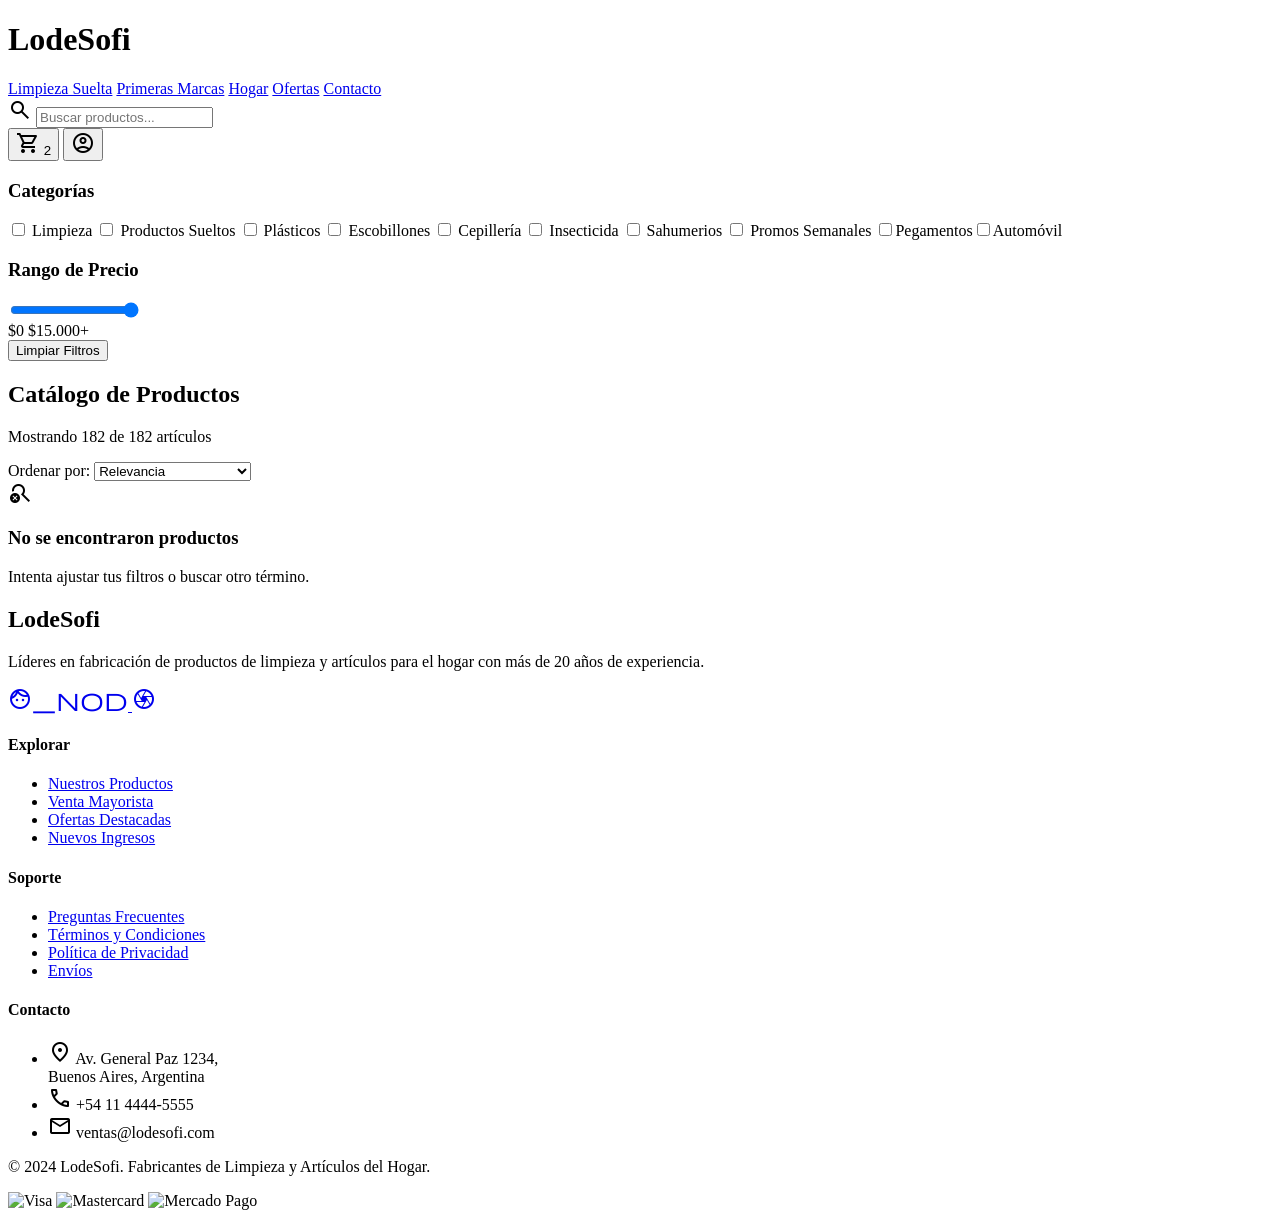
==== index.html @ 480d2e6f "Update index.html" ====
<!DOCTYPE html>

<html class="light" lang="es"><head>
<meta charset="utf-8"/>
<meta content="width=device-width, initial-scale=1.0" name="viewport"/>
<title>Catálogo LodeSofi - Tanda 3 (182 Productos)</title>
<script src="https://cdn.tailwindcss.com?plugins=forms,container-queries"></script>
<link href="https://fonts.googleapis.com/css2?family=Inter:wght@400;500;600;700;800;900&amp;display=swap" rel="stylesheet"/>
<link href="https://fonts.googleapis.com/css2?family=Material+Symbols+Outlined:wght,FILL@100..700,0..1&amp;display=swap" rel="stylesheet"/>
<script id="tailwind-config">
      tailwind.config = {
        darkMode: "class",
        theme: {
          extend: {
            "colors": {
                    "outline": "#727784",
                    "on-primary-container": "#bbd0ff",
                    "surface-container-low": "#f3f4f5",
                    "secondary": "#006e25",
                    "error": "#ba1a1a",
                    "surface-container": "#edeeef",
                    "on-secondary": "#ffffff",
                    "secondary-container": "#80f98b",
                    "on-primary": "#ffffff",
                    "on-tertiary-fixed-variant": "#544600",
                    "on-primary-fixed": "#001a40",
                    "secondary-fixed": "#83fc8e",
                    "primary-container": "#0056b3",
                    "on-primary-fixed-variant": "#004491",
                    "tertiary-container": "#c8a900",
                    "surface-dim": "#d9dadb",
                    "on-error": "#ffffff",
                    "on-surface": "#191c1d",
                    "primary": "#003f87",
                    "on-tertiary-fixed": "#221b00",
                    "inverse-primary": "#acc7ff",
                    "surface-container-high": "#e7e8e9",
                    "on-background": "#191c1d",
                    "surface": "#f8f9fa",
                    "inverse-surface": "#2e3132",
                    "tertiary-fixed-dim": "#e9c400",
                    "on-tertiary-container": "#4b3e00",
                    "primary-fixed-dim": "#acc7ff",
                    "inverse-on-surface": "#f0f1f2",
                    "background": "#f8f9fa",
                    "on-secondary-fixed": "#002106",
                    "primary-fixed": "#d7e2ff",
                    "surface-container-lowest": "#ffffff",
                    "secondary-fixed-dim": "#66df75",
                    "outline-variant": "#c2c6d4",
                    "on-surface-variant": "#424752",
                    "on-secondary-container": "#007327",
                    "on-tertiary": "#ffffff",
                    "surface-tint": "#115cb9",
                    "tertiary-fixed": "#ffe16d",
                    "tertiary": "#705d00"
            },
            "borderRadius": {
                    "DEFAULT": "0.25rem",
                    "lg": "0.5rem",
                    "xl": "0.75rem",
                    "full": "9999px"
            },
            "spacing": {
                    "container-max": "1280px",
                    "margin-mobile": "16px",
                    "margin-desktop": "40px",
                    "gutter": "24px",
                    "base": "8px"
            },
            "fontFamily": {
                    "headline-md": ["Inter"],
                    "display-lg": ["Inter"],
                    "display-lg-mobile": ["Inter"],
                    "body-lg": ["Inter"],
                    "label-md": ["Inter"],
                    "body-md": ["Inter"],
                    "headline-sm": ["Inter"],
                    "label-sm": ["Inter"]
            },
            "fontSize": {
                    "headline-md": ["24px", {"lineHeight": "32px", "fontWeight": "600"}],
                    "display-lg": ["48px", {"lineHeight": "56px", "letterSpacing": "-0.02em", "fontWeight": "700"}],
                    "display-lg-mobile": ["32px", {"lineHeight": "40px", "letterSpacing": "-0.01em", "fontWeight": "700"}],
                    "body-lg": ["18px", {"lineHeight": "28px", "fontWeight": "400"}],
                    "label-md": ["14px", {"lineHeight": "20px", "letterSpacing": "0.01em", "fontWeight": "500"}],
                    "body-md": ["16px", {"lineHeight": "24px", "fontWeight": "400"}],
                    "headline-sm": ["20px", {"lineHeight": "28px", "fontWeight": "600"}],
                    "label-sm": ["12px", {"lineHeight": "16px", "fontWeight": "600"}]
            }
          },
        },
      }
    </script>
<style>
        .material-symbols-outlined {
            font-variation-settings: 'FILL' 0, 'wght' 400, 'GRAD' 0, 'opsz' 24;
        }
        .product-card-shadow {
            box-shadow: 0px 4px 12px rgba(0, 0, 0, 0.05);
            transition: all 0.3s cubic-bezier(0.4, 0, 0.2, 1);
        }
        .product-card-shadow:hover {
            box-shadow: 0px 8px 24px rgba(0, 0, 0, 0.08);
            transform: translateY(-4px);
        }
        ::-webkit-scrollbar {
            width: 8px;
        }
        ::-webkit-scrollbar-track {
            background: #f1f1f1;
        }
        ::-webkit-scrollbar-thumb {
            background: #acc7ff;
            border-radius: 10px;
        }
        .loading-shimmer {
            background: linear-gradient(90deg, #f0f0f0 25%, #e0e0e0 50%, #f0f0f0 75%);
            background-size: 200% 100%;
            animation: shimmer 1.5s infinite;
        }
        @keyframes shimmer {
            0% { background-position: 200% 0; }
            100% { background-position: -200% 0; }
        }
        .category-section:not(:last-child) {
            margin-bottom: 4rem;
        }
    </style>
</head>
<body class="bg-background text-on-background font-body-md text-body-md selection:bg-primary-fixed selection:text-on-primary-fixed">
<!-- TopNavBar -->
<header class="fixed top-0 left-0 w-full z-50 flex items-center justify-between px-margin-desktop py-4 max-w-container-max mx-auto bg-surface shadow-sm transition-all duration-300" id="main-header">
<div class="flex items-center gap-12">
<h1 class="font-display-lg-mobile text-display-lg-mobile font-black text-primary">LodeSofi</h1>
<nav class="hidden md:flex items-center gap-8">
<a class="text-on-surface-variant font-label-md text-label-md hover:text-primary transition-colors duration-200" href="#">Limpieza Suelta</a>
<a class="text-primary font-bold border-b-2 border-primary pb-1 font-label-md text-label-md" href="#">Primeras Marcas</a>
<a class="text-on-surface-variant font-label-md text-label-md hover:text-primary transition-colors duration-200" href="#">Hogar</a>
<a class="text-on-surface-variant font-label-md text-label-md hover:text-primary transition-colors duration-200" href="#">Ofertas</a>
<a class="text-on-surface-variant font-label-md text-label-md hover:text-primary transition-colors duration-200" href="#">Contacto</a>
</nav>
</div>
<div class="flex items-center gap-6">
<div class="hidden lg:flex items-center bg-surface-container-low px-4 py-2 rounded-full border border-outline-variant focus-within:border-primary focus-within:ring-1 focus-within:ring-primary transition-all">
<span class="material-symbols-outlined text-outline">search</span>
<input class="bg-transparent border-none focus:ring-0 text-label-md placeholder:text-outline-variant w-48 lg:w-64" id="global-search" placeholder="Buscar productos..." type="text"/>
</div>
<div class="flex items-center gap-4">
<button class="relative active:scale-95 transition-transform duration-150">
<span class="material-symbols-outlined text-primary text-[28px]">shopping_cart</span>
<span class="absolute -top-1 -right-1 bg-secondary text-on-secondary text-[10px] w-4 h-4 flex items-center justify-center rounded-full font-bold">2</span>
</button>
<button class="active:scale-95 transition-transform duration-150">
<span class="material-symbols-outlined text-primary text-[28px]">account_circle</span>
</button>
</div>
</div>
</header>
<main class="pt-32 pb-16 px-margin-mobile md:px-margin-desktop max-w-container-max mx-auto">
<div class="flex flex-col xl:flex-row gap-gutter">
<!-- Sidebar Filters -->
<aside class="w-full xl:w-64 flex-shrink-0">
<div class="sticky top-28 space-y-8">
<div>
<h3 class="font-headline-sm text-headline-sm text-on-surface mb-4">Categorías</h3>
<div class="space-y-2" id="category-filters">
<label class="flex items-center gap-3 cursor-pointer group">
<input class="filter-checkbox w-5 h-5 rounded border-outline-variant text-primary focus:ring-primary" data-type="category" type="checkbox" value="Limpieza"/>
<span class="text-label-md font-label-md text-on-surface-variant group-hover:text-primary">Limpieza</span>
</label>
<label class="flex items-center gap-3 cursor-pointer group">
<input class="filter-checkbox w-5 h-5 rounded border-outline-variant text-primary focus:ring-primary" data-type="category" type="checkbox" value="Productos Sueltos"/>
<span class="text-label-md font-label-md text-on-surface-variant group-hover:text-primary">Productos Sueltos</span>
</label>
<label class="flex items-center gap-3 cursor-pointer group">
<input class="filter-checkbox w-5 h-5 rounded border-outline-variant text-primary focus:ring-primary" data-type="category" type="checkbox" value="Plasticos"/>
<span class="text-label-md font-label-md text-on-surface-variant group-hover:text-primary">Plásticos</span>
</label>
<label class="flex items-center gap-3 cursor-pointer group">
<input class="filter-checkbox w-5 h-5 rounded border-outline-variant text-primary focus:ring-primary" data-type="category" type="checkbox" value="Escobillones"/>
<span class="text-label-md font-label-md text-on-surface-variant group-hover:text-primary">Escobillones</span>
</label>
<label class="flex items-center gap-3 cursor-pointer group">
<input class="filter-checkbox w-5 h-5 rounded border-outline-variant text-primary focus:ring-primary" data-type="category" type="checkbox" value="Cepilleria"/>
<span class="text-label-md font-label-md text-on-surface-variant group-hover:text-primary">Cepillería</span>
</label>
<label class="flex items-center gap-3 cursor-pointer group">
<input class="filter-checkbox w-5 h-5 rounded border-outline-variant text-primary focus:ring-primary" data-type="category" type="checkbox" value="Insecticida"/>
<span class="text-label-md font-label-md text-on-surface-variant group-hover:text-primary">Insecticida</span>
</label>
<label class="flex items-center gap-3 cursor-pointer group">
<input class="filter-checkbox w-5 h-5 rounded border-outline-variant text-primary focus:ring-primary" data-type="category" type="checkbox" value="Sahumerios"/>
<span class="text-label-md font-label-md text-on-surface-variant group-hover:text-primary">Sahumerios</span>
</label>
<label class="flex items-center gap-3 cursor-pointer group">
<input class="filter-checkbox w-5 h-5 rounded border-outline-variant text-primary focus:ring-primary" data-type="category" type="checkbox" value="Promos Semanales"/>
<span class="text-label-md font-label-md text-on-surface-variant group-hover:text-primary">Promos Semanales</span>
</label>
<label class="flex items-center gap-3 cursor-pointer group"><input class="filter-checkbox w-5 h-5 rounded border-outline-variant text-primary focus:ring-primary" data-type="category" type="checkbox" value="Pegamentos"/><span class="text-label-md font-label-md text-on-surface-variant group-hover:text-primary">Pegamentos</span></label><label class="flex items-center gap-3 cursor-pointer group"><input class="filter-checkbox w-5 h-5 rounded border-outline-variant text-primary focus:ring-primary" data-type="category" type="checkbox" value="Automovil"/><span class="text-label-md font-label-md text-on-surface-variant group-hover:text-primary">Automóvil</span></label></div>
</div>
<div class="pt-6 border-t border-outline-variant">
<h3 class="font-headline-sm text-headline-sm text-on-surface mb-4">Rango de Precio</h3>
<input class="w-full accent-primary" id="price-range" max="15000" min="0" step="500" type="range" value="15000"/>
<div class="flex justify-between mt-2 text-label-sm font-label-sm text-outline">
<span>$0</span>
<span id="price-display">$15.000+</span>
</div>
</div>
<button class="w-full py-3 bg-surface-container-high hover:bg-surface-dim text-on-surface rounded-lg font-label-md text-label-md transition-colors" id="clear-filters">
                        Limpiar Filtros
                    </button>
</div>
</aside>
<!-- Product Section -->
<section class="flex-1">
<div class="flex flex-col sm:flex-row justify-between items-start sm:items-center mb-8 gap-4">
<div>
<h2 class="font-headline-md text-headline-md text-on-surface">Catálogo de Productos</h2>
<p class="text-label-md text-outline" id="product-count">Mostrando 182 de 182 artículos</p>
</div>
<div class="flex items-center gap-2">
<span class="text-label-md text-outline">Ordenar por:</span>
<select class="bg-white border-outline-variant rounded-lg text-label-md focus:ring-primary focus:border-primary px-3 py-2" id="sort-order">
<option value="relevance">Relevancia</option>
<option value="price-asc">Precio: Menor a Mayor</option>
<option value="price-desc">Precio: Mayor a Menor</option>
</select>
</div>
</div>
<!-- Category Containers -->
<div class="space-y-12" id="catalog-container">
<!-- Categories will be injected here by JS -->
</div>
<div class="hidden flex-col items-center justify-center py-20 text-center" id="no-results">
<span class="material-symbols-outlined text-outline-variant text-6xl mb-4">search_off</span>
<h3 class="font-headline-sm text-on-surface mb-2">No se encontraron productos</h3>
<p class="text-on-surface-variant">Intenta ajustar tus filtros o buscar otro término.</p>
</div>
</section>
</div>
</main>
<!-- Footer -->
<footer class="w-full py-16 px-margin-desktop grid grid-cols-1 md:grid-cols-4 gap-gutter max-w-container-max mx-auto bg-surface-container-highest mt-16">
<div class="space-y-6">
<h2 class="font-headline-sm text-headline-sm font-bold text-primary">LodeSofi</h2>
<p class="text-on-surface-variant font-body-md text-body-md">Líderes en fabricación de productos de limpieza y artículos para el hogar con más de 20 años de experiencia.</p>
<div class="flex gap-4">
<a class="w-10 h-10 rounded-full bg-surface-container-high flex items-center justify-center hover:text-primary transition-colors" href="#">
<span class="material-symbols-outlined">face_nod</span>
</a>
<a class="w-10 h-10 rounded-full bg-surface-container-high flex items-center justify-center hover:text-primary transition-colors" href="#">
<span class="material-symbols-outlined">camera</span>
</a>
</div>
</div>
<div>
<h4 class="font-label-md text-label-md text-on-surface font-bold mb-6">Explorar</h4>
<ul class="space-y-4">
<li><a class="text-on-surface-variant font-label-sm text-label-sm hover:text-primary transition-colors" href="#">Nuestros Productos</a></li>
<li><a class="text-on-surface-variant font-label-sm text-label-sm hover:text-primary transition-colors" href="#">Venta Mayorista</a></li>
<li><a class="text-on-surface-variant font-label-sm text-label-sm hover:text-primary transition-colors" href="#">Ofertas Destacadas</a></li>
<li><a class="text-on-surface-variant font-label-sm text-label-sm hover:text-primary transition-colors" href="#">Nuevos Ingresos</a></li>
</ul>
</div>
<div>
<h4 class="font-label-md text-label-md text-on-surface font-bold mb-6">Soporte</h4>
<ul class="space-y-4">
<li><a class="text-on-surface-variant font-label-sm text-label-sm hover:text-primary transition-colors" href="#">Preguntas Frecuentes</a></li>
<li><a class="text-on-surface-variant font-label-sm text-label-sm hover:text-primary transition-colors" href="#">Términos y Condiciones</a></li>
<li><a class="text-on-surface-variant font-label-sm text-label-sm hover:text-primary transition-colors" href="#">Política de Privacidad</a></li>
<li><a class="text-on-surface-variant font-label-sm text-label-sm hover:text-primary transition-colors" href="#">Envíos</a></li>
</ul>
</div>
<div>
<h4 class="font-label-md text-label-md text-on-surface font-bold mb-6">Contacto</h4>
<ul class="space-y-4">
<li class="flex items-start gap-3">
<span class="material-symbols-outlined text-primary">location_on</span>
<span class="text-on-surface-variant font-label-sm text-label-sm">Av. General Paz 1234,<br/>Buenos Aires, Argentina</span>
</li>
<li class="flex items-center gap-3">
<span class="material-symbols-outlined text-primary">phone</span>
<span class="text-on-surface-variant font-label-sm text-label-sm">+54 11 4444-5555</span>
</li>
<li class="flex items-center gap-3">
<span class="material-symbols-outlined text-primary">mail</span>
<span class="text-on-surface-variant font-label-sm text-label-sm">ventas@lodesofi.com</span>
</li>
</ul>
</div>
<div class="col-span-1 md:col-span-4 pt-12 border-t border-outline-variant flex flex-col md:flex-row justify-between items-center gap-4">
<p class="text-on-surface-variant font-label-sm text-label-sm">© 2024 LodeSofi. Fabricantes de Limpieza y Artículos del Hogar.</p>
<div class="flex gap-6">
<img alt="Visa" class="h-4 opacity-50 grayscale hover:grayscale-0 transition-all cursor-pointer" src="https://lh3.googleusercontent.com/aida-public/[base64]"/>
<img alt="Mastercard" class="h-4 opacity-50 grayscale hover:grayscale-0 transition-all cursor-pointer" src="https://lh3.googleusercontent.com/aida-public/[base64]"/>
<img alt="Mercado Pago" class="h-4 opacity-50 grayscale hover:grayscale-0 transition-all cursor-pointer" src="https://lh3.googleusercontent.com/aida-public/[base64]"/>
</div>
</div>
</footer>
<script>
        const productsData = [
            {"id":1,"name":"Lavandina Ayudin Original 1LT","price":2200,"category":"Limpieza","img":"imagenes/lavandina-ayudin.jpeg"},
            {"id":2,"name":"Lavandina X5 Original 1LT","price":2200,"category":"Limpieza","img":"imagenes/comun1.png"},
            {"id":3,"name":"Desodorante para piso Poett 900ml","price":2500,"category":"Limpieza","img":"imagenes/poett1.jpg"},
            {"id":4,"name":"Desodorante para piso Poett 900ml","price":2500,"category":"Limpieza","img":"imagenes/poett2.jpg"},
            {"id":5,"name":"Desodorante para piso Poett 900ml","price":2500,"category":"Limpieza","img":"imagenes/poett.webp"},
            {"id":6,"name":"Lavandina en Gel Ayudin 700ml","price":3500,"category":"Limpieza","img":"imagenes/engel.jpg"},
            {"id":7,"name":"Cif Cremoso 750g","price":4600,"category":"Limpieza","img":"imagenes/cif750.jpg"},
            {"id":8,"name":"Cif Cremoso 375g","price":2700,"category":"Limpieza","img":"imagenes/cif375.jpg"},
            {"id":9,"name":"MR. Musculo Cremoso 450cm","price":4000,"category":"Limpieza","img":"imagenes/mr.jpeg"},
            {"id":10,"name":"Detergente Cif 300ml","price":3000,"category":"Limpieza","img":"imagenes/cif250.jpg"},
            {"id":11,"name":"Detergente Cif 300ml","price":3000,"category":"Limpieza","img":"imagenes/cif300.jpeg"},
            {"id":12,"name":"Detergente Cif 500ml","price":4500,"category":"Limpieza","img":"imagenes/cif500.jpg"},
            {"id":19,"name":"Detergente Cif Recarga Económica 400ml","price":3500,"category":"Limpieza","img":"imagenes/doypack.webp"},
            {"id":13,"name":"Detergente Magistral 250ml","price":3000,"category":"Limpieza","img":"imagenes/magis1.jpg"},
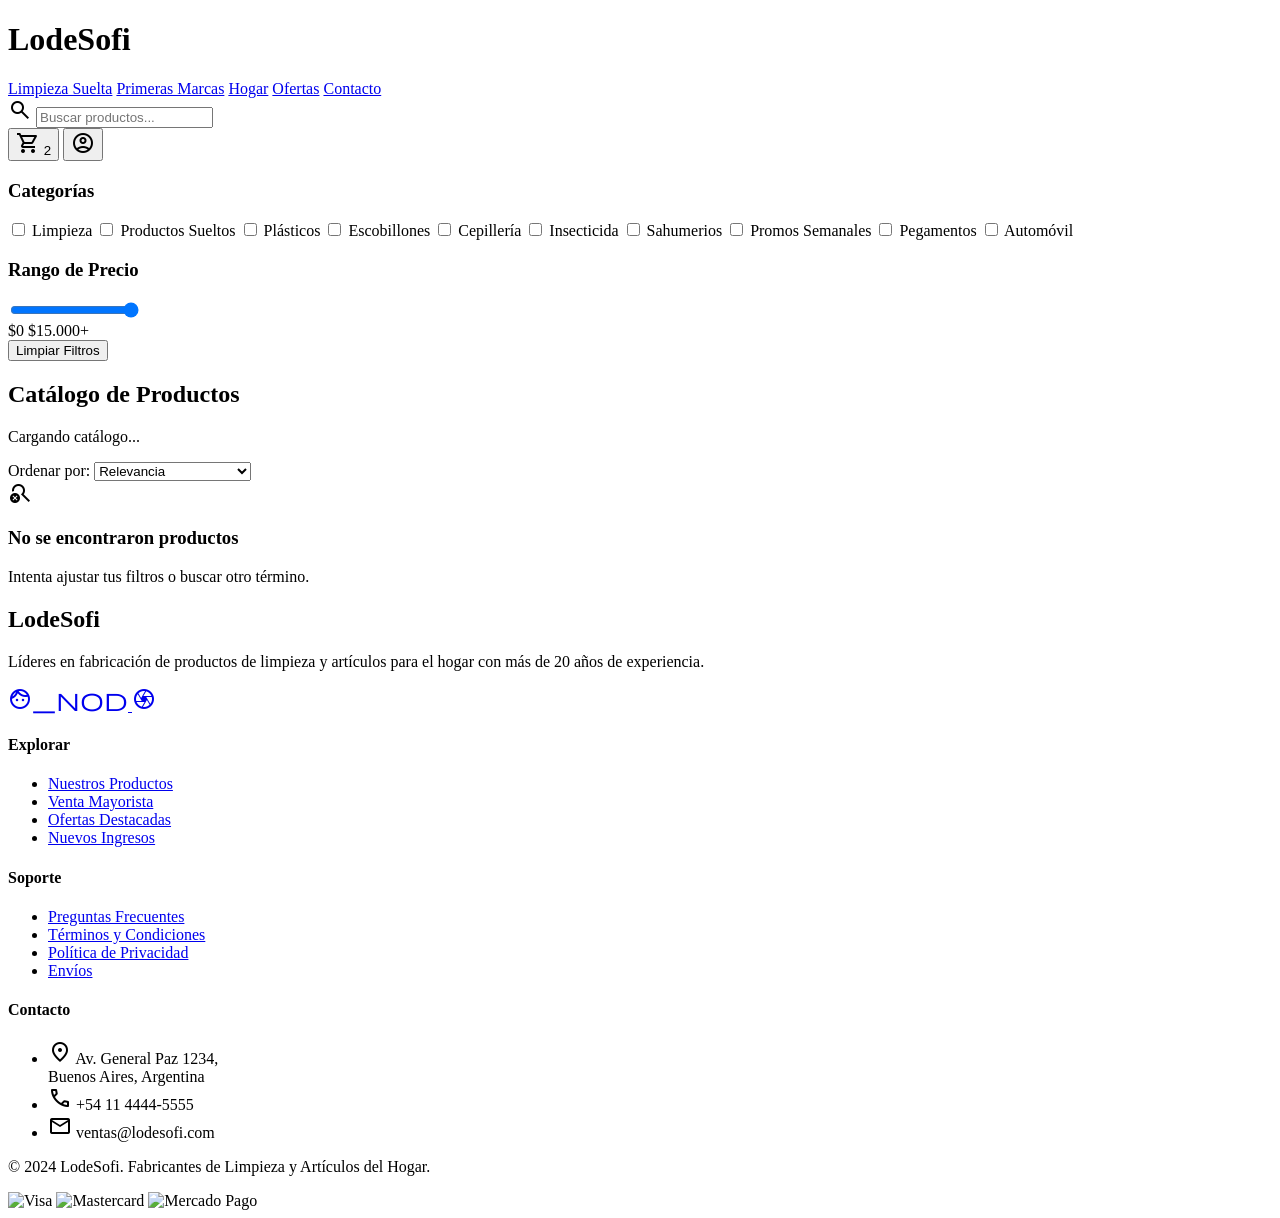
==== commit 62fc1030: "Update index.html" ====
--- a/index.html
+++ b/index.html
@@ -13,80 +13,86 @@
         theme: {
           extend: {
             "colors": {
+                    "surface-tint": "#115cb9",
+                    "on-background": "#191c1d",
+                    "on-tertiary-fixed": "#221b00",
                     "outline": "#727784",
-                    "on-primary-container": "#bbd0ff",
+                    "surface-variant": "#e1e3e4",
+                    "primary-container": "#0056b3",
+                    "tertiary-container": "#c8a900",
+                    "inverse-primary": "#acc7ff",
+                    "surface-container": "#edeeef",
+                    "secondary-fixed": "#83fc8e",
+                    "on-secondary-fixed": "#002106",
+                    "surface-container-highest": "#e1e3e4",
+                    "surface": "#f8f9fa",
+                    "on-error-container": "#93000a",
+                    "on-secondary": "#ffffff",
                     "surface-container-low": "#f3f4f5",
+                    "background": "#f8f9fa",
+                    "on-primary-fixed": "#001a40",
+                    "on-tertiary": "#ffffff",
+                    "on-surface": "#191c1d",
+                    "surface-container-lowest": "#ffffff",
+                    "on-tertiary-container": "#4b3e00",
+                    "surface-dim": "#d9dadb",
+                    "inverse-surface": "#2e3132",
+                    "inverse-on-surface": "#f0f1f2",
+                    "outline-variant": "#c2c6d4",
+                    "secondary-container": "#80f98b",
+                    "tertiary-fixed": "#ffe16d",
+                    "on-error": "#ffffff",
+                    "error-container": "#ffdad6",
+                    "surface-container-high": "#e7e8e9",
+                    "on-secondary-container": "#007327",
+                    "on-secondary-fixed-variant": "#00531a",
+                    "on-tertiary-fixed-variant": "#544600",
+                    "tertiary": "#705d00",
+                    "primary": "#003f87",
+                    "tertiary-fixed-dim": "#e9c400",
+                    "error": "#ba1a1a",
+                    "secondary-fixed-dim": "#66df75",
+                    "primary-fixed": "#d7e2ff",
                     "secondary": "#006e25",
-                    "error": "#ba1a1a",
-                    "surface-container": "#edeeef",
-                    "on-secondary": "#ffffff",
-                    "secondary-container": "#80f98b",
+                    "on-primary-fixed-variant": "#004491",
                     "on-primary": "#ffffff",
-                    "on-tertiary-fixed-variant": "#544600",
-                    "on-primary-fixed": "#001a40",
-                    "secondary-fixed": "#83fc8e",
-                    "primary-container": "#0056b3",
-                    "on-primary-fixed-variant": "#004491",
-                    "tertiary-container": "#c8a900",
-                    "surface-dim": "#d9dadb",
-                    "on-error": "#ffffff",
-                    "on-surface": "#191c1d",
-                    "primary": "#003f87",
-                    "on-tertiary-fixed": "#221b00",
-                    "inverse-primary": "#acc7ff",
-                    "surface-container-high": "#e7e8e9",
-                    "on-background": "#191c1d",
-                    "surface": "#f8f9fa",
-                    "inverse-surface": "#2e3132",
-                    "tertiary-fixed-dim": "#e9c400",
-                    "on-tertiary-container": "#4b3e00",
+                    "surface-bright": "#f8f9fa",
+                    "on-surface-variant": "#424752",
                     "primary-fixed-dim": "#acc7ff",
-                    "inverse-on-surface": "#f0f1f2",
-                    "background": "#f8f9fa",
-                    "on-secondary-fixed": "#002106",
-                    "primary-fixed": "#d7e2ff",
-                    "surface-container-lowest": "#ffffff",
-                    "secondary-fixed-dim": "#66df75",
-                    "outline-variant": "#c2c6d4",
-                    "on-surface-variant": "#424752",
-                    "on-secondary-container": "#007327",
-                    "on-tertiary": "#ffffff",
-                    "surface-tint": "#115cb9",
-                    "tertiary-fixed": "#ffe16d",
-                    "tertiary": "#705d00"
+                    "on-primary-container": "#bbd0ff"
             },
             "borderRadius": {
-                    "DEFAULT": "0.25rem",
+                    "DEFAULT": "0.5rem",
                     "lg": "0.5rem",
                     "xl": "0.75rem",
                     "full": "9999px"
             },
             "spacing": {
-                    "container-max": "1280px",
+                    "margin-desktop": "40px",
                     "margin-mobile": "16px",
-                    "margin-desktop": "40px",
+                    "base": "8px",
                     "gutter": "24px",
-                    "base": "8px"
+                    "container-max": "1280px"
             },
             "fontFamily": {
-                    "headline-md": ["Inter"],
-                    "display-lg": ["Inter"],
+                    "label-md": ["Inter"],
+                    "headline-sm": ["Inter"],
+                    "body-md": ["Inter"],
+                    "label-sm": ["Inter"],
                     "display-lg-mobile": ["Inter"],
                     "body-lg": ["Inter"],
-                    "label-md": ["Inter"],
-                    "body-md": ["Inter"],
-                    "headline-sm": ["Inter"],
-                    "label-sm": ["Inter"]
+                    "headline-md": ["Inter"],
+                    "display-lg": ["Inter"]
             },
             "fontSize": {
-                    "headline-md": ["24px", {"lineHeight": "32px", "fontWeight": "600"}],
-                    "display-lg": ["48px", {"lineHeight": "56px", "letterSpacing": "-0.02em", "fontWeight": "700"}],
+                    "label-md": ["14px", {"lineHeight": "20px", "letterSpacing": "0.01em", "fontWeight": "500"}],
+                    "headline-sm": ["20px", {"lineHeight": "28px", "fontWeight": "600"}],
+                    "body-md": ["16px", {"lineHeight": "24px", "fontWeight": "400"}],
+                    "label-sm": ["12px", {"lineHeight": "16px", "fontWeight": "600"}],
                     "display-lg-mobile": ["32px", {"lineHeight": "40px", "letterSpacing": "-0.01em", "fontWeight": "700"}],
                     "body-lg": ["18px", {"lineHeight": "28px", "fontWeight": "400"}],
-                    "label-md": ["14px", {"lineHeight": "20px", "letterSpacing": "0.01em", "fontWeight": "500"}],
-                    "body-md": ["16px", {"lineHeight": "24px", "fontWeight": "400"}],
-                    "headline-sm": ["20px", {"lineHeight": "28px", "fontWeight": "600"}],
-                    "label-sm": ["12px", {"lineHeight": "16px", "fontWeight": "600"}]
+                    "headline-md": ["24px", {"lineHeight": "32px", "fontWeight": "600"}],
+                    "display-lg": ["48px", {"lineHeight": "56px", "letterSpacing": "-0.02em", "fontWeight": "700"}]
             }
           },
         },
@@ -129,7 +135,6 @@
     </style>
 </head>
 <body class="bg-background text-on-background font-body-md text-body-md selection:bg-primary-fixed selection:text-on-primary-fixed">
-<!-- TopNavBar -->
 <header class="fixed top-0 left-0 w-full z-50 flex items-center justify-between px-margin-desktop py-4 max-w-container-max mx-auto bg-surface shadow-sm transition-all duration-300" id="main-header">
 <div class="flex items-center gap-12">
 <h1 class="font-display-lg-mobile text-display-lg-mobile font-black text-primary">LodeSofi</h1>
@@ -197,7 +202,15 @@
 <input class="filter-checkbox w-5 h-5 rounded border-outline-variant text-primary focus:ring-primary" data-type="category" type="checkbox" value="Promos Semanales"/>
 <span class="text-label-md font-label-md text-on-surface-variant group-hover:text-primary">Promos Semanales</span>
 </label>
-<label class="flex items-center gap-3 cursor-pointer group"><input class="filter-checkbox w-5 h-5 rounded border-outline-variant text-primary focus:ring-primary" data-type="category" type="checkbox" value="Pegamentos"/><span class="text-label-md font-label-md text-on-surface-variant group-hover:text-primary">Pegamentos</span></label><label class="flex items-center gap-3 cursor-pointer group"><input class="filter-checkbox w-5 h-5 rounded border-outline-variant text-primary focus:ring-primary" data-type="category" type="checkbox" value="Automovil"/><span class="text-label-md font-label-md text-on-surface-variant group-hover:text-primary">Automóvil</span></label></div>
+<label class="flex items-center gap-3 cursor-pointer group">
+<input class="filter-checkbox w-5 h-5 rounded border-outline-variant text-primary focus:ring-primary" data-type="category" type="checkbox" value="Pegamentos"/>
+<span class="text-label-md font-label-md text-on-surface-variant group-hover:text-primary">Pegamentos</span>
+</label>
+<label class="flex items-center gap-3 cursor-pointer group">
+<input class="filter-checkbox w-5 h-5 rounded border-outline-variant text-primary focus:ring-primary" data-type="category" type="checkbox" value="Automovil"/>
+<span class="text-label-md font-label-md text-on-surface-variant group-hover:text-primary">Automóvil</span>
+</label>
+</div>
 </div>
 <div class="pt-6 border-t border-outline-variant">
 <h3 class="font-headline-sm text-headline-sm text-on-surface mb-4">Rango de Precio</h3>
@@ -208,8 +221,8 @@
 </div>
 </div>
 <button class="w-full py-3 bg-surface-container-high hover:bg-surface-dim text-on-surface rounded-lg font-label-md text-label-md transition-colors" id="clear-filters">
-                        Limpiar Filtros
-                    </button>
+                    Limpiar Filtros
+                </button>
 </div>
 </aside>
 <!-- Product Section -->
@@ -217,7 +230,7 @@
 <div class="flex flex-col sm:flex-row justify-between items-start sm:items-center mb-8 gap-4">
 <div>
 <h2 class="font-headline-md text-headline-md text-on-surface">Catálogo de Productos</h2>
-<p class="text-label-md text-outline" id="product-count">Mostrando 182 de 182 artículos</p>
+<p class="text-label-md text-outline" id="product-count">Cargando catálogo...</p>
 </div>
 <div class="flex items-center gap-2">
 <span class="text-label-md text-outline">Ordenar por:</span>
@@ -229,9 +242,7 @@
 </div>
 </div>
 <!-- Category Containers -->
-<div class="space-y-12" id="catalog-container">
-<!-- Categories will be injected here by JS -->
-</div>
+<div class="space-y-12" id="catalog-container"></div>
 <div class="hidden flex-col items-center justify-center py-20 text-center" id="no-results">
 <span class="material-symbols-outlined text-outline-variant text-6xl mb-4">search_off</span>
 <h3 class="font-headline-sm text-on-surface mb-2">No se encontraron productos</h3>
@@ -240,7 +251,6 @@
 </section>
 </div>
 </main>
-<!-- Footer -->
 <footer class="w-full py-16 px-margin-desktop grid grid-cols-1 md:grid-cols-4 gap-gutter max-w-container-max mx-auto bg-surface-container-highest mt-16">
 <div class="space-y-6">
 <h2 class="font-headline-sm text-headline-sm font-bold text-primary">LodeSofi</h2>
@@ -298,20 +308,19 @@
 </div>
 </div>
 </footer>
-<script>
-        const productsData = [
-            {"id":1,"name":"Lavandina Ayudin Original 1LT","price":2200,"category":"Limpieza","img":"imagenes/lavandina-ayudin.jpeg"},
-            {"id":2,"name":"Lavandina X5 Original 1LT","price":2200,"category":"Limpieza","img":"imagenes/comun1.png"},
-            {"id":3,"name":"Desodorante para piso Poett 900ml","price":2500,"category":"Limpieza","img":"imagenes/poett1.jpg"},
-            {"id":4,"name":"Desodorante para piso Poett 900ml","price":2500,"category":"Limpieza","img":"imagenes/poett2.jpg"},
-            {"id":5,"name":"Desodorante para piso Poett 900ml","price":2500,"category":"Limpieza","img":"imagenes/poett.webp"},
-            {"id":6,"name":"Lavandina en Gel Ayudin 700ml","price":3500,"category":"Limpieza","img":"imagenes/engel.jpg"},
-            {"id":7,"name":"Cif Cremoso 750g","price":4600,"category":"Limpieza","img":"imagenes/cif750.jpg"},
-            {"id":8,"name":"Cif Cremoso 375g","price":2700,"category":"Limpieza","img":"imagenes/cif375.jpg"},
-            {"id":9,"name":"MR. Musculo Cremoso 450cm","price":4000,"category":"Limpieza","img":"imagenes/mr.jpeg"},
-            {"id":10,"name":"Detergente Cif 300ml","price":3000,"category":"Limpieza","img":"imagenes/cif250.jpg"},
-            {"id":11,"name":"Detergente Cif 300ml","price":3000,"category":"Limpieza","img":"imagenes/cif300.jpeg"},
-            {"id":12,"name":"Detergente Cif 500ml","price":4500,"category":"Limpieza","img":"imagenes/cif500.jpg"},
-            {"id":19,"name":"Detergente Cif Recarga Económica 400ml","price":3500,"category":"Limpieza","img":"imagenes/doypack.webp"},
-            {"id":13,"name":"Detergente Magistral 250ml","price":3000,"category":"Limpieza","img":"imagenes/magis1.jpg"},
-         
+<script id="products-data" type="application/json">
+{
+  "productos": [
+    {"id":1,"name":"Lavandina Ayudin Original 1LT","price":2200,"category":"Limpieza","img":"imagenes/lavandina-ayudin.jpeg"},
+    {"id":2,"name":"Lavandina X5 Original 1LT","price":2200,"category":"Limpieza","img":"imagenes/comun1.png"},
+    {"id":3,"name":"Desodorante para piso Poett 900ml","price":2500,"category":"Limpieza","img":"imagenes/poett1.jpg"},
+    {"id":4,"name":"Desodorante para piso Poett 900ml","price":2500,"category":"Limpieza","img":"imagenes/poett2.jpg"},
+    {"id":5,"name":"Desodorante para piso Poett 900ml","price":2500,"category":"Limpieza","img":"imagenes/poett.webp"},
+    {"id":6,"name":"Lavandina en Gel Ayudin 700ml","price":3500,"category":"Limpieza","img":"imagenes/engel.jpg"},
+    {"id":7,"name":"Cif Cremoso 750g","price":4600,"category":"Limpieza","img":"imagenes/cif750.jpg"},
+    {"id":8,"name":"Cif Cremoso 375g","price":2700,"category":"Limpieza","img":"imagenes/cif375.jpg"},
+    {"id":9,"name":"MR. Musculo Cremoso 450cm","price":4000,"category":"Limpieza","img":"imagenes/mr.jpeg"},
+    {"id":10,"name":"Detergente Cif 300ml","price":3000,"category":"Limpieza","img":"imagenes/cif250.jpg"},
+    {"id":11,"name":"Detergente Cif 300ml","price":3000,"category":"Limpieza","img":"imagenes/cif300.jpeg"},
+    {"id":12,"name":"Detergente Cif 500ml","price":4500,"category":"Limpieza","img":"imagenes/cif500.jpg"},
+    {"id":19,"name":"Detergente Cif Recarga Económica 400ml","price":3500,"category":"Limpieza","img":"i
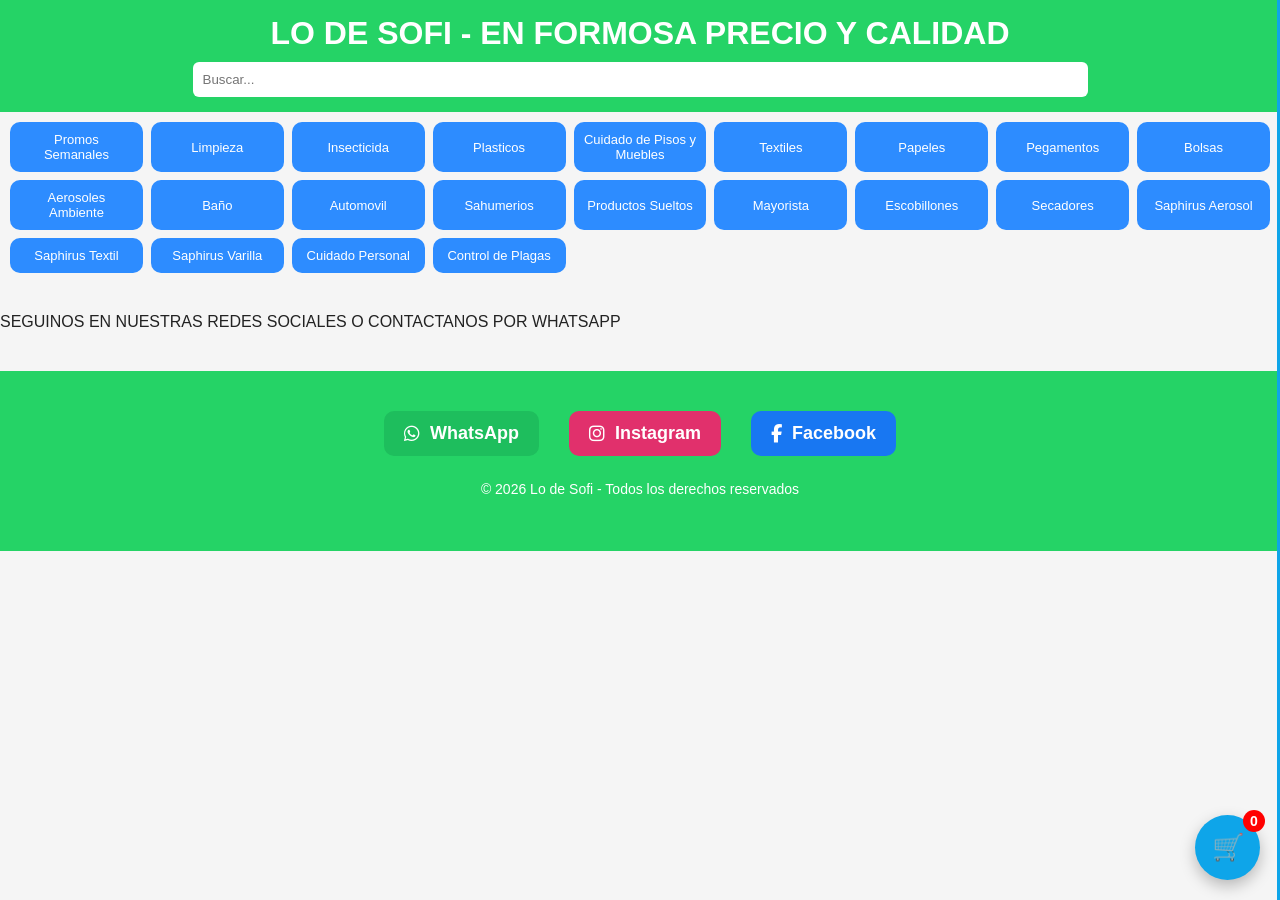
==== commit c128674d: "Update index.html" ====
--- a/index.html
+++ b/index.html
@@ -1,326 +1,968 @@
 <!DOCTYPE html>
-
-<html class="light" lang="es"><head>
-<meta charset="utf-8"/>
-<meta content="width=device-width, initial-scale=1.0" name="viewport"/>
-<title>Catálogo LodeSofi - Tanda 3 (182 Productos)</title>
-<script src="https://cdn.tailwindcss.com?plugins=forms,container-queries"></script>
-<link href="https://fonts.googleapis.com/css2?family=Inter:wght@400;500;600;700;800;900&amp;display=swap" rel="stylesheet"/>
-<link href="https://fonts.googleapis.com/css2?family=Material+Symbols+Outlined:wght,FILL@100..700,0..1&amp;display=swap" rel="stylesheet"/>
-<script id="tailwind-config">
-      tailwind.config = {
-        darkMode: "class",
-        theme: {
-          extend: {
-            "colors": {
-                    "surface-tint": "#115cb9",
-                    "on-background": "#191c1d",
-                    "on-tertiary-fixed": "#221b00",
-                    "outline": "#727784",
-                    "surface-variant": "#e1e3e4",
-                    "primary-container": "#0056b3",
-                    "tertiary-container": "#c8a900",
-                    "inverse-primary": "#acc7ff",
-                    "surface-container": "#edeeef",
-                    "secondary-fixed": "#83fc8e",
-                    "on-secondary-fixed": "#002106",
-                    "surface-container-highest": "#e1e3e4",
-                    "surface": "#f8f9fa",
-                    "on-error-container": "#93000a",
-                    "on-secondary": "#ffffff",
-                    "surface-container-low": "#f3f4f5",
-                    "background": "#f8f9fa",
-                    "on-primary-fixed": "#001a40",
-                    "on-tertiary": "#ffffff",
-                    "on-surface": "#191c1d",
-                    "surface-container-lowest": "#ffffff",
-                    "on-tertiary-container": "#4b3e00",
-                    "surface-dim": "#d9dadb",
-                    "inverse-surface": "#2e3132",
-                    "inverse-on-surface": "#f0f1f2",
-                    "outline-variant": "#c2c6d4",
-                    "secondary-container": "#80f98b",
-                    "tertiary-fixed": "#ffe16d",
-                    "on-error": "#ffffff",
-                    "error-container": "#ffdad6",
-                    "surface-container-high": "#e7e8e9",
-                    "on-secondary-container": "#007327",
-                    "on-secondary-fixed-variant": "#00531a",
-                    "on-tertiary-fixed-variant": "#544600",
-                    "tertiary": "#705d00",
-                    "primary": "#003f87",
-                    "tertiary-fixed-dim": "#e9c400",
-                    "error": "#ba1a1a",
-                    "secondary-fixed-dim": "#66df75",
-                    "primary-fixed": "#d7e2ff",
-                    "secondary": "#006e25",
-                    "on-primary-fixed-variant": "#004491",
-                    "on-primary": "#ffffff",
-                    "surface-bright": "#f8f9fa",
-                    "on-surface-variant": "#424752",
-                    "primary-fixed-dim": "#acc7ff",
-                    "on-primary-container": "#bbd0ff"
-            },
-            "borderRadius": {
-                    "DEFAULT": "0.5rem",
-                    "lg": "0.5rem",
-                    "xl": "0.75rem",
-                    "full": "9999px"
-            },
-            "spacing": {
-                    "margin-desktop": "40px",
-                    "margin-mobile": "16px",
-                    "base": "8px",
-                    "gutter": "24px",
-                    "container-max": "1280px"
-            },
-            "fontFamily": {
-                    "label-md": ["Inter"],
-                    "headline-sm": ["Inter"],
-                    "body-md": ["Inter"],
-                    "label-sm": ["Inter"],
-                    "display-lg-mobile": ["Inter"],
-                    "body-lg": ["Inter"],
-                    "headline-md": ["Inter"],
-                    "display-lg": ["Inter"]
-            },
-            "fontSize": {
-                    "label-md": ["14px", {"lineHeight": "20px", "letterSpacing": "0.01em", "fontWeight": "500"}],
-                    "headline-sm": ["20px", {"lineHeight": "28px", "fontWeight": "600"}],
-                    "body-md": ["16px", {"lineHeight": "24px", "fontWeight": "400"}],
-                    "label-sm": ["12px", {"lineHeight": "16px", "fontWeight": "600"}],
-                    "display-lg-mobile": ["32px", {"lineHeight": "40px", "letterSpacing": "-0.01em", "fontWeight": "700"}],
-                    "body-lg": ["18px", {"lineHeight": "28px", "fontWeight": "400"}],
-                    "headline-md": ["24px", {"lineHeight": "32px", "fontWeight": "600"}],
-                    "display-lg": ["48px", {"lineHeight": "56px", "letterSpacing": "-0.02em", "fontWeight": "700"}]
-            }
-          },
-        },
-      }
-    </script>
-<style>
-        .material-symbols-outlined {
-            font-variation-settings: 'FILL' 0, 'wght' 400, 'GRAD' 0, 'opsz' 24;
-        }
-        .product-card-shadow {
-            box-shadow: 0px 4px 12px rgba(0, 0, 0, 0.05);
-            transition: all 0.3s cubic-bezier(0.4, 0, 0.2, 1);
-        }
-        .product-card-shadow:hover {
-            box-shadow: 0px 8px 24px rgba(0, 0, 0, 0.08);
-            transform: translateY(-4px);
-        }
-        ::-webkit-scrollbar {
-            width: 8px;
-        }
-        ::-webkit-scrollbar-track {
-            background: #f1f1f1;
-        }
-        ::-webkit-scrollbar-thumb {
-            background: #acc7ff;
-            border-radius: 10px;
-        }
-        .loading-shimmer {
-            background: linear-gradient(90deg, #f0f0f0 25%, #e0e0e0 50%, #f0f0f0 75%);
-            background-size: 200% 100%;
-            animation: shimmer 1.5s infinite;
-        }
-        @keyframes shimmer {
-            0% { background-position: 200% 0; }
-            100% { background-position: -200% 0; }
-        }
-        .category-section:not(:last-child) {
-            margin-bottom: 4rem;
-        }
-    </style>
+<html lang="es">
+<head>
+<meta charset="UTF-8">
+<link rel="stylesheet" href="https://cdnjs.cloudflare.com/ajax/libs/font-awesome/6.5.0/css/all.min.css">
+<meta name="viewport" content="width=device-width, initial-scale=1.0">
+<title>Lo de Sofi - Artículos Para el Hogar</title>
+  
+<link rel="stylesheet" href="https://cdnjs.cloudflare.com/ajax/libs/font-awesome/6.5.0/css/all.min.css">
+
+  <style>
+
+body{
+  margin:0;
+  font-family: Arial, sans-serif;
+  background:#f5f5f5;
+  color:#222;
+}
+
+/* HEADER */
+
+header{
+  background:#25D366;
+  padding:15px;
+  display:flex;
+  flex-direction:column;
+  align-items:center;
+  gap:10px;
+}
+
+h1{
+  color:#ffffff;
+  margin:0;
+  text-align:center;
+  font-size:32px;
+}
+
+#search{
+  padding:10px;
+  width:70%;
+  border:none;
+  border-radius:6px;
+}
+
+/* CATEGORIAS */
+
+nav {
+  display: grid;
+  grid-template-columns: repeat(auto-fit, minmax(120px, 1fr));
+  gap: 8px;
+  padding: 10px;
+}
+
+nav button {
+  background: #2d8cff;
+  color: white;
+  border: none;
+  padding: 10px;
+  border-radius: 10px;
+  font-size: 13px;
+  cursor: pointer;
+}
+
+/* efecto al tocar */
+nav button:hover {
+  background: #1a6ed8;
+}
+    
+/* PRODUCTOS */
+
+.products{
+  display:grid;
+  grid-template-columns:repeat(auto-fit,minmax(160px,1fr));
+  gap:15px;
+  padding:15px;
+}
+
+.card{
+  background:#0ea5e9;
+  border-radius:10px;
+  padding:10px;
+  text-align:center;
+  border:2px solid #000;
+  box-shadow:0 6px 15px rgba(0,0,0,0.15);
+}
+.card h3{
+  font-size:15px;
+  color:#fff;
+}
+
+.price{
+  font-size:24px;
+  font-weight:bold;
+  color:#ffffff;
+  text-shadow:0 2px 4px rgba(0,0,0,0.4);
+  margin:8px 0;
+}
+.card img{
+  width:100%;
+  aspect-ratio: 1 / 1;
+  object-fit: cover;
+  border-radius:6px;
+}
+
+.add-btn{
+  background:#ffffff;
+  color:black;
+  border:none;
+  padding:8px;
+  margin-top:8px;
+  font-weight:bold;
+  cursor:pointer;
+  border-radius:6px;
+}
+
+/* CARRITO */
+
+.overlay{
+  position:fixed;
+  top:0;
+  left:0;
+  width:100%;
+  height:100%;
+  background:rgba(0,0,0,0.6);
+  display:none;
+  z-index:999;
+}
+
+.cart{
+  position:fixed;
+  right:-400px;
+  top:0;
+  width:360px;
+  height:100%;
+  background:#fff;
+  border-left:3px solid #0ea5e9;
+  padding:20px;
+  overflow-y:auto;
+  transition:0.3s;
+  z-index:1000;
+}
+
+.cart.open{
+  right:0;
+}
+
+.cart-header{
+  display:flex;
+  justify-content:space-between;
+  align-items:center;
+}
+
+.cart h2{
+  color:#0ea5e9;
+  margin:0;
+}
+
+.close-cart{
+  font-size:22px;
+  cursor:pointer;
+}
+
+.cart-item{
+  margin:15px 0;
+  border-bottom:1px solid #ddd;
+  padding-bottom:10px;
+}
+
+.qty-btn{
+  background:#0ea5e9;
+  color:white;
+  border:none;
+  padding:4px 8px;
+  margin:0 3px;
+  cursor:pointer;
+}
+
+.remove-btn{
+  background:red;
+  border:none;
+  padding:4px 6px;
+  color:#fff;
+  cursor:pointer;
+}
+
+.checkout{
+  background:#25D366;
+  border:none;
+  color:white;
+  padding:12px;
+  width:100%;
+  font-weight:bold;
+  margin-top:20px;
+  font-size:16px;
+  cursor:pointer;
+  border-radius:6px;
+}
+
+.total-box{
+  margin-top:15px;
+  padding-top:10px;
+  border-top:2px solid #0ea5e9;
+}
+
+/* BOTON CARRITO */
+
+.floating-cart{
+  position:fixed;
+  bottom:20px;
+  right:20px;
+  width:65px;
+  height:65px;
+  background:#0ea5e9;
+  color:#fff;
+  border-radius:50%;
+  display:flex;
+  align-items:center;
+  justify-content:center;
+  font-size:26px;
+  cursor:pointer;
+  box-shadow:0 6px 15px rgba(0,0,0,0.25);
+  z-index:2000;
+}
+
+.cart-badge{
+  position:absolute;
+  top:-5px;
+  right:-5px;
+  background:red;
+  color:#fff;
+  font-size:14px;
+  font-weight:bold;
+  width:22px;
+  height:22px;
+  border-radius:50%;
+  display:flex;
+  align-items:center;
+  justify-content:center;
+}
+
+/* REDES */
+
+.footer{
+  background:#25D366;
+  padding:40px 20px;
+  margin-top:40px;
+  text-align:center;
+}
+
+.footer-redes{
+  display:flex;
+  justify-content:center;
+  gap:30px;
+  flex-wrap:wrap;
+}
+
+.social-btn{
+  display:flex;
+  align-items:center;
+  gap:10px;
+  padding:12px 20px;
+  border-radius:10px;
+  text-decoration:none;
+  font-weight:bold;
+  font-size:18px;
+  color:white;
+  transition:0.3s;
+}
+
+.social-btn:hover{
+  transform:scale(1.1);
+}
+
+.whatsapp{ background:#1ebe5d; }
+.instagram{ background:#E1306C; }
+.facebook{ background:#1877F2; }
+
+.copyright{
+  margin-top:25px;
+  color:white;
+  font-size:14px;
+  
+}
+/* efecto zoom en imagen */
+.card img {
+  transition: transform 0.3s ease;
+}
+
+/* cuando pasás el dedo o mouse */
+.card:hover img {
+  transform: scale(1.08);
+}
+
+/* evita que se salga la imagen */
+.card {
+  overflow: hidden;
+  border-radius: 10px;
+}
+
+/* efecto extra en toda la tarjeta */
+.card {
+  transition: transform 0.3s ease;
+}
+
+.card:hover {
+  transform: scale(1.03);
+}
+    
+/* mejora calidad de imágenes */
+.card img {
+  width: 100%;
+  height: auto;
+  object-fit: cover;
+  image-rendering: auto;
+}
+
+/* bajar un poco el zoom para que no se vea borroso */
+.card:hover img {
+  transform: scale(1.04);
+}    
+  </style>
 </head>
-<body class="bg-background text-on-background font-body-md text-body-md selection:bg-primary-fixed selection:text-on-primary-fixed">
-<header class="fixed top-0 left-0 w-full z-50 flex items-center justify-between px-margin-desktop py-4 max-w-container-max mx-auto bg-surface shadow-sm transition-all duration-300" id="main-header">
-<div class="flex items-center gap-12">
-<h1 class="font-display-lg-mobile text-display-lg-mobile font-black text-primary">LodeSofi</h1>
-<nav class="hidden md:flex items-center gap-8">
-<a class="text-on-surface-variant font-label-md text-label-md hover:text-primary transition-colors duration-200" href="#">Limpieza Suelta</a>
-<a class="text-primary font-bold border-b-2 border-primary pb-1 font-label-md text-label-md" href="#">Primeras Marcas</a>
-<a class="text-on-surface-variant font-label-md text-label-md hover:text-primary transition-colors duration-200" href="#">Hogar</a>
-<a class="text-on-surface-variant font-label-md text-label-md hover:text-primary transition-colors duration-200" href="#">Ofertas</a>
-<a class="text-on-surface-variant font-label-md text-label-md hover:text-primary transition-colors duration-200" href="#">Contacto</a>
+<body>
+
+<header>
+<h1>LO DE SOFI - EN FORMOSA PRECIO Y CALIDAD</h1>
+<input type="text" id="search" placeholder="Buscar...">
+</header>
+
+<nav>
+<button onclick="filterCategory('Promos Semanales')">Promos Semanales</button>
+<button onclick="filterCategory('Limpieza')">Limpieza</button>
+<button onclick="filterCategory('Insecticida')">Insecticida</button>
+<button onclick="filterCategory('Plasticos')">Plasticos</button>
+<button onclick="filterCategory('Cuidado de Pisos y Muebles')">Cuidado de Pisos y Muebles</button>
+<button onclick="filterCategory('Textiles')">Textiles</button>
+<button onclick="filterCategory('Papeles')">Papeles</button>
+<button onclick="filterCategory('Pegamentos')">Pegamentos</button>
+<button onclick="filterCategory('Bolsas')">Bolsas</button>
+<button onclick="filterCategory('Aerosoles Ambiente')">Aerosoles Ambiente</button>
+<button onclick="filterCategory('Baño')">Baño</button>
+<button onclick="filterCategory('Automovil')">Automovil</button>
+<button onclick="filterCategory('Sahumerios')">Sahumerios</button>
+<button onclick="filterCategory('Productos Sueltos')">Productos Sueltos</button>
+<button onclick="filterCategory('Mayorista')">Mayorista</button>
+<button onclick="filterCategory('Escobillones')">Escobillones</button>
+<button onclick="filterCategory('Secadores')">Secadores</button>
+<button onclick="filterCategory('Saphirus Aerosol')">Saphirus Aerosol</button>
+<button onclick="filterCategory('Saphirus Textil')">Saphirus Textil</button>
+<button onclick="filterCategory('Saphirus Varilla')">Saphirus Varilla</button>
+<button onclick="filterCategory('Cuidado Personal')">Cuidado Personal</button>
+<button onclick="filterCategory('Control de Plagas')">Control de Plagas</button>
 </nav>
+
+<div class="products" id="product-list"></div>
+
+<div class="overlay" id="overlay" onclick="toggleCart()"></div>
+
+<div class="cart" id="cart">
+  <div class="cart-header">
+    <h2>Carrito</h2>
+    <span class="close-cart" onclick="toggleCart()">✖</span>
+  </div>
+  <div id="cart-items"></div>
+  <div id="cart-total"></div>
+  <button class="checkout" onclick="sendWhatsApp()">Finalizar por WhatsApp</button>
 </div>
-<div class="flex items-center gap-6">
-<div class="hidden lg:flex items-center bg-surface-container-low px-4 py-2 rounded-full border border-outline-variant focus-within:border-primary focus-within:ring-1 focus-within:ring-primary transition-all">
-<span class="material-symbols-outlined text-outline">search</span>
-<input class="bg-transparent border-none focus:ring-0 text-label-md placeholder:text-outline-variant w-48 lg:w-64" id="global-search" placeholder="Buscar productos..." type="text"/>
+
+<div class="floating-cart" onclick="toggleCart()">
+  🛒
+  <span id="cart-count" class="cart-badge">0</span>
 </div>
-<div class="flex items-center gap-4">
-<button class="relative active:scale-95 transition-transform duration-150">
-<span class="material-symbols-outlined text-primary text-[28px]">shopping_cart</span>
-<span class="absolute -top-1 -right-1 bg-secondary text-on-secondary text-[10px] w-4 h-4 flex items-center justify-center rounded-full font-bold">2</span>
-</button>
-<button class="active:scale-95 transition-transform duration-150">
-<span class="material-symbols-outlined text-primary text-[28px]">account_circle</span>
-</button>
+
+<script>
+let products=[
+{id:1,name:"Lavandina Ayudin Original 1LT",price:2200,category:"Limpieza",img:"imagenes/lavandina-ayudin.jpeg"},
+{id:2,name:"Lavandina X5 Original 1LT",price:2200,category:"Limpieza",img:"imagenes/comun1.png"},
+{id:3,name:"Desodorante para piso Poett 900ml",price:2500,category:"Limpieza",img:"imagenes/poett1.jpg"},
+{id:4,name:"Desodorante para piso Poett 900ml",price:2500,category:"Limpieza",img:"imagenes/poett2.jpg"},
+{id:5,name:"Desodorante para piso Poett 900ml",price:2500,category:"Limpieza",img:"imagenes/poett.webp"},
+{id:6,name:"Lavandina en Gel Ayudin 700ml",price:3500,category:"Limpieza",img:"imagenes/engel.jpg"},
+{id:7,name:"Cif Cremoso 750g",price:4600,category:"Limpieza",img:"imagenes/cif750.jpg"},
+{id:8,name:"Cif Cremoso 375g",price:2700,category:"Limpieza",img:"imagenes/cif375.jpg"},
+{id:9,name:"MR. Musculo Cremoso 450cm",price:4000,category:"Limpieza",img:"imagenes/mr.jpeg"},
+{id:10,name:"Detergente Cif 300ml",price:3000,category:"Limpieza",img:"imagenes/cif250.jpg"},
+{id:11,name:"Detergente Cif 300ml",price:3000,category:"Limpieza",img:"imagenes/cif300.jpeg"},
+{id:12,name:"Detergente Cif 500ml",price:4500,category:"Limpieza",img:"imagenes/cif500.jpg"},
+{id:19,name:"Detergente Cif Recarga Económica 400ml",price:3500,category:"Limpieza",img:"imagenes/doypack.webp"},
+{id:13,name:"Detergente Magistral 250ml",price:3000,category:"Limpieza",img:"imagenes/magis1.jpg"},
+{id:14,name:"Detergente Magistral 500ml",price:5000,category:"Limpieza",img:"imagenes/magis2.jpg"},
+{id:15,name:"Detergente Tipo Magistral",price:4000,category:"Productos Sueltos",img:"imagenes/tipomagi.jpg"},
+{id:16,name:"Tipo Cif Cremoso 250g",price:2000,category:"Productos Sueltos",img:"imagenes/tipocif.jpg"},
+{id:17,name:"Desengrasante Brillonet Cocina y Baño 1 Litro",price:4000,category:"Productos Sueltos",img:"imagenes/brillonet.jpg"},
+{id:18,name:"Desengrasante Industrial grasas difíciles 1 Litro",price:4000,category:"Productos Sueltos",img:"imagenes/industrial.jpg"},
+{id:20,name:"Lavandina en Gel 1 Litro",price:3500,category:"Productos Sueltos",img:"imagenes/tipogel1.jpg"},
+{id:21,name:"Lavandina en Gel 500ml",price:2700,category:"Productos Sueltos",img:"imagenes/tipogel2.jpg"},
+{id:22,name:"Lavandina Ropa Blanca 1 Litro",price:2500,category:"Productos Sueltos",img:"imagenes/ropablanca.jpg"},
+{id:23,name:"Lavandina Ropa Color 1 Litro",price:2500,category:"Productos Sueltos",img:"imagenes/ropacolor.jpg"},
+{id:24,name:"Quitamanchas 1 Litro",price:2500,category:"Productos Sueltos",img:"imagenes/quitaman.jpg"},
+{id:25,name:"Desmanchador Plus 1 Litro",price:3000,category:"Productos Sueltos",img:"imagenes/desman.jpg"},
+{id:26,name:"Vinagre de Limpieza 1 Litro",price:3000,category:"Productos Sueltos",img:"imagenes/vinagre.jpg"},
+{id:27,name:"Neutralizador de Olores 1 Litro",price:2500,category:"Productos Sueltos",img:"imagenes/mataolor.jpg"},
+{id:30,name:"Balde Cuadrado 10 Litros",price:6000,category:"Plasticos",img:"imagenes/balde1.webp"},
+{id:50,name:"Balde Color 10 Litros",price:4000,category:"Plasticos",img:"imagenes/balde2.webp"},
+{id:51,name:"Balde Transparente 10 Litros",price:4000,category:"Plasticos",img:"imagenes/traslu.webp"},
+{id:52,name:"Balde Manija Metalica 11 Litros aprox.",price:4000,category:"Plasticos",img:"imagenes/manija.webp"},
+{id:53,name:"Balde Manija Metálica 13 Litros aprox ",price:4000,category:"Plasticos",img:"imagenes/manija2.webp"},
+{id:54,name:"Balde 14 Litros aprox.",price:4500,category:"Plasticos",img:"imagenes/14litros.webp"},
+{id:55,name:"Balde 9 Litros aprox.",price:3500,category:"Plasticos",img:"imagenes/9litros.webp"},
+{id:56,name:"Balde con Escurridor para Mopa",price:7000,category:"Plasticos",img:"imagenes/baldemopa.webp"}, 
+{id:0,name:"Sahumerios Hexagonales",price:1000,category:"Sahumerios",img:"imagenes/mantrahexa.jpg"},
+{id:28,name:"Raid Mata en 10 Segundos moscas y mosquitos",price:7000,category:"Insecticida",img:"imagenes/raid10.webp"},
+{id:29,name:"Raid Mata Casa y Jardin",price:7000,category:"Insecticida",img:"imagenes/raidcyj.webp"},
+{id:31,name:"Raid Larvas y Polillas",price:9500,category:"Insecticida",img:"imagenes/raidlyp.jpg"},
+{id:32,name:"Raid Exterminada Cucarachas mata por 6 semanas",price:10000,category:"Insecticida",img:"imagenes/raidcuca.webp"},
+{id:33,name:"Efecto naranja Casa y Jardin",price:4500,category:"Insecticida",img:"imagenes/efectonj.jpg"},
+{id:34,name:"Efecto Azul Moscas y Mosquitos",price:4500,category:"Insecticida",img:"imagenes/efectoazul.jpg"},
+{id:35,name:"Efecto Rojo Plus Moscas y Mosquitos sin olor",price:4500,category:"Insecticida",img:"imagenes/efectorojo.png"},
+{id:36,name:"Fuyi moscas y Mosquitos",price:5500,category:"Insecticida",img:"imagenes/fuyi.jpg"},
+{id:37,name:"Baygon Cucarachas y Arañas",price:5500,category:"Insecticida",img:"imagenes/baygon.jpeg"},
+{id:38,name:"Selton Rojo Moscas y Mosquitos",price:5500,category:"Insecticida",img:"imagenes/seltonrojo.jpg"},
+{id:39,name:"Selton Azul Moscas y Mosquitos Sin Olor a Solvente",price:7000,category:"Insecticida",img:"imagenes/seltonazul.png"},
+{id:41,name:"Promo Semanal Baño",price:11000,category:"Promos Semanales",img:"imagenes/promo1.jpg"},
+{id:42,name:"Promo Semanal Cocina",price:11000,category:"Promos Semanales",img:"imagenes/promo4.jpg"},
+{id:43,name:"Promo Semanal Hogar",price:11000,category:"Promos Semanales",img:"imagenes/promo2.jpg"},
+{id:44,name:"Promo Semanal Varios",price:11000,category:"Promos Semanales",img:"imagenes/promo3.jpg"},
+{id:45,name:"Fuenton Ovalado 16 Litros",price:6000,category:"Plasticos",img:"imagenes/oval.webp"},
+{id:46,name:"Fuenton 16 Litros aprox.",price:4500,category:"Plasticos",img:"imagenes/fuenton1.webp"},
+{id:47,name:"Fuenton 38 Litros aprox.",price:8000,category:"Plasticos",img:"imagenes/fuenton2.webp"},
+{id:48,name:"Fuenton 34 Litros aprox.",price:7000,category:"Plasticos",img:"imagenes/fuenton3.webp"},
+{id:49,name:"Fuenton 12 Litros aprox.",price:3500,category:"Plasticos",img:"imagenes/fuenton4.webp"},
+{id:57,name:"Promo Sedilé Detergente + Deso.Piso + Agua Lavandina",price:3500,category:"Promos Semanales",img:"imagenes/sedile.jpg"},
+{id:58,name:"Pegamento Suprabond 100ml",price:6000,category:"Pegamentos",img:"imagenes/bond.webp"},
+{id:59,name:"Pegamento Ecole 3g",price:3500,category:"Pegamentos",img:"imagenes/ecole3g.png"},
+{id:60,name:"Pegamento Ecole 9g",price:6000,category:"Pegamentos",img:"imagenes/ecole9g.jpg"},
+{id:61,name:"Pegamento Pulpito 50g",price:8000,category:"Pegamentos",img:"imagenes/pulpito.webp"},
+{id:62,name:"Pegamento Poxilina 70g",price:6000,category:"Pegamentos",img:"imagenes/poxilina.jpg"},
+{id:63,name:"Pegamento SuperGlue 3g",price:1000,category:"Pegamentos",img:"imagenes/glue.jpg"},
+{id:64,name:"Pegamento Poxipol 16g",price:5500,category:"Pegamentos",img:"imagenes/poxipol.jpeg"},
+{id:65,name:"Pegamento Gotita Gel 3g",price:3000,category:"Pegamentos",img:"imagenes/gel.jpeg"},
+{id:66,name:"Pegamento Gotita 2ml",price:3000,category:"Pegamentos",img:"imagenes/gotita.jpg"},
+{id:67,name:"Pegamento Unipox 25ml",price:6000,category:"Pegamentos",img:"imagenes/unipox.jpg"},
+{id:68,name:"Pegamento Poxiran 23ml",price:5000,category:"Pegamentos",img:"imagenes/poxiran.webp"},
+{id:69,name:"Aromatizante Caritas Sport",price:4500,category:"Automovil",img:"imagenes/sport.png"},
+{id:70,name:"Aromatizante Caritas Aqua",price:4500,category:"Automovil",img:"imagenes/aqua.png"},
+{id:71,name:"Aromatizante Caritas Lima Limon",price:4500,category:"Automovil",img:"imagenes/lima.png"},
+{id:72,name:"Aromatizante Caritas Caribe",price:4500,category:"Automovil",img:"imagenes/caribe.webp"},
+{id:73,name:"Aromatizante Caritas Manzana",price:4500,category:"Automovil",img:"imagenes/manza.png"},
+{id:74,name:"Aromatizante Caritas Multifruta",price:4500,category:"Automovil",img:"imagenes/multi.png"},
+{id:75,name:"Aromatizante Caritas Naranja",price:4500,category:"Automovil",img:"imagenes/naranja.png"},
+{id:76,name:"Aromatizante Caritas Frutos Rojos",price:4500,category:"Automovil",img:"imagenes/frutos.png"},
+{id:77,name:"Aromatizante Ruta 66 Naranja",price:4500,category:"Automovil",img:"imagenes/naranja.webp"},
+{id:78,name:"Aromatizante Ruta 66 Uva",price:4500,category:"Automovil",img:"imagenes/uva.png"},
+{id:79,name:"Aromatizante Ruta 66 Frutos Rojos",price:4500,category:"Automovil",img:"imagenes/rojos.jpeg"},
+{id:80,name:"Aromatizante Ruta 66 Polo",price:4500,category:"Automovil",img:"imagenes/polo.jpg"},
+{id:81,name:"Aromatizante Ruta 66 Citrico",price:4500,category:"Automovil",img:"imagenes/critico.webp"},
+{id:82,name:"Aromatizante Ruta 66 Tropical",price:4500,category:"Automovil",img:"imagenes/tropi.jpeg"},
+{id:83,name:"Aromatizante Ruta 66 Tuti Fruti",price:4500,category:"Automovil",img:"imagenes/tuti.jpeg"},
+{id:84,name:"Aromatizante Ruta 66 Marino",price:4500,category:"Automovil",img:"imagenes/marino.webp"},
+{id:85,name:"Aromatizante Sensaciones Lavanda",price:5000,category:"Automovil",img:"imagenes/lavanda.png"},
+{id:86,name:"Aromatizante Sensaciones Aqua Rose",price:5000,category:"Automovil",img:"imagenes/aquarose.jpg"},
+{id:87,name:"Aromatizante Sensaciones Citrico",price:5000,category:"Automovil",img:"imagenes/citricos.jpg"},
+{id:88,name:"Aromatizante Sensaciones Orange",price:5000,category:"Automovil",img:"imagenes/orange.jpg"},
+{id:89,name:"Aromatizante Sensaciones Bosque de Pinos",price:5000,category:"Automovil",img:"imagenes/bosque.jpg"},
+{id:90,name:"Aromatizante Sensaciones Vainilla",price:5000,category:"Automovil",img:"imagenes/vainilla.jpg"},
+{id:91,name:"Aromatizante Sensaciones Floral",price:5000,category:"Automovil",img:"imagenes/flora.jpg"},
+{id:92,name:"Aromatizante Sensaciones Citronela",price:5000,category:"Automovil",img:"imagenes/citronella.png"},
+{id:93,name:"Aromatizante Sensaciones Brisa Marina",price:5000,category:"Automovil",img:"imagenes/brisa.jpg"},
+{id:94,name:"Aromatizante Sensaciones Manzana Canela",price:5000,category:"Automovil",img:"imagenes/mancanela.png"},
+{id:95,name:"Glade Mini Gel Auto Aqua",price:6000,category:"Automovil",img:"imagenes/gladeautoazul.jpeg"},
+{id:96,name:"Glade Mini Gel Auto Frutos Rojos",price:6000,category:"Automovil",img:"imagenes/gladeautorojo.jpeg"},
+{id:97,name:"Aromatizante K78 Lavanda",price:4500,category:"Automovil",img:"imagenes/k78lavanda.png"},
+{id:98,name:"Aromatizante K78 New Car",price:4500,category:"Automovil",img:"imagenes/k78car.jpg"},
+{id:99,name:"Aromatizante K78 Pino",price:4500,category:"Automovil",img:"imagenes/k78pino.png"},
+{id:100,name:"Aromatizante K78 Lemon",price:4500,category:"Automovil",img:"imagenes/k78lemon.jpg"},  
+{id:101,name:"Aromatizante K78 Vainilla",price:4500,category:"Automovil",img:"imagenes/k78vainilla.jpg"},
+{id:102,name:"Aromatizante K78 Aqcua",price:4500,category:"Automovil",img:"imagenes/k78acqua.jpeg"},
+{id:103,name:"K78 Esponja Microfibra Dual",price:6500,category:"Automovil",img:"imagenes/k78esponja.webp"},
+{id:104,name:"K78 Paño Gamuza Chamoi",price:6000,category:"Automovil",img:"imagenes/k78chamoi.webp"},
+{id:105,name:"Aromanza Difusor de Auto Rosa Búlgara",price:4500,category:"Automovil",img:"imagenes/rosabul.jpg"},
+{id:106,name:"Aromanza Difusor de Auto Dulce Vainilla",price:4500,category:"Automovil",img:"imagenes/dulce.jpg"},
+{id:107,name:"Aromanza Difusor de Auto Citric Lemon",price:4500,category:"Automovil",img:"imagenes/cl.jpg"},
+{id:108,name:"Aromanza Difusor de Auto Dulce Uva",price:4500,category:"Automovil",img:"imagenes/dulceuva.jpg"},
+{id:109,name:"Aromanza Difusor de Auto Rosa Citronella",price:4500,category:"Automovil",img:"imagenes/citroll.jpg"},
+{id:110,name:"Aromanza Difusor de Auto Hawaiian",price:4500,category:"Automovil",img:"imagenes/hawa.jpg"},
+{id:111,name:"Aromanza Difusor de Auto Coconut",price:4500,category:"Automovil",img:"imagenes/coconut.jpg"},
+{id:112,name:"Aromanza Difusor de Auto Sport",price:4500,category:"Automovil",img:"imagenes/as.jpg"},
+{id:113,name:"Aromanza Difusor de Auto Naranja Pimienta",price:4500,category:"Automovil",img:"imagenes/naranpi.jpg"},
+{id:114,name:"Glade Aerosol Campos de Lavanda",price:4500,category:"Aerosoles Ambiente",img:"imagenes/gladelav.png"},
+{id:115,name:"Glade Aerosol Limon Refrescante",price:4500,category:"Aerosoles Ambiente",img:"imagenes/gladelim.png"},
+{id:116,name:"Glade Aerosol Naranjo y Orquideas",price:4500,category:"Aerosoles Ambiente",img:"imagenes/gladenar.png"},
+{id:117,name:"Glade Aerosol 216g Placer Floral y Frutos Rojos",price:4500,category:"Aerosoles Ambiente",img:"imagenes/gladeplacer.png"},
+{id:118,name:"Glade Aerosol Paraiso Azul",price:4500,category:"Aerosoles Ambiente",img:"imagenes/gladeazul.png"},
+{id:119,name:"Glade Aerosol Mañana de Campo",price:4500,category:"Aerosoles Ambiente",img:"imagenes/gladecampo.png"},
+{id:120,name:"Glade Aerosol Flores Tropicales",price:4500,category:"Aerosoles Ambiente",img:"imagenes/gladetropi.png"},
+{id:121,name:"Clio Aerosol Aire Libre",price:4500,category:"Aerosoles Ambiente",img:"imagenes/clioverde.png"}
+{id:122,name:"Clio Aerosol Campos de Lavanda",price:4500,category:"Aerosoles Ambiente",img:"imagenes/cliolila.png"},
+{id:123,name:"Clio Aerosol Frescura Marina",price:4500,category:"Aerosoles Ambiente",img:"imagenes/clioazul.png"},
+{id:124,name:"Clio Aerosol Capullos de Algodon",price:4500,category:"Aerosoles Ambiente",img:"imagenes/clioceleste.png"},
+{id:125,name:"Poett Aerosol Suavidad de Algodon",price:4500,category:"Aerosoles Ambiente",img:"imagenes/poettalgodon.jpg"},
+{id:126,name:"Poett Aerosol Solo Para Ti",price:4500,category:"Aerosoles Ambiente",img:"imagenes/soloparati.jpg"},
+{id:127,name:"Poett Aerosol Despertar Energia",price:4500,category:"Aerosoles Ambiente",img:"imagenes/energia.jpg"},
+{id:128,name:"Poett Aerosol Flores de Primavera",price:4500,category:"Aerosoles Ambiente",img:"imagenes/poettflores.jpg"},
+{id:129,name:"Poett Aerosol Frescura de Lavanda",price:4500,category:"Aerosoles Ambiente",img:"imagenes/poettlavanda.jpg"},
+{id:130,name:"Pato Purific Gel Limpiador Flores Lunares",price:6000,category:"Baño",img:"imagenes/patogel1.jpg"},
+{id:131,name:"Pato Purific Gel Limpiador Combo Frutal",price:6000,category:"Baño",img:"imagenes/patogel2.jpg"},
+{id:132,name:"Pato Purific Destructor de Sarro",price:6500,category:"Baño",img:"imagenes/patosarro.jpg"},
+{id:133,name:"Pato Purific Bloque Adhesivo Flores Lunares",price:3000,category:"Baño",img:"imagenes/patobloque1.jpg"},
+{id:134,name:"Pato Purific Bloque Adhesivo Floral",price:3000,category:"Baño",img:"imagenes/patobloque2.jpg"},
+{id:135,name:"Pato Purific Bloque Adhesivo Cítrico",price:3000,category:"Baño",img:"imagenes/patobloque3.jpg"},
+{id:136,name:"Pato Purific Bloque Adhesivo Arcade Edición Limitada",price:3000,category:"Baño",img:"imagenes/patobloque4.jpg"},
+{id:137,name:"Pato Purific Bloque Adhesivo Combo Frutal",price:3000,category:"Baño",img:"imagenes/patobloque5.jpg"},
+{id:138,name:"Pato Purific Pastilla para Mochila x2u",price:5500,category:"Baño",img:"imagenes/patomochi1.jpg"},
+{id:139,name:"Pato Purific Pastilla para Mochila",price:4500,category:"Baño",img:"imagenes/patomochi2.jpg"},
+{id:140,name:"Pato Purific Pastilla Lavanda",price:2000,category:"Baño",img:"imagenes/patopasti1.jpg"},
+{id:141,name:"Pato Purific Pastilla Citrus",price:2000,category:"Baño",img:"imagenes/patopasti2.jpg"},
+{id:142,name:"Pato Purific Canasta Activa Pino",price:6000,category:"Baño",img:"imagenes/patocana1.jpg"},
+{id:143,name:"Pato Purific Canasta Activa Marina",price:6000,category:"Baño",img:"imagenes/patocana2.jpg"},
+{id:144,name:"Pato Purific Canasta Liquida Repuesto+Aparato Floral",price:7000,category:"Baño",img:"imagenes/patocana3.jpg"},
+{id:145,name:"Pato Purific Canasta Liquida Repuesto+Aparato Lavanda",price:7000,category:"Baño",img:"imagenes/patocana4.jpg"},
+{id:146,name:"Pato Purific Canasta Liquida Repuesto+Aparato Citrus",price:7000,category:"Baño",img:"imagenes/patocana5.jpg"},
+{id:147,name:"Pato Purific Canasta Repuesto+Aparato Marina",price:5000,category:"Baño",img:"imagenes/patocana6.jpg"},
+{id:148,name:"Crivea Bloque Para Mochila Lavanda",price:3500,category:"Baño",img:"imagenes/crivea.jpg"},
+{id:149,name:"Poett Canasta Brisa Polar",price:3500,category:"Baño",img:"imagenes/poettcana1.jpg"},
+{id:150,name:"Poett Canasta Lavanda",price:3500,category:"Baño",img:"imagenes/poettcana2.jpg"},
+{id:151,name:"Poett Canasta Pino y Especias",price:3500,category:"Baño",img:"imagenes/poettcana3.jpg"},
+{id:152,name:"Poett Canasta Primavera",price:3500,category:"Baño",img:"imagenes/poettcana4.jpg"},
+{id:153,name:"Poett Canasta Primavera Repuesto",price:2200,category:"Baño",img:"imagenes/poettcana5.jpg"},
+{id:154,name:"Poett Canasta Pino y Especias Repuesto",price:2200,category:"Baño",img:"imagenes/poettcana6.jpg"},
+{id:155,name:"Poett Canasta Brisa Polar Repuesto",price:2200,category:"Baño",img:"imagenes/poettcana7.jpg"},
+{id:156,name:"Poett Canasta Lavanda Repuesto",price:2200,category:"Baño",img:"imagenes/poettcana8.jpg"},
+{id:157,name:"Glade Canasta 3 en 1",price:4000,category:"Baño",img:"imagenes/gladecana1.jpg"},
+{id:158,name:"Glade Canasta 3 en 1 Repuesto",price:2500,category:"Cuidado Personal",img:"imagenes/gladecana2.jpg"},
+{id:159,name:"Jabon Tocador Nivea Avena x3",price:5000,category:"Cuidado Personal",img:"imagenes/niveavena.jpg"},
+{id:160,name:"Jabon Tocador Nivea Creme Care x3",price:5000,category:"Cuidado Personal",img:"imagenes/niveacrem.jpg"},
+{id:161,name:"Jabon Tocador Nivea Antibacterial x3",price:5000,category:"Cuidado Personal",img:"imagenes/niveabac.jpg"},
+{id:162,name:"Conc Piso Arpege 250cc Para 10 Litros",price:4000,category:"Productos Sueltos",img:"imagenes/arpege.jpg"},
+{id:163,name:"Conc Piso Atlantic 250cc Para 10 Litros",price:4000,category:"Productos Sueltos",img:"imagenes/atlantic.jpg"},
+{id:164,name:"Conc Piso Bella Flor 250cc Para 10 Litros",price:4000,category:"Productos Sueltos",img:"imagenes/bella.jpg"},
+{id:165,name:"Conc Piso Bambu 250cc Para 10 Litros",price:4000,category:"Productos Sueltos",img:"imagenes/bambu.jpg"},
+{id:166,name:"Conc Piso Chicle 250cc Para 10 Litros",price:4000,category:"Productos Sueltos",img:"imagenes/chicle.jpg"},
+{id:167,name:"Conc Piso Citronela 250cc Para 10 Litros",price:4000,category:"Productos Sueltos",img:"imagenes/citronela.jpg"},
+{id:168,name:"Conc Piso Cherry 250cc Para 10 Litros",price:4000,category:"Productos Sueltos",img:"imagenes/cherry.jpg"},
+{id:169,name:"Conc Piso Coco 250cc Para 10 Litros",price:4000,category:"Productos Sueltos",img:"imagenes/coco.jpg"},
+{id:170,name:"Conc Piso Coco Vainilla 250cc Para 10 Litros",price:4000,category:"Productos Sueltos",img:"imagenes/cocovai.jpg"},
+{id:171,name:"Conc Piso Lavanda 250cc Para 10 Litros",price:4000,category:"Productos Sueltos",img:"imagenes/lavanda.jpg"},
+{id:172,name:"Conc Piso Limon 250cc Para 10 Litros",price:4000,category:"Productos Sueltos",img:"imagenes/limon.jpg"},
+{id:173,name:"Conc Piso Lysoform 250cc Para 10 Litros",price:4000,category:"Productos Sueltos",img:"imagenes/lysoform.jpg"},
+{id:174,name:"Conc Piso Manzana Verde 250cc Para 10 Litros",price:4000,category:"Productos Sueltos",img:"imagenes/manverde.jpg"},
+{id:175,name:"Conc Piso Pino 250cc Para 10 Litros",price:4000,category:"Productos Sueltos",img:"imagenes/concpino.jpg"},
+{id:176,name:"Conc Piso Algodon 250cc Para 10 Litros",price:5000,category:"Productos Sueltos",img:"imagenes/domialgodon.jpg"},
+{id:177,name:"Conc Piso Paraiso 250cc Para 10 Litros",price:5000,category:"Productos Sueltos",img:"imagenes/domiparaiso.jpg"},
+{id:178,name:"Conc Piso Bebe 250cc Para 10 Litros",price:5000,category:"Productos Sueltos",img:"imagenes/domibebe.jpg"},
+{id:179,name:"Conc Piso Marino 250cc Para 10 Litros",price:5000,category:"Productos Sueltos",img:"imagenes/domimarino.jpg"},
+{id:180,name:"Escobillon Argentina",price:7000,category:"Escobillones",img:"imagenes/sinaargentina.jpg"},
+{id:181,name:"Escobillon Perla Monocolor",price:4000,category:"Escobillones",img:"imagenes/sinamono.jpg"},
+{id:182,name:"Escobillon Perla Bicolor",price:4000,category:"Escobillones",img:"imagenes/sinabico.jpg"},
+{id:183,name:"Escobillon Zafiro",price:6500,category:"Escobillones",img:"imagenes/sinazafiro.jpg"},
+{id:184,name:"Escobillon Ambar",price:7000,category:"Escobillones",img:"imagenes/sinaambar.jpg"},
+{id:185,name:"Escobillon Onix",price:6500,category:"Escobillones",img:"imagenes/sinaonix.jpg"},
+{id:186,name:"Escobillon Optimus",price:7000,category:"Escobillones",img:"imagenes/sinaoptimus.jpg"},
+{id:187,name:"Escobillon Caliza",price:7500,category:"Escobillones",img:"imagenes/sinacaliza.jpg"},
+{id:188,name:"Escobillon Rubi",price:4000,category:"Escobillones",img:"imagenes/sinarubi.jpg"},
+{id:189,name:"Escobillon Topacio",price:4000,category:"Escobillones",img:"imagenes/sinatopacio.jpg"},
+{id:190,name:"Escobillon Firenze",price:3500,category:"Escobillones",img:"imagenes/sinafirenze.jpg"},
+{id:191,name:"Escobillon Mica",price:3500,category:"Escobillones",img:"imagenes/sinamica.jpg"},
+{id:192,name:"Escobillon Recto Economico",price:3500,category:"Escobillones",img:"imagenes/sinarectoeco.jpg"},
+{id:193,name:"Escobillon Inst Green",price:4500,category:"Escobillones",img:"imagenes/sinagreen.jpg"},
+{id:194,name:"Escobillon Inst Yellow",price:4500,category:"Escobillones",img:"imagenes/sinayellow.jpg"},
+{id:195,name:"Escobillon Inst BLack",price:4500,category:"Escobillones",img:"imagenes/sinablack.jpg"},
+{id:196,name:"Escobillon Broom",price:4500,category:"Escobillones",img:"imagenes/sinabroom.jpg"},
+{id:197,name:"Escobillon Barrendero Azabache",price:5000,category:"Escobillones",img:"imagenes/sinaazabache.jpg"},
+{id:198,name:"Escobillon Cerda Sintetica",price:10000,category:"Escobillones",img:"imagenes/sinasintetico.jpg"},
+{id:199,name:"Escobillon Cerda Natural Liso",price:12000,category:"Escobillones",img:"imagenes/sinanatural.jpg"},
+{id:200,name:"Escobillon Gumer",price:4500,category:"Escobillones",img:"imagenes/sinagumer.jpg"},
+{id:201,name:"Secador N° 40 Negro",price:4000,category:"Secadores",img:"imagenes/seca40.jpg"},
+{id:202,name:"Secador N° 30 Negro",price:3000,category:"Secadores",img:"imagenes/seca30.jpg"},
+{id:203,name:"Secador N° 40 Rojo",price:4000,category:"Secadores",img:"imagenes/seca40rojo.jpg"},
+{id:204,name:"Secador N° 50 Negro",price:6000,category:"Secadores",img:"imagenes/seca60.jpg"},
+{id:205,name:"Secador N° 30 Rojo",price:3000,category:"Secadores",img:"imagenes/seca30rojo.jpg"},
+{id:206,name:"Secador N° 50 Rojo",price:6000,category:"Secadores",img:"imagenes/seca50rojo.jpg"},
+{id:207,name:"Secador N° 50 Blanco",price:6000,category:"Secadores",img:"imagenes/seca50blanco.jpg"},
+{id:208,name:"Secador Doble Goma Super",price:3500,category:"Secadores",img:"imagenes/secadoblesuper.jpg"},
+{id:209,name:"Secador Doble Goma Reforzado 35cm",price:5000,category:"Secadores",img:"imagenes/secaenduro.jpg"},
+{id:210,name:"Secador Doble Goma Reforzado 42cm",price:6000,category:"Secadores",img:"imagenes/secaenduro1.jpg"},
+{id:211,name:"Secador N° 30 Plastico Rosca",price:3000,category:"Secadores",img:"imagenes/seca30plastico.jpg"},
+{id:212,name:"Secador N° 40 Plastico Rosca",price:4000,category:"Secadores",img:"imagenes/seca40plastico.jpg"},
+{id:213,name:"Secador Doble Goma Clasico",price:4500,category:"Secadores",img:"imagenes/secadobleclasico.jpg"},
+{id:214,name:"Saphirus Aerosol Indiana",price:6000,category:"Saphirus Aerosol",img:"imagenes/indiana.jpg"},
+{id:215,name:"Saphirus Aerosol Pitanga",price:6000,category:"Saphirus Aerosol",img:"imagenes/pitanga.jpg"},
+{id:216,name:"Saphirus Aerosol Apple",price:6000,category:"Saphirus Aerosol",img:"imagenes/apple.jpg"},
+{id:217,name:"Saphirus Aerosol Paula",price:6000,category:"Saphirus Aerosol",img:"imagenes/paula.jpg"},
+{id:218,name:"Saphirus Aerosol Amour",price:6000,category:"Saphirus Aerosol",img:"imagenes/amour.jpg"},
+{id:219,name:"Saphirus Aerosol Bubblegum",price:6000,category:"Saphirus Aerosol",img:"imagenes/bubble.jpg"},
+{id:220,name:"Saphirus Aerosol Clean Cotton",price:6000,category:"Saphirus Aerosol",img:"imagenes/cotton.jpg"},
+{id:221,name:"Saphirus Aerosol Oriente",price:6000,category:"Saphirus Aerosol",img:"imagenes/oriente.jpg"},
+{id:222,name:"Saphirus Aerosol Sandia y Pepino",price:6000,category:"Saphirus Aerosol",img:"imagenes/sandiapepibo.jpg"},
+{id:223,name:"Saphirus Aerosol Limon",price:6000,category:"Saphirus Aerosol",img:"imagenes/salimon.jpg"},
+{id:224,name:"Saphirus Aerosol Flores Blancas",price:6000,category:"Saphirus Aerosol",img:"imagenes/safloresblancas.jpg"},
+{id:225,name:"Saphirus Aerosol Bebe",price:6000,category:"Saphirus Aerosol",img:"imagenes/sabebe.jpg"},
+{id:226,name:"Saphirus Aerosol One Millon",price:6000,category:"Saphirus Aerosol",img:"imagenes/onemillon.jpg"},
+{id:227,name:"Saphirus Aerosol Linah",price:6000,category:"Saphirus Aerosol",img:"imagenes/salinah.jpg"},
+{id:228,name:"Saphirus Aerosol Lavanda",price:6000,category:"Saphirus Aerosol",img:"imagenes/salavanda.jpg"},
+{id:229,name:"Saphirus Aerosol Anti Tabaco",price:6000,category:"Saphirus Aerosol",img:"imagenes/antitabaco.jpg"},
+{id:230,name:"Saphirus Aerosol Cony",price:6000,category:"Saphirus Aerosol",img:"imagenes/sacony.jpg"},
+{id:231,name:"Saphirus Aerosol Rocio",price:6000,category:"Saphirus Aerosol",img:"imagenes/sarocio.jpg"},
+{id:232,name:"Saphirus Aerosol Coco Vai",price:6000,category:"Saphirus Aerosol",img:"imagenes/sacocovai.jpeg"},
+{id:233,name:"Saphirus Aerosol Apolo",price:6000,category:"Saphirus Aerosol",img:"imagenes/saapolo.jpg"},
+{id:234,name:"Saphirus Aerosol Maracuya",price:6000,category:"Saphirus Aerosol",img:"imagenes/samaracuya.jpg"},
+{id:235,name:"Saphirus Aerosol Invicto",price:6000,category:"Saphirus Aerosol",img:"imagenes/sainvicto.jpg"},
+{id:236,name:"Saphirus Aerosol Manzana Canela",price:6000,category:"Saphirus Aerosol",img:"imagenes/samanzanacanela.jpg"},
+{id:237,name:"Saphirus Aerosol Uva",price:6000,category:"Saphirus Aerosol",img:"imagenes/sauva.jpg"},
+{id:238,name:"Saphirus Aerosol Wanted",price:6000,category:"Saphirus Aerosol",img:"imagenes/sawanted.jpg"},
+{id:239,name:"Saphirus Aerosol Flowers",price:6000,category:"Saphirus Aerosol",img:"imagenes/saflowers.jpg"},
+{id:240,name:"Saphirus Aerosol Marino",price:6000,category:"Saphirus Aerosol",img:"imagenes/samarino.jpg"},
+{id:241,name:"Saphirus Aerosol Nina",price:6000,category:"Saphirus Aerosol",img:"imagenes/sanina.jpg"},
+{id:242,name:"Saphirus Aerosol Naranja Pimienta",price:6000,category:"Saphirus Aerosol",img:"imagenes/sanaranjapomienta.jpg"},
+{id:243,name:"Saphirus Aerosol Hawai",price:6000,category:"Saphirus Aerosol",img:"imagenes/sahawai.jpg"},
+{id:244,name:"Saphirus Aerosol Mix Tropical",price:6000,category:"Saphirus Aerosol",img:"imagenes/samixtropical.jpg"},
+{id:245,name:"Saphirus Aerosol Tropical",price:6000,category:"Saphirus Aerosol",img:"imagenes/satropical.jpg"},
+{id:246,name:"Saphirus Textil Hawai",price:4500,category:"Saphirus Textil",img:"imagenes/texthawai.jpg"},
+{id:247,name:"Saphirus Textil Salvage",price:4500,category:"Saphirus Textil",img:"imagenes/textsalvg.jpg"},
+{id:248,name:"Saphirus Textil Coco Vai",price:4500,category:"Saphirus Textil",img:"imagenes/textcocovai.jpeg"},
+{id:249,name:"Saphirus Textil Daniel",price:4500,category:"Saphirus Textil",img:"imagenes/textdaniel.jpeg"},
+{id:250,name:"Saphirus Textil Olympic",price:4500,category:"Saphirus Textil",img:"imagenes/textolimpic.jpg"},
+{id:251,name:"Saphirus Textil  Bad Man",price:4500,category:"Saphirus Textil",img:"imagenes/textbadman.jpg"},
+{id:252,name:"Saphirus Textil Bambu",price:4500,category:"Saphirus Textil",img:"imagenes/textbambu.jpg"},
+{id:253,name:"Saphirus Textil Citrus",price:4500,category:"Saphirus Textil",img:"imagenes/textcitrus.jpg"},
+{id:254,name:"Saphirus Textil Tokyo",price:4500,category:"Saphirus Textil",img:"imagenes/texttokyo.jpg"},
+{id:255,name:"Saphirus Textil Bella",price:4500,category:"Saphirus Textil",img:"imagenes/textbella.jpg"},
+{id:256,name:"Saphirus Textil Paula",price:4500,category:"Saphirus Textil",img:"imagenes/textpaula.jpg"},
+{id:257,name:"Saphirus Textil Maracuya",price:4500,category:"Saphirus Textil",img:"imagenes/textmaracu.jpg"},
+{id:258,name:"Saphirus Textil Mery",price:4500,category:"Saphirus Textil",img:"imagenes/textmery.jpg"},
+{id:259,name:"Saphirus Textil Indiana",price:4500,category:"Saphirus Textil",img:"imagenes/texindiana.jpg"},
+{id:260,name:"Saphirus Textil Lavanda",price:4500,category:"Saphirus Textil",img:"imagenes/textlavanda.jpg"},
+{id:261,name:"Saphirus Textil Frutos Patagonicos",price:4500,category:"Saphirus Textil",img:"imagenes/textrojos.jpg"},
+{id:262,name:"Saphirus Textil Amour",price:4500,category:"Saphirus Textil",img:"imagenes/textamour.jpg"},
+{id:263,name:"Saphirus Textil Taekwood",price:4500,category:"Saphirus Textil",img:"imagenes/textwood.jpg"},
+{id:264,name:"Saphirus Textil Rocio",price:4500,category:"Saphirus Textil",img:"imagenes/textrocio.jpg"},
+{id:265,name:"Saphirus Textil Invicto",price:4500,category:"Saphirus Textil",img:"imagenes/textinvicto.jpg"},
+{id:266,name:"Saphirus Textil Polo",price:4500,category:"Saphirus Textil",img:"imagenes/textpolo.jpg"},
+{id:267,name:"Saphirus Textil Vainilla",price:4500,category:"Saphirus Textil",img:"imagenes/textvainilla.jpg"},
+{id:268,name:"Saphirus Textil One Millon",price:4500,category:"Saphirus Textil",img:"imagenes/textmillon.jpg"},
+{id:269,name:"Saphirus Textil Flores Blancas",price:4500,category:"Saphirus Textil",img:"imagenes/textblanca.jpg"},
+{id:270,name:"Saphirus Textil Limon",price:4500,category:"Saphirus Textil",img:"imagenes/textlimon.jpg"},
+{id:271,name:"Saphirus Textil Fresias y Bergamota",price:4500,category:"Saphirus Textil",img:"imagenes/textfresia.jpg"},
+{id:272,name:"Saphirus Textil Linah",price:4500,category:"Saphirus Textil",img:"imagenes/textlinah.jpg"},
+{id:273,name:"Saphirus Textil Wanted",price:4500,category:"Saphirus Textil",img:"imagenes/textwanted.jpg"},
+{id:274,name:"Saphirus Textil Invicto Legend",price:4500,category:"Saphirus Textil",img:"imagenes/invicto222.jpg"},
+{id:275,name:"Saphirus Varilla Linah",price:6500,category:"Saphirus Varilla",img:"imagenes/valinah.jpg"},
+{id:276,name:"Saphirus Varilla Tropical",price:6500,category:"Saphirus Varilla",img:"imagenes/vatropical.jpg"},
+{id:277,name:"Saphirus Varilla Uva",price:6500,category:"Saphirus Varilla",img:"imagenes/vauva.jpg"},
+{id:278,name:"Saphirus Varilla Vainilla",price:6500,category:"Saphirus Varilla",img:"imagenes/vavainilla.jpg"},
+{id:279,name:"Saphirus Varilla Vainilla Tonka",price:6500,category:"Saphirus Varilla",img:"imagenes/vatonka.jpg"},
+{id:280,name:"Saphirus Varilla Limon Dulce y Vainilla",price:6500,category:"Saphirus Varilla",img:"imagenes/vadulce.jpg"},
+{id:281,name:"Saphirus Varilla Miel y Limon",price:6500,category:"Saphirus Varilla",img:"imagenes/vamiel.jpg"},
+{id:282,name:"Saphirus Varilla Limon",price:6500,category:"Saphirus Varilla",img:"imagenes/valimon.jpg"},
+{id:283,name:"Saphirus Varilla Sandia Pepino",price:6500,category:"Saphirus Varilla",img:"imagenes/vapepino.jpg"},
+{id:284,name:"Saphirus Varilla Frutos Patagonicos",price:6500,category:"Saphirus Varilla",img:"imagenes/varojos.jpg"},
+{id:285,name:"Saphirus Varilla Manzana Canela",price:6500,category:"Saphirus Varilla",img:"imagenes/vacanela.jpg"},
+{id:286,name:"Saphirus Varilla Coco Vai",price:6500,category:"Saphirus Varilla",img:"imagenes/vacocovai.jpg"},
+{id:287,name:"Saphirus Varilla Hawai",price:6500,category:"Saphirus Varilla",img:"imagenes/vahawai.jpg"},
+{id:288,name:"Saphirus Varilla Clean Cotton",price:6500,category:"Saphirus Varilla",img:"imagenes/vacotton.jpg"},
+{id:289,name:"Saphirus Varilla Fresia y Bergamota",price:6500,category:"Saphirus Varilla",img:"imagenes/vafresias.jpg"},
+{id:290,name:"Saphirus Varilla Oriente",price:6500,category:"Saphirus Varilla",img:"imagenes/vaoriente.jpg"},
+{id:291,name:"Saphirus Varilla Paula",price:6500,category:"Saphirus Varilla",img:"imagenes/vapaula.jpg"},
+{id:292,name:"Saphirus Varilla Bubblegum",price:6500,category:"Saphirus Varilla",img:"imagenes/vabubble.jpg"},
+{id:293,name:"Saphirus Varilla Flores Blancas",price:6500,category:"Saphirus Varilla",img:"imagenes/vaflores.jpg"},
+{id:294,name:"Saphirus Varilla Lavanda",price:6500,category:"Saphirus Varilla",img:"imagenes/valavanda.jpg"},
+{id:295,name:"Saphirus Varilla Bella",price:6500,category:"Saphirus Varilla",img:"imagenes/vabella.jpg"},
+{id:296,name:"Saphirus Varilla Lola",price:6500,category:"Saphirus Varilla",img:"imagenes/valola.jpg"},
+{id:297,name:"Saphirus Varilla Rocio",price:6500,category:"Saphirus Varilla",img:"imagenes/varocio.jpg"},
+{id:298,name:"Saphirus Varilla Bebe",price:6500,category:"Saphirus Varilla",img:"imagenes/vabebe.jpg"},
+{id:299,name:"Saphirus Varilla Cony",price:6500,category:"Saphirus Varilla",img:"imagenes/vacony.jpg"},
+{id:300,name:"Saphirus Varilla Marino",price:6500,category:"Saphirus Varilla",img:"imagenes/vamarino.jpg"},
+{id:301,name:"Saphirus Varilla Flowers",price:6500,category:"Saphirus Varilla",img:"imagenes/vaflowers.jpg"},
+{id:302,name:"Saphirus Varilla Bad Man",price:6500,category:"Saphirus Varilla",img:"imagenes/vabad.jpg"}
+{id:303,name:"Saphirus Varilla Mery",price:6500,category:"Saphirus Varilla",img:"imagenes/vamery.jpg"},
+{id:304,name:"Saphirus Varilla Palo Santo",price:6500,category:"Saphirus Varilla",img:"imagenes/vasanto.jpg"},
+{id:305,name:"Saphirus Varilla Bamboo",price:6500,category:"Saphirus Varilla",img:"imagenes/vabambu.jpg"},
+{id:306,name:"Jabon Liquido Tipo Ariel Premium a Partir de 20 Litros",price:800,category:"Mayorista",img:"imagenes/arielpre.jpg"},
+{id:307,name:"Jabon Liquido Tipo Skip Premium a Partir de 20 Litros",price:800,category:"Mayorista",img:"imagenes/skippre.jpg"},
+{id:308,name:"Jabon Liquido Tipo Rosa Premium a Partir de 10 Litros",price:1400,category:"Mayorista",img:"imagenes/lilapre.jpg"},
+{id:313,name:"Jabon Liquido Tipo Skip Comun a Partir de 20 Litros",price:720,category:"Mayorista",img:"imagenes/skipcom.jpg"},
+{id:314,name:"Jabon Liquido Ariel Comun a Partir de 20 Litros",price:720,category:"Mayorista",img:"imagenes/arielcom.jpg"},
+{id:309,name:"Suavizante Aroma Vivere Premium a Partir de 20 Litros",price:780,category:"Mayorista",img:"imagenes/viverepre.jpg"},
+{id:311,name:"Suavizante Aroma Bebe Premium a Partir de 20 Litros",price:780,category:"Mayorista",img:"imagenes/rosapre.jpg"},
+{id:312,name:"Suavizante Aroma Vivere Comun a Partir de 20 Litros",price:710,category:"Mayorista",img:"imagenes/viverecom.jpg"},
+{id:315,name:"Detergente Amarillo Comun a Partir de 20 Litros",price:800,category:"Mayorista",img:"imagenes/detcom.jpg"},
+{id:316,name:"Detergente Naranja Premium a Partir de 10 Litros",price:1400,category:"Mayorista",img:"imagenes/detpre.jpg"},
+{id:317,name:"Shampu Automovil Siliconado",price:1100,category:"Automovil",img:"imagenes/shampu.jpg"},
+{id:318,name:"Revividor de Caucho Negro 500cc",price:4000,category:"Automovil",img:"imagenes/domicaucho.jpg"},
+{id:319,name:"Silicona En Gel 500cc",price:4000,category:"Automovil",img:"imagenes/domisilicona.jpg"},
+{id:320,name:"Silicona al Agua 500cc",price:4000,category:"Automovil",img:"imagenes/siliconaagua.jpg"},
+{id:321,name:"Revividor de Caucho Dorado 500cc",price:3000,category:"Automovil",img:"imagenes/domisilicona.jpg"},
+{id:322,name:"Limpia Tapizados Liquido 500cc",price:3000,category:"Automovil",img:"imagenes/domitapizado.jpg"},
+{id:323,name:"Limpia Tapizados Aerosol K78",price:5500,category:"Automovil",img:"imagenes/aerotapi.jpg"},
+{id:324,name:"Silicona en Aerosol K78",price:7000,category:"Automovil",img:"imagenes/k78aerosol.jpg"},
+{id:325,name:"Trapo de Piso Nido Abeja Blanco 100% algodon",price:3000,category:"Textiles",img:"imagenes/abejablanco.jpg"},
+{id:326,name:"Trapo de Piso Nido Abeja Gris 100% algodon",price:3000,category:"Textiles",img:"imagenes/abejagris.jpg"},
+{id:327,name:"Trapo de Piso Sofi 100% algodon",price:3000,category:"Textiles",img:"imagenes/traposofi.jpg"},
+{id:328,name:"Trapo de Piso Eco Gris",price:1200,category:"Textiles",img:"imagenes/griseco.jpg"},
+{id:359,name:"Trapo de Piso Eco Blanco",price:1500,category:"Textiles",img:"imagenes/blancoliso.jpg"},
+{id:329,name:"Trapo de Piso Duramax Rayado",price:3000,category:"Textiles",img:"imagenes/duramaxraya.jpg"},
+{id:330,name:"Trapo de Piso Duramax Gris Abeja",price:3000,category:"Textiles",img:"imagenes/duramaxgris.jpg"},
+{id:381,name:"Trapo de Piso Domitec Rayado 50x60",price:3000,category:"Textiles",img:"imagenes/domigris.jpg"},
+{id:382,name:"Trapo de Piso Domitec Gris 50x60",price:2500,category:"Textiles",img:"imagenes/domirayado.jpg"},
+{id:383,name:"Trapo de Piso Domitec Rayado 60x70",price:3500,category:"Textiles",img:"imagenes/domigigante.jpg"},
+{id:331,name:"Franela Nacional Extra Grande",price:4000,category:"Textiles",img:"imagenes/franelasina.jpg"},
+{id:332,name:"Franela Clasica",price:2500,category:"Textiles",img:"imagenes/franelaclasica.jpg"},
+{id:333,name:"Rejilla Sofi Eco",price:1500,category:"Textiles",img:"imagenes/rejillasofi.jpg"},
+{id:334,name:"Rejilla Duramax",price:1000,category:"Textiles",img:"imagenes/rejilladuramax.jpg"},
+{id:335,name:"Rejilla Americana",price:3000,category:"Textiles",img:"imagenes/rejillaamericana.jpg"},
+{id:336,name:"Rejilla Lava Coche Pesada",price:3000,category:"Textiles",img:"imagenes/rejillapesada.jpg"},
+{id:337,name:"Bolsa Residuo 45 x 60 cm",price:1200,category:"Bolsas",img:"imagenes/45x60.png"},
+{id:338,name:"Bolsa Residuo 50 x 70 cm",price:1500,category:"Bolsas",img:"imagenes/50x70.jpg"},
+{id:339,name:"Bolsa Residuo 60 x 90 cm",price:2000,category:"Bolsas",img:"imagenes/60x90.png"},
+{id:340,name:"Bolsa Residuo 80 x 110 cm",price:3000,category:"Bolsas",img:"imagenes/80x110.jpg"},
+{id:341,name:"Bolsa Residuo 90 x 120 cm",price:3500,category:"Bolsas",img:"imagenes/90x120.jpg"},
+{id:342,name:"Panic Pastillas Veneno Para Ratas",price:3500,category:"Control de Plagas",img:"panic.jpg"},
+{id:343,name:"Geltek Bloques x5 Veneno Para Ratas",price:4000,category:"Control de Plagas",img:"geltekbloque.jpg"},
+{id:344,name:"Brumoline Veneno Para Ratas",price:5500,category:"Control de Plagas",img:"brumolinecebo.jpg"},
+{id:345,name:"Cebo en Granos Ultra Plus Para Ratas",price:4000,category:"Control de Plagas",img:"ultraplus.jpg"},
+{id:346,name:"Pegamento Para Ratas",price:4000,category:"Control de Plagas",img:"pegarat.jpg"},
+{id:347,name:"Espacial Talquera Para Hormigas",price:5000,category:"Control de Plagas",img:"espacialtalq.jpg"},
+{id:348,name:"Cebo en Granos Mirex Hormigas",price:3200,category:"Control de Plagas",img:"mirex.jpg"},
+{id:349,name:"Cebo En Granos Manchester Hormigas",price:7000,category:"Control de Plagas",img:"manchesterhormi.jpg"},
+{id:350,name:"Geltek Cebo en Gel Para Cucarachas",price:4500,category:"Control de Plagas",img:"geltekgel.jpg"},
+{id:351,name:"Geltek Jeringa Para Cucarachas",price:4500,category:"Control de Plagas",img:"geltekjeringa.jpg"},
+{id:352,name:"Derribante Mata Todo Rinde 30 Litros",price:4500,category:"Control de Plagas",img:"derribante.jpg"},
+{id:353,name:"Creolina Concentrada 500cc Rinde 20 Litros ",price:4000,category:"Control de Plagas",img:"creolina1.jpg"},
+{id:354,name:"Fluido Machester Lata 700cc",price:10000,category:"Control de Plagas",img:"fluidomanch.jpg"},
+{id:355,name:"Cebo Mata Moscas Ultra Pum",price:4500,category:"Control de Plagas",img:"ultrapum.jpg"},
+{id:356,name:"Limpia Motores Alcalino 1 Litro",price:3000,category:"Automovil",img:"imagenes/motoralcalino.jpg"},
+{id:357,name:"Limpia Motores de Grasa 1 Litro",price:5000,category:"Automovil",img:"imagenes/motorgrasa.jpg"},
+{id:358,name:"Destapacañerias 1 Litro",price:7000,category:"Baño",img:"imagenes/destapa1.jpg"},
+{id:359,name:"Destapacañerias Sofi 1 Litro",price:4500,category:"Baño",img:"imagenes/destapa2.jpg"},
+{id:360,name:"Destapacañerias Plomero 1 Litro",price:5000,category:"Baño",img:"imagenes/destapa3.jpg"},
+{id:361,name:"Quitasarro 1 Litro",price:4000,category:"Baño",img:"imagenes/quitasarro12.jpg"},
+{id:358,name:"Papel Higienico Elegante x4 x30mt",price:2500,category:"Papeles",img:"imagenes/elegante2500.jpg"},
+{id:360,name:"Papel Higienico Elegante x4 x20mt Doble Hoja",price:2500,category:"Papeles",img:"imagenes/elegante2800.jpg"},
+{id:360,name:"Papel Higienico Elegante x4 x30mt Doble Hoja Premium",price:4500,category:"Papeles",img:"imagenes/elegante4500.jpg"},
+{id:361,name:"Papel Higienico Elegante x6 x30mt",price:4000,category:"Papeles",img:"imagenes/elegante4000.jpg"},
+{id:362,name:"Papel Higienico Elegante x6 x30mt Aloe Vera",price:4000,category:"Papeles",img:"imagenes/elegante4100.jpeg"},
+{id:363,name:"Papel Higienico x6 x30mt Elite",price:5000,category:"Papeles",img:"imagenes/elegante5000.jpg"},
+{id:364,name:"Papel Higienico Elegante x24 x30mt",price:17000,category:"Papeles",img:"imagenes/elegante14000.jpeg"},
+{id:365,name:"Papel Higienico Elegante x24 x50mt",price:19000,category:"Papeles",img:"imagenes/elegante18000.jpg"},
+{id:384,name:"Papel Higienico Hody x12 x20mt",price:8000,category:"Papeles",img:"imagenes/hodyx12.jpg"},
+{id:385,name:"Papel Higienico Qualite x12 x30mt Doble Hoja",price:9500,category:"Papeles",img:"imagenes/qualitex12.jpg"},
+{id:366,name:"Rollo de Cocina Elegante 150 Paños",price:2500,category:"Papeles",img:"imagenes/rollo2500.jpg"},
+{id:367,name:"Cera para Pisos Incolora Autobrillo 1 Litro",price:4500,category:"Cuidado de Pisos y Muebles",img:"imagenes/ceraincolora.jpg"},
+{id:368,name:"Cera para Pisos Roja Autobrillo 1 Litro",price:5000,category:"Cuidado de Pisos y Muebles",img:"imagenes/ceraroja.jpg"},
+{id:369,name:"Cera para Pisos Incolora Autobrillo 500cc",price:2500,category:"Cuidado de Pisos y Muebles",img:"imagenes/ceraincolora5.jpg"},
+{id:370,name:"Cera para Pisos Roja Autobrillo 500CC",price:2500,category:"Cuidado de Pisos y Muebles",img:"imagenes/ceraroja5.jpg"},
+{id:371,name:"Cera para Pisos Negra Autobrillo 1 Litro",price:5000,category:"Cuidado de Pisos y Muebles",img:"imagenes/ceranegra.jpg"},
+{id:372,name:"Cera para Pisos Negra Autobrillo 500cc",price:2500,category:"Cuidado de Pisos y Muebles",img:"imagenes/ceranegra5.jpg"},
+{id:373,name:"Lustramuebles Blem Aerosol",price:6500,category:"Cuidado de Pisos y Muebles",img:"imagenes/blemaerosol.jpg"},
+{id:374,name:"Lustramuebles Ceramicol Aerosol",price:5000,category:"Cuidado de Pisos y Muebles",img:"imagenes/ceraaerosol.jpg"},
+{id:375,name:"Lustramuebles Danubio Aerosol",price:4500,category:"Cuidado de Pisos y Muebles",img:"imagenes/danubioaerosol.jpg"},
+{id:376,name:"Lustramuebles Suiza Aerosol",price:5000,category:"Cuidado de Pisos y Muebles",img:"imagenes/suizaaerosol.jpg"},
+{id:377,name:"Lustramuebles Blem Aerosol Electronicos",price:7000,category:"Cuidado de Pisos y Muebles",img:"imagenes/blemaerosol.jpg"},
+{id:378,name:"Lustramuebles Blem Recarga Economica",price:4000,category:"Cuidado de Pisos y Muebles",img:"imagenes/blemeco.jpg"},
+{id:379,name:"Lustramuebles Cif Ultra Brillo Gatillo",price:6000,category:"Cuidado de Pisos y Muebles",img:"imagenes/cifgatillo.jpg"},
+{id:380,name:"Paño Gamuzado Chamoi k78",price:6500,category:"Automovil",img:"imagenes/chamoi.jpg"},
+{id:386,name:"Sahumerio Sagrada Madre Linea Tarot",price:3000,category:"Sahumerios",img:"imagenes/madretarot.jpg"},
+{id:387,name:"Sahumerio Aromanza Linea Emociones",price:2500,category:"Sahumerios",img:"imagenes/calmaar.jpg"},
+{id:388,name:"Sahumerio Sagrada Madre Tarot Cristal",price:3000,category:"Sahumerios",img:"imagenes/tarot3000.jpg"},
+{id:389,name:"Sahumerio Aromanza Buena Onda Mini",price:1500,category:"Sahumerios",img:"imagenes/palosantosuper.jpg"},
+{id:390,name:"Sahumerio Aromanza Buena Onda",price:2500,category:"Sahumerios",img:"imagenes/minipalosanto.jpg"},
+{id:391,name:"Sahumerio Aromanza Tibetano Slim",price:4000,category:"Sahumerios",img:"imagenes/tibetanoslim.jpg"},
+{id:392,name:"Sahumerio Aromanza Tibetano Mini",price:2500,category:"Sahumerios",img:"imagenes/tibetanomini.jpg"},
+
+
+
+
+
+
+
+
+
+
+
+
+  
+];
+
+let cart=JSON.parse(localStorage.getItem("cart"))||[];
+let categoriaActiva=localStorage.getItem("categoriaActiva")||"Promos Semanales";
+
+function saveCart(){
+localStorage.setItem("cart",JSON.stringify(cart));
+}
+
+function renderProducts(list){
+const container=document.getElementById("product-list");
+container.innerHTML="";
+list.forEach(p=>{
+container.innerHTML+=`
+<div class="card">
+<img src="${p.img}">
+<h3>${p.name}</h3>
+<div class="price">$${p.price.toLocaleString('es-AR')}</div>
+<button class="add-btn" onclick="addToCart(${p.id})">Agregar</button>
+</div>`;
+});
+}
+
+function filterCategory(cat){
+categoriaActiva=cat;
+localStorage.setItem("categoriaActiva",cat);
+
+if(cat==="Todos") renderProducts(products);
+else renderProducts(products.filter(p=>p.category===cat));
+}
+
+document.getElementById("search").addEventListener("input",function(){
+const value=this.value.toLowerCase();
+
+if(value===""){
+filterCategory(categoriaActiva);
+return;
+}
+
+renderProducts(products.filter(p=>p.name.toLowerCase().includes(value)));
+});
+
+function addToCart(id){
+let item=cart.find(p=>p.id===id);
+if(item) item.qty++;
+else{
+let product=products.find(p=>p.id===id);
+cart.push({...product,qty:1});
+}
+updateCart();
+saveCart();
+}
+
+function updateCart(){
+const cartItems=document.getElementById("cart-items");
+const cartTotal=document.getElementById("cart-total");
+cartItems.innerHTML="";
+let total=0;
+let totalCantidad=0;
+
+cart.forEach(item=>{
+let subtotal=item.price*item.qty;
+total+=subtotal;
+totalCantidad+=item.qty;
+
+cartItems.innerHTML+=`
+<div class="cart-item">
+<strong>${item.name}</strong><br>
+$${item.price.toLocaleString("es-AR")} c/u<br>
+
+<button class="qty-btn" onclick="changeQty(${item.id},-1)">-</button>
+${item.qty}
+<button class="qty-btn" onclick="changeQty(${item.id},1)">+</button>
+
+<button class="remove-btn" onclick="removeItem(${item.id})">x</button>
+
+<div style="float:right;">
+<strong>$${subtotal.toLocaleString("es-AR")}</strong>
 </div>
+</div>`;
+});
+
+let envio=0;
+let descuento= total>60000 ? total*0.10 : 0;
+let totalFinal= total + envio - descuento;
+
+cartTotal.innerHTML=`
+<div class="total-box">
+Subtotal: $${total.toLocaleString("es-AR")}<br>
+Envío: $${envio.toLocaleString("es-AR")}<br>
+Descuento: -$${descuento.toLocaleString("es-AR")}<br>
+
+<h3 style="color:#d4af37;">
+Total: $${totalFinal.toLocaleString("es-AR")}
+</h3>
+
 </div>
-</header>
-<main class="pt-32 pb-16 px-margin-mobile md:px-margin-desktop max-w-container-max mx-auto">
-<div class="flex flex-col xl:flex-row gap-gutter">
-<!-- Sidebar Filters -->
-<aside class="w-full xl:w-64 flex-shrink-0">
-<div class="sticky top-28 space-y-8">
-<div>
-<h3 class="font-headline-sm text-headline-sm text-on-surface mb-4">Categorías</h3>
-<div class="space-y-2" id="category-filters">
-<label class="flex items-center gap-3 cursor-pointer group">
-<input class="filter-checkbox w-5 h-5 rounded border-outline-variant text-primary focus:ring-primary" data-type="category" type="checkbox" value="Limpieza"/>
-<span class="text-label-md font-label-md text-on-surface-variant group-hover:text-primary">Limpieza</span>
-</label>
-<label class="flex items-center gap-3 cursor-pointer group">
-<input class="filter-checkbox w-5 h-5 rounded border-outline-variant text-primary focus:ring-primary" data-type="category" type="checkbox" value="Productos Sueltos"/>
-<span class="text-label-md font-label-md text-on-surface-variant group-hover:text-primary">Productos Sueltos</span>
-</label>
-<label class="flex items-center gap-3 cursor-pointer group">
-<input class="filter-checkbox w-5 h-5 rounded border-outline-variant text-primary focus:ring-primary" data-type="category" type="checkbox" value="Plasticos"/>
-<span class="text-label-md font-label-md text-on-surface-variant group-hover:text-primary">Plásticos</span>
-</label>
-<label class="flex items-center gap-3 cursor-pointer group">
-<input class="filter-checkbox w-5 h-5 rounded border-outline-variant text-primary focus:ring-primary" data-type="category" type="checkbox" value="Escobillones"/>
-<span class="text-label-md font-label-md text-on-surface-variant group-hover:text-primary">Escobillones</span>
-</label>
-<label class="flex items-center gap-3 cursor-pointer group">
-<input class="filter-checkbox w-5 h-5 rounded border-outline-variant text-primary focus:ring-primary" data-type="category" type="checkbox" value="Cepilleria"/>
-<span class="text-label-md font-label-md text-on-surface-variant group-hover:text-primary">Cepillería</span>
-</label>
-<label class="flex items-center gap-3 cursor-pointer group">
-<input class="filter-checkbox w-5 h-5 rounded border-outline-variant text-primary focus:ring-primary" data-type="category" type="checkbox" value="Insecticida"/>
-<span class="text-label-md font-label-md text-on-surface-variant group-hover:text-primary">Insecticida</span>
-</label>
-<label class="flex items-center gap-3 cursor-pointer group">
-<input class="filter-checkbox w-5 h-5 rounded border-outline-variant text-primary focus:ring-primary" data-type="category" type="checkbox" value="Sahumerios"/>
-<span class="text-label-md font-label-md text-on-surface-variant group-hover:text-primary">Sahumerios</span>
-</label>
-<label class="flex items-center gap-3 cursor-pointer group">
-<input class="filter-checkbox w-5 h-5 rounded border-outline-variant text-primary focus:ring-primary" data-type="category" type="checkbox" value="Promos Semanales"/>
-<span class="text-label-md font-label-md text-on-surface-variant group-hover:text-primary">Promos Semanales</span>
-</label>
-<label class="flex items-center gap-3 cursor-pointer group">
-<input class="filter-checkbox w-5 h-5 rounded border-outline-variant text-primary focus:ring-primary" data-type="category" type="checkbox" value="Pegamentos"/>
-<span class="text-label-md font-label-md text-on-surface-variant group-hover:text-primary">Pegamentos</span>
-</label>
-<label class="flex items-center gap-3 cursor-pointer group">
-<input class="filter-checkbox w-5 h-5 rounded border-outline-variant text-primary focus:ring-primary" data-type="category" type="checkbox" value="Automovil"/>
-<span class="text-label-md font-label-md text-on-surface-variant group-hover:text-primary">Automóvil</span>
-</label>
+`;
+
+document.getElementById("cart-count").innerText=totalCantidad;
+}
+
+function changeQty(id,change){
+let item=cart.find(p=>p.id===id);
+item.qty+=change;
+if(item.qty<=0) cart=cart.filter(p=>p.id!==id);
+updateCart();
+saveCart();
+}
+
+function removeItem(id){
+cart=cart.filter(p=>p.id!==id);
+updateCart();
+saveCart();
+}
+
+function toggleCart(){
+document.getElementById("cart").classList.toggle("open");
+document.getElementById("overlay").style.display=
+document.getElementById("cart").classList.contains("open")?"block":"none";
+}
+
+function sendWhatsApp(){
+if(cart.length===0){alert("El carrito está vacío");return;}
+
+let total=0;
+let envio=0;
+let message="Hola quiero comprar:%0A%0A";
+
+cart.forEach(item=>{
+let subtotal=item.price*item.qty;
+total+=subtotal;
+message+=`${item.name} x${item.qty} = $${subtotal}%0A`;
+});
+
+let descuento= total>60000 ? total*0.10 : 0;
+let totalFinal= total + envio - descuento;
+
+message+=`%0ASubtotal: $${total}`;
+message+=`%0AEnvío: $${envio}`;
+message+=`%0ADescuento: -$${descuento}`;
+message+=`%0A*TOTAL FINAL: $${totalFinal}*`;
+
+window.open(`https://wa.me/5493704626684?text=${message}`);
+}
+
+/* 🔥 CARGA INICIAL INTELIGENTE */
+filterCategory(categoriaActiva);
+updateCart();
+</script>
+  
+<div class="social-section">
+
+<div class="social-title">
+SEGUINOS EN NUESTRAS REDES SOCIALES O CONTACTANOS POR WHATSAPP
 </div>
-</div>
-<div class="pt-6 border-t border-outline-variant">
-<h3 class="font-headline-sm text-headline-sm text-on-surface mb-4">Rango de Precio</h3>
-<input class="w-full accent-primary" id="price-range" max="15000" min="0" step="500" type="range" value="15000"/>
-<div class="flex justify-between mt-2 text-label-sm font-label-sm text-outline">
-<span>$0</span>
-<span id="price-display">$15.000+</span>
-</div>
-</div>
-<button class="w-full py-3 bg-surface-container-high hover:bg-surface-dim text-on-surface rounded-lg font-label-md text-label-md transition-colors" id="clear-filters">
-                    Limpiar Filtros
-                </button>
-</div>
-</aside>
-<!-- Product Section -->
-<section class="flex-1">
-<div class="flex flex-col sm:flex-row justify-between items-start sm:items-center mb-8 gap-4">
-<div>
-<h2 class="font-headline-md text-headline-md text-on-surface">Catálogo de Productos</h2>
-<p class="text-label-md text-outline" id="product-count">Cargando catálogo...</p>
-</div>
-<div class="flex items-center gap-2">
-<span class="text-label-md text-outline">Ordenar por:</span>
-<select class="bg-white border-outline-variant rounded-lg text-label-md focus:ring-primary focus:border-primary px-3 py-2" id="sort-order">
-<option value="relevance">Relevancia</option>
-<option value="price-asc">Precio: Menor a Mayor</option>
-<option value="price-desc">Precio: Mayor a Menor</option>
-</select>
-</div>
-</div>
-<!-- Category Containers -->
-<div class="space-y-12" id="catalog-container"></div>
-<div class="hidden flex-col items-center justify-center py-20 text-center" id="no-results">
-<span class="material-symbols-outlined text-outline-variant text-6xl mb-4">search_off</span>
-<h3 class="font-headline-sm text-on-surface mb-2">No se encontraron productos</h3>
-<p class="text-on-surface-variant">Intenta ajustar tus filtros o buscar otro término.</p>
-</div>
-</section>
-</div>
-</main>
-<footer class="w-full py-16 px-margin-desktop grid grid-cols-1 md:grid-cols-4 gap-gutter max-w-container-max mx-auto bg-surface-container-highest mt-16">
-<div class="space-y-6">
-<h2 class="font-headline-sm text-headline-sm font-bold text-primary">LodeSofi</h2>
-<p class="text-on-surface-variant font-body-md text-body-md">Líderes en fabricación de productos de limpieza y artículos para el hogar con más de 20 años de experiencia.</p>
-<div class="flex gap-4">
-<a class="w-10 h-10 rounded-full bg-surface-container-high flex items-center justify-center hover:text-primary transition-colors" href="#">
-<span class="material-symbols-outlined">face_nod</span>
+
+<footer class="footer">
+  <div class="footer-redes">
+
+<a href="https://wa.me/5493704626684" target="_blank" class="social-btn whatsapp">
+<i class="fab fa-whatsapp"></i>
+<span>WhatsApp</span>
 </a>
-<a class="w-10 h-10 rounded-full bg-surface-container-high flex items-center justify-center hover:text-primary transition-colors" href="#">
-<span class="material-symbols-outlined">camera</span>
+
+<a href="https://instagram.com/lodesofi.limpieza.fsa" target="_blank" class="social-btn instagram">
+<i class="fab fa-instagram"></i>
+<span>Instagram</span>
 </a>
-</div>
-</div>
-<div>
-<h4 class="font-label-md text-label-md text-on-surface font-bold mb-6">Explorar</h4>
-<ul class="space-y-4">
-<li><a class="text-on-surface-variant font-label-sm text-label-sm hover:text-primary transition-colors" href="#">Nuestros Productos</a></li>
-<li><a class="text-on-surface-variant font-label-sm text-label-sm hover:text-primary transition-colors" href="#">Venta Mayorista</a></li>
-<li><a class="text-on-surface-variant font-label-sm text-label-sm hover:text-primary transition-colors" href="#">Ofertas Destacadas</a></li>
-<li><a class="text-on-surface-variant font-label-sm text-label-sm hover:text-primary transition-colors" href="#">Nuevos Ingresos</a></li>
-</ul>
-</div>
-<div>
-<h4 class="font-label-md text-label-md text-on-surface font-bold mb-6">Soporte</h4>
-<ul class="space-y-4">
-<li><a class="text-on-surface-variant font-label-sm text-label-sm hover:text-primary transition-colors" href="#">Preguntas Frecuentes</a></li>
-<li><a class="text-on-surface-variant font-label-sm text-label-sm hover:text-primary transition-colors" href="#">Términos y Condiciones</a></li>
-<li><a class="text-on-surface-variant font-label-sm text-label-sm hover:text-primary transition-colors" href="#">Política de Privacidad</a></li>
-<li><a class="text-on-surface-variant font-label-sm text-label-sm hover:text-primary transition-colors" href="#">Envíos</a></li>
-</ul>
-</div>
-<div>
-<h4 class="font-label-md text-label-md text-on-surface font-bold mb-6">Contacto</h4>
-<ul class="space-y-4">
-<li class="flex items-start gap-3">
-<span class="material-symbols-outlined text-primary">location_on</span>
-<span class="text-on-surface-variant font-label-sm text-label-sm">Av. General Paz 1234,<br/>Buenos Aires, Argentina</span>
-</li>
-<li class="flex items-center gap-3">
-<span class="material-symbols-outlined text-primary">phone</span>
-<span class="text-on-surface-variant font-label-sm text-label-sm">+54 11 4444-5555</span>
-</li>
-<li class="flex items-center gap-3">
-<span class="material-symbols-outlined text-primary">mail</span>
-<span class="text-on-surface-variant font-label-sm text-label-sm">ventas@lodesofi.com</span>
-</li>
-</ul>
-</div>
-<div class="col-span-1 md:col-span-4 pt-12 border-t border-outline-variant flex flex-col md:flex-row justify-between items-center gap-4">
-<p class="text-on-surface-variant font-label-sm text-label-sm">© 2024 LodeSofi. Fabricantes de Limpieza y Artículos del Hogar.</p>
-<div class="flex gap-6">
-<img alt="Visa" class="h-4 opacity-50 grayscale hover:grayscale-0 transition-all cursor-pointer" src="https://lh3.googleusercontent.com/aida-public/[base64]"/>
-<img alt="Mastercard" class="h-4 opacity-50 grayscale hover:grayscale-0 transition-all cursor-pointer" src="https://lh3.googleusercontent.com/aida-public/[base64]"/>
-<img alt="Mercado Pago" class="h-4 opacity-50 grayscale hover:grayscale-0 transition-all cursor-pointer" src="https://lh3.googleusercontent.com/aida-public/[base64]"/>
-</div>
-</div>
+
+<a href="https://facebook.com/brillos.produclimp" target="_blank" class="social-btn facebook">
+<i class="fab fa-facebook-f"></i>
+<span>Facebook</span>
+</a>
+
+  </div>
+
+  <p class="copyright">
+© 2026 Lo de Sofi - Todos los derechos reservados
+  </p>
 </footer>
-<script id="products-data" type="application/json">
-{
-  "productos": [
-    {"id":1,"name":"Lavandina Ayudin Original 1LT","price":2200,"category":"Limpieza","img":"imagenes/lavandina-ayudin.jpeg"},
-    {"id":2,"name":"Lavandina X5 Original 1LT","price":2200,"category":"Limpieza","img":"imagenes/comun1.png"},
-    {"id":3,"name":"Desodorante para piso Poett 900ml","price":2500,"category":"Limpieza","img":"imagenes/poett1.jpg"},
-    {"id":4,"name":"Desodorante para piso Poett 900ml","price":2500,"category":"Limpieza","img":"imagenes/poett2.jpg"},
-    {"id":5,"name":"Desodorante para piso Poett 900ml","price":2500,"category":"Limpieza","img":"imagenes/poett.webp"},
-    {"id":6,"name":"Lavandina en Gel Ayudin 700ml","price":3500,"category":"Limpieza","img":"imagenes/engel.jpg"},
-    {"id":7,"name":"Cif Cremoso 750g","price":4600,"category":"Limpieza","img":"imagenes/cif750.jpg"},
-    {"id":8,"name":"Cif Cremoso 375g","price":2700,"category":"Limpieza","img":"imagenes/cif375.jpg"},
-    {"id":9,"name":"MR. Musculo Cremoso 450cm","price":4000,"category":"Limpieza","img":"imagenes/mr.jpeg"},
-    {"id":10,"name":"Detergente Cif 300ml","price":3000,"category":"Limpieza","img":"imagenes/cif250.jpg"},
-    {"id":11,"name":"Detergente Cif 300ml","price":3000,"category":"Limpieza","img":"imagenes/cif300.jpeg"},
-    {"id":12,"name":"Detergente Cif 500ml","price":4500,"category":"Limpieza","img":"imagenes/cif500.jpg"},
-    {"id":19,"name":"Detergente Cif Recarga Económica 400ml","price":3500,"category":"Limpieza","img":"i
+  
+</body>
+</html>
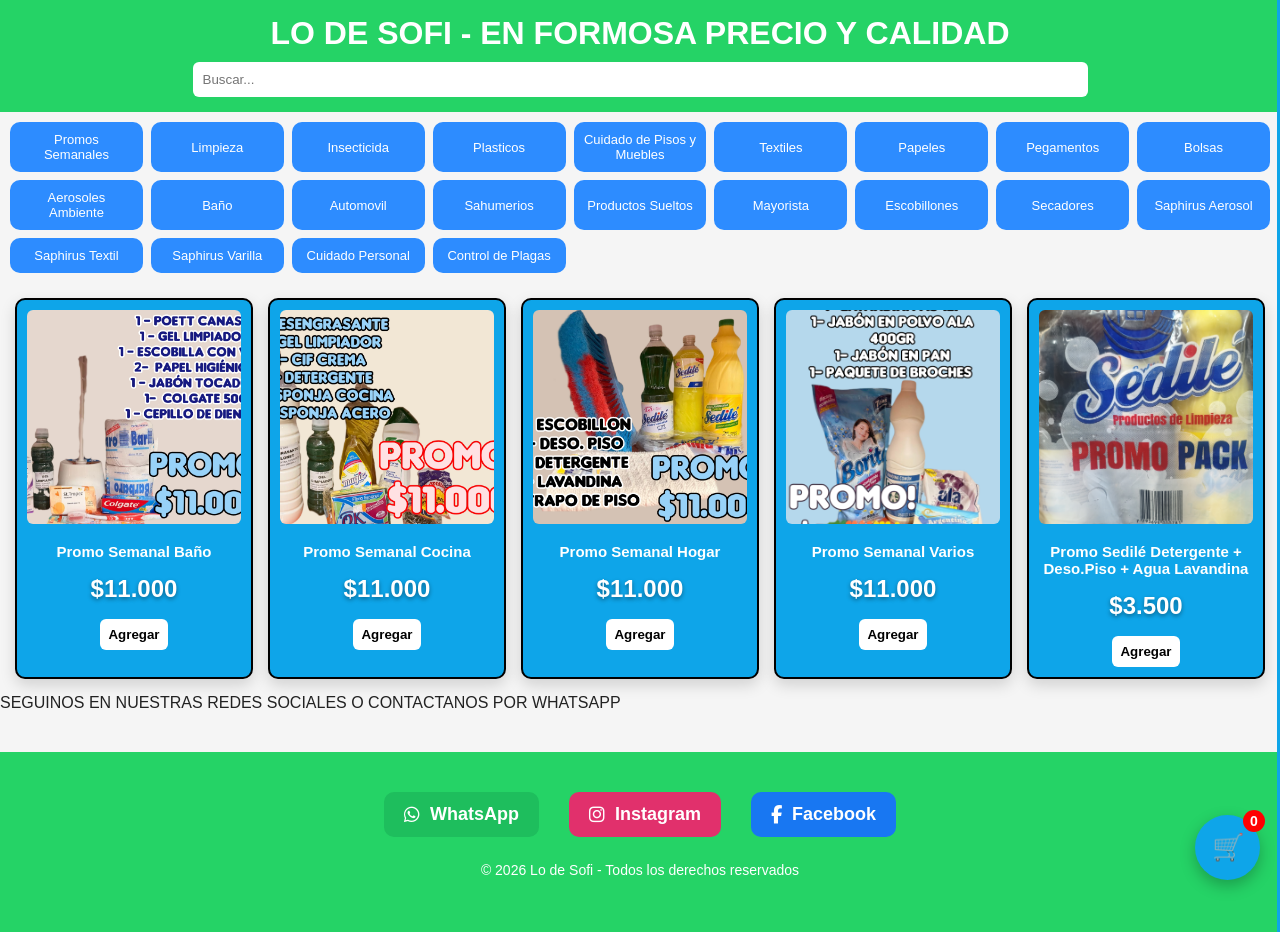
==== commit 5feb2a67: "Update index.html" ====
--- a/index.html
+++ b/index.html
@@ -493,7 +493,7 @@
 {id:118,name:"Glade Aerosol Paraiso Azul",price:4500,category:"Aerosoles Ambiente",img:"imagenes/gladeazul.png"},
 {id:119,name:"Glade Aerosol Mañana de Campo",price:4500,category:"Aerosoles Ambiente",img:"imagenes/gladecampo.png"},
 {id:120,name:"Glade Aerosol Flores Tropicales",price:4500,category:"Aerosoles Ambiente",img:"imagenes/gladetropi.png"},
-{id:121,name:"Clio Aerosol Aire Libre",price:4500,category:"Aerosoles Ambiente",img:"imagenes/clioverde.png"}
+{id:121,name:"Clio Aerosol Aire Libre",price:4500,category:"Aerosoles Ambiente",img:"imagenes/clioverde.png"},
 {id:122,name:"Clio Aerosol Campos de Lavanda",price:4500,category:"Aerosoles Ambiente",img:"imagenes/cliolila.png"},
 {id:123,name:"Clio Aerosol Frescura Marina",price:4500,category:"Aerosoles Ambiente",img:"imagenes/clioazul.png"},
 {id:124,name:"Clio Aerosol Capullos de Algodon",price:4500,category:"Aerosoles Ambiente",img:"imagenes/clioceleste.png"},
@@ -674,7 +674,7 @@
 {id:299,name:"Saphirus Varilla Cony",price:6500,category:"Saphirus Varilla",img:"imagenes/vacony.jpg"},
 {id:300,name:"Saphirus Varilla Marino",price:6500,category:"Saphirus Varilla",img:"imagenes/vamarino.jpg"},
 {id:301,name:"Saphirus Varilla Flowers",price:6500,category:"Saphirus Varilla",img:"imagenes/vaflowers.jpg"},
-{id:302,name:"Saphirus Varilla Bad Man",price:6500,category:"Saphirus Varilla",img:"imagenes/vabad.jpg"}
+{id:302,name:"Saphirus Varilla Bad Man",price:6500,category:"Saphirus Varilla",img:"imagenes/vabad.jpg"},
 {id:303,name:"Saphirus Varilla Mery",price:6500,category:"Saphirus Varilla",img:"imagenes/vamery.jpg"},
 {id:304,name:"Saphirus Varilla Palo Santo",price:6500,category:"Saphirus Varilla",img:"imagenes/vasanto.jpg"},
 {id:305,name:"Saphirus Varilla Bamboo",price:6500,category:"Saphirus Varilla",img:"imagenes/vabambu.jpg"},
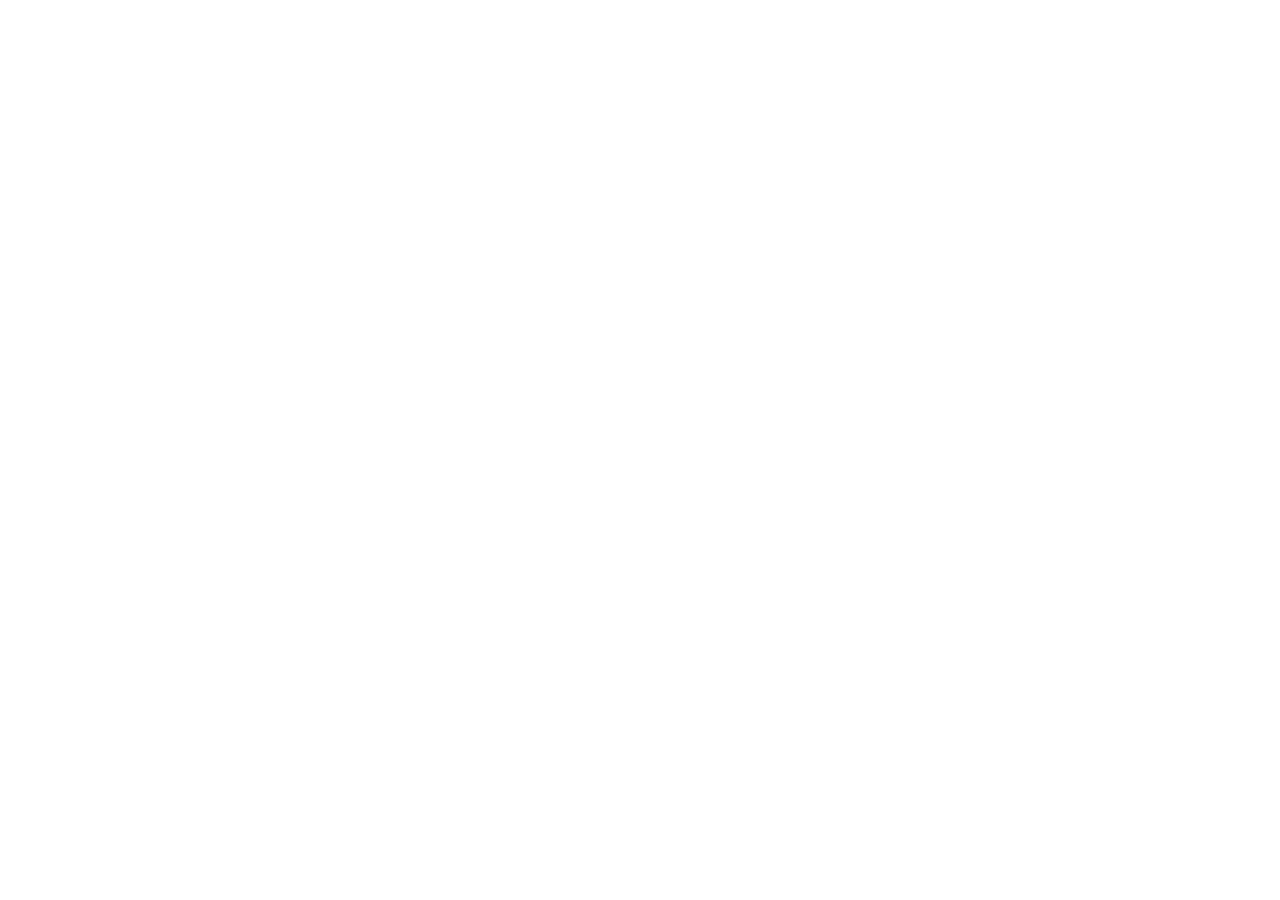
==== commit dd385b9c: "nueva version lodesofi web" ====
--- a/index.html
+++ b/index.html
@@ -1,968 +1,14 @@
-<!DOCTYPE html>
-<html lang="es">
-<head>
-<meta charset="UTF-8">
-<link rel="stylesheet" href="https://cdnjs.cloudflare.com/ajax/libs/font-awesome/6.5.0/css/all.min.css">
-<meta name="viewport" content="width=device-width, initial-scale=1.0">
-<title>Lo de Sofi - Artículos Para el Hogar</title>
-  
-<link rel="stylesheet" href="https://cdnjs.cloudflare.com/ajax/libs/font-awesome/6.5.0/css/all.min.css">
+<!doctype html>
+<html lang="en">
+  <head>
+    <meta charset="UTF-8" />
+    <meta name="viewport" content="width=device-width, initial-scale=1.0" />
+    <title>My Google AI Studio App</title>
+    <script type="module" crossorigin src="/Lodesofi/assets/index-BeQq96ZI.js"></script>
+    <link rel="stylesheet" crossorigin href="/Lodesofi/assets/index-Ck9wo7RZ.css">
+  </head>
+  <body>
+    <div id="root"></div>
+  </body>
+</html>
 
-  <style>
-
-body{
-  margin:0;
-  font-family: Arial, sans-serif;
-  background:#f5f5f5;
-  color:#222;
-}
-
-/* HEADER */
-
-header{
-  background:#25D366;
-  padding:15px;
-  display:flex;
-  flex-direction:column;
-  align-items:center;
-  gap:10px;
-}
-
-h1{
-  color:#ffffff;
-  margin:0;
-  text-align:center;
-  font-size:32px;
-}
-
-#search{
-  padding:10px;
-  width:70%;
-  border:none;
-  border-radius:6px;
-}
-
-/* CATEGORIAS */
-
-nav {
-  display: grid;
-  grid-template-columns: repeat(auto-fit, minmax(120px, 1fr));
-  gap: 8px;
-  padding: 10px;
-}
-
-nav button {
-  background: #2d8cff;
-  color: white;
-  border: none;
-  padding: 10px;
-  border-radius: 10px;
-  font-size: 13px;
-  cursor: pointer;
-}
-
-/* efecto al tocar */
-nav button:hover {
-  background: #1a6ed8;
-}
-    
-/* PRODUCTOS */
-
-.products{
-  display:grid;
-  grid-template-columns:repeat(auto-fit,minmax(160px,1fr));
-  gap:15px;
-  padding:15px;
-}
-
-.card{
-  background:#0ea5e9;
-  border-radius:10px;
-  padding:10px;
-  text-align:center;
-  border:2px solid #000;
-  box-shadow:0 6px 15px rgba(0,0,0,0.15);
-}
-.card h3{
-  font-size:15px;
-  color:#fff;
-}
-
-.price{
-  font-size:24px;
-  font-weight:bold;
-  color:#ffffff;
-  text-shadow:0 2px 4px rgba(0,0,0,0.4);
-  margin:8px 0;
-}
-.card img{
-  width:100%;
-  aspect-ratio: 1 / 1;
-  object-fit: cover;
-  border-radius:6px;
-}
-
-.add-btn{
-  background:#ffffff;
-  color:black;
-  border:none;
-  padding:8px;
-  margin-top:8px;
-  font-weight:bold;
-  cursor:pointer;
-  border-radius:6px;
-}
-
-/* CARRITO */
-
-.overlay{
-  position:fixed;
-  top:0;
-  left:0;
-  width:100%;
-  height:100%;
-  background:rgba(0,0,0,0.6);
-  display:none;
-  z-index:999;
-}
-
-.cart{
-  position:fixed;
-  right:-400px;
-  top:0;
-  width:360px;
-  height:100%;
-  background:#fff;
-  border-left:3px solid #0ea5e9;
-  padding:20px;
-  overflow-y:auto;
-  transition:0.3s;
-  z-index:1000;
-}
-
-.cart.open{
-  right:0;
-}
-
-.cart-header{
-  display:flex;
-  justify-content:space-between;
-  align-items:center;
-}
-
-.cart h2{
-  color:#0ea5e9;
-  margin:0;
-}
-
-.close-cart{
-  font-size:22px;
-  cursor:pointer;
-}
-
-.cart-item{
-  margin:15px 0;
-  border-bottom:1px solid #ddd;
-  padding-bottom:10px;
-}
-
-.qty-btn{
-  background:#0ea5e9;
-  color:white;
-  border:none;
-  padding:4px 8px;
-  margin:0 3px;
-  cursor:pointer;
-}
-
-.remove-btn{
-  background:red;
-  border:none;
-  padding:4px 6px;
-  color:#fff;
-  cursor:pointer;
-}
-
-.checkout{
-  background:#25D366;
-  border:none;
-  color:white;
-  padding:12px;
-  width:100%;
-  font-weight:bold;
-  margin-top:20px;
-  font-size:16px;
-  cursor:pointer;
-  border-radius:6px;
-}
-
-.total-box{
-  margin-top:15px;
-  padding-top:10px;
-  border-top:2px solid #0ea5e9;
-}
-
-/* BOTON CARRITO */
-
-.floating-cart{
-  position:fixed;
-  bottom:20px;
-  right:20px;
-  width:65px;
-  height:65px;
-  background:#0ea5e9;
-  color:#fff;
-  border-radius:50%;
-  display:flex;
-  align-items:center;
-  justify-content:center;
-  font-size:26px;
-  cursor:pointer;
-  box-shadow:0 6px 15px rgba(0,0,0,0.25);
-  z-index:2000;
-}
-
-.cart-badge{
-  position:absolute;
-  top:-5px;
-  right:-5px;
-  background:red;
-  color:#fff;
-  font-size:14px;
-  font-weight:bold;
-  width:22px;
-  height:22px;
-  border-radius:50%;
-  display:flex;
-  align-items:center;
-  justify-content:center;
-}
-
-/* REDES */
-
-.footer{
-  background:#25D366;
-  padding:40px 20px;
-  margin-top:40px;
-  text-align:center;
-}
-
-.footer-redes{
-  display:flex;
-  justify-content:center;
-  gap:30px;
-  flex-wrap:wrap;
-}
-
-.social-btn{
-  display:flex;
-  align-items:center;
-  gap:10px;
-  padding:12px 20px;
-  border-radius:10px;
-  text-decoration:none;
-  font-weight:bold;
-  font-size:18px;
-  color:white;
-  transition:0.3s;
-}
-
-.social-btn:hover{
-  transform:scale(1.1);
-}
-
-.whatsapp{ background:#1ebe5d; }
-.instagram{ background:#E1306C; }
-.facebook{ background:#1877F2; }
-
-.copyright{
-  margin-top:25px;
-  color:white;
-  font-size:14px;
-  
-}
-/* efecto zoom en imagen */
-.card img {
-  transition: transform 0.3s ease;
-}
-
-/* cuando pasás el dedo o mouse */
-.card:hover img {
-  transform: scale(1.08);
-}
-
-/* evita que se salga la imagen */
-.card {
-  overflow: hidden;
-  border-radius: 10px;
-}
-
-/* efecto extra en toda la tarjeta */
-.card {
-  transition: transform 0.3s ease;
-}
-
-.card:hover {
-  transform: scale(1.03);
-}
-    
-/* mejora calidad de imágenes */
-.card img {
-  width: 100%;
-  height: auto;
-  object-fit: cover;
-  image-rendering: auto;
-}
-
-/* bajar un poco el zoom para que no se vea borroso */
-.card:hover img {
-  transform: scale(1.04);
-}    
-  </style>
-</head>
-<body>
-
-<header>
-<h1>LO DE SOFI - EN FORMOSA PRECIO Y CALIDAD</h1>
-<input type="text" id="search" placeholder="Buscar...">
-</header>
-
-<nav>
-<button onclick="filterCategory('Promos Semanales')">Promos Semanales</button>
-<button onclick="filterCategory('Limpieza')">Limpieza</button>
-<button onclick="filterCategory('Insecticida')">Insecticida</button>
-<button onclick="filterCategory('Plasticos')">Plasticos</button>
-<button onclick="filterCategory('Cuidado de Pisos y Muebles')">Cuidado de Pisos y Muebles</button>
-<button onclick="filterCategory('Textiles')">Textiles</button>
-<button onclick="filterCategory('Papeles')">Papeles</button>
-<button onclick="filterCategory('Pegamentos')">Pegamentos</button>
-<button onclick="filterCategory('Bolsas')">Bolsas</button>
-<button onclick="filterCategory('Aerosoles Ambiente')">Aerosoles Ambiente</button>
-<button onclick="filterCategory('Baño')">Baño</button>
-<button onclick="filterCategory('Automovil')">Automovil</button>
-<button onclick="filterCategory('Sahumerios')">Sahumerios</button>
-<button onclick="filterCategory('Productos Sueltos')">Productos Sueltos</button>
-<button onclick="filterCategory('Mayorista')">Mayorista</button>
-<button onclick="filterCategory('Escobillones')">Escobillones</button>
-<button onclick="filterCategory('Secadores')">Secadores</button>
-<button onclick="filterCategory('Saphirus Aerosol')">Saphirus Aerosol</button>
-<button onclick="filterCategory('Saphirus Textil')">Saphirus Textil</button>
-<button onclick="filterCategory('Saphirus Varilla')">Saphirus Varilla</button>
-<button onclick="filterCategory('Cuidado Personal')">Cuidado Personal</button>
-<button onclick="filterCategory('Control de Plagas')">Control de Plagas</button>
-</nav>
-
-<div class="products" id="product-list"></div>
-
-<div class="overlay" id="overlay" onclick="toggleCart()"></div>
-
-<div class="cart" id="cart">
-  <div class="cart-header">
-    <h2>Carrito</h2>
-    <span class="close-cart" onclick="toggleCart()">✖</span>
-  </div>
-  <div id="cart-items"></div>
-  <div id="cart-total"></div>
-  <button class="checkout" onclick="sendWhatsApp()">Finalizar por WhatsApp</button>
-</div>
-
-<div class="floating-cart" onclick="toggleCart()">
-  🛒
-  <span id="cart-count" class="cart-badge">0</span>
-</div>
-
-<script>
-let products=[
-{id:1,name:"Lavandina Ayudin Original 1LT",price:2200,category:"Limpieza",img:"imagenes/lavandina-ayudin.jpeg"},
-{id:2,name:"Lavandina X5 Original 1LT",price:2200,category:"Limpieza",img:"imagenes/comun1.png"},
-{id:3,name:"Desodorante para piso Poett 900ml",price:2500,category:"Limpieza",img:"imagenes/poett1.jpg"},
-{id:4,name:"Desodorante para piso Poett 900ml",price:2500,category:"Limpieza",img:"imagenes/poett2.jpg"},
-{id:5,name:"Desodorante para piso Poett 900ml",price:2500,category:"Limpieza",img:"imagenes/poett.webp"},
-{id:6,name:"Lavandina en Gel Ayudin 700ml",price:3500,category:"Limpieza",img:"imagenes/engel.jpg"},
-{id:7,name:"Cif Cremoso 750g",price:4600,category:"Limpieza",img:"imagenes/cif750.jpg"},
-{id:8,name:"Cif Cremoso 375g",price:2700,category:"Limpieza",img:"imagenes/cif375.jpg"},
-{id:9,name:"MR. Musculo Cremoso 450cm",price:4000,category:"Limpieza",img:"imagenes/mr.jpeg"},
-{id:10,name:"Detergente Cif 300ml",price:3000,category:"Limpieza",img:"imagenes/cif250.jpg"},
-{id:11,name:"Detergente Cif 300ml",price:3000,category:"Limpieza",img:"imagenes/cif300.jpeg"},
-{id:12,name:"Detergente Cif 500ml",price:4500,category:"Limpieza",img:"imagenes/cif500.jpg"},
-{id:19,name:"Detergente Cif Recarga Económica 400ml",price:3500,category:"Limpieza",img:"imagenes/doypack.webp"},
-{id:13,name:"Detergente Magistral 250ml",price:3000,category:"Limpieza",img:"imagenes/magis1.jpg"},
-{id:14,name:"Detergente Magistral 500ml",price:5000,category:"Limpieza",img:"imagenes/magis2.jpg"},
-{id:15,name:"Detergente Tipo Magistral",price:4000,category:"Productos Sueltos",img:"imagenes/tipomagi.jpg"},
-{id:16,name:"Tipo Cif Cremoso 250g",price:2000,category:"Productos Sueltos",img:"imagenes/tipocif.jpg"},
-{id:17,name:"Desengrasante Brillonet Cocina y Baño 1 Litro",price:4000,category:"Productos Sueltos",img:"imagenes/brillonet.jpg"},
-{id:18,name:"Desengrasante Industrial grasas difíciles 1 Litro",price:4000,category:"Productos Sueltos",img:"imagenes/industrial.jpg"},
-{id:20,name:"Lavandina en Gel 1 Litro",price:3500,category:"Productos Sueltos",img:"imagenes/tipogel1.jpg"},
-{id:21,name:"Lavandina en Gel 500ml",price:2700,category:"Productos Sueltos",img:"imagenes/tipogel2.jpg"},
-{id:22,name:"Lavandina Ropa Blanca 1 Litro",price:2500,category:"Productos Sueltos",img:"imagenes/ropablanca.jpg"},
-{id:23,name:"Lavandina Ropa Color 1 Litro",price:2500,category:"Productos Sueltos",img:"imagenes/ropacolor.jpg"},
-{id:24,name:"Quitamanchas 1 Litro",price:2500,category:"Productos Sueltos",img:"imagenes/quitaman.jpg"},
-{id:25,name:"Desmanchador Plus 1 Litro",price:3000,category:"Productos Sueltos",img:"imagenes/desman.jpg"},
-{id:26,name:"Vinagre de Limpieza 1 Litro",price:3000,category:"Productos Sueltos",img:"imagenes/vinagre.jpg"},
-{id:27,name:"Neutralizador de Olores 1 Litro",price:2500,category:"Productos Sueltos",img:"imagenes/mataolor.jpg"},
-{id:30,name:"Balde Cuadrado 10 Litros",price:6000,category:"Plasticos",img:"imagenes/balde1.webp"},
-{id:50,name:"Balde Color 10 Litros",price:4000,category:"Plasticos",img:"imagenes/balde2.webp"},
-{id:51,name:"Balde Transparente 10 Litros",price:4000,category:"Plasticos",img:"imagenes/traslu.webp"},
-{id:52,name:"Balde Manija Metalica 11 Litros aprox.",price:4000,category:"Plasticos",img:"imagenes/manija.webp"},
-{id:53,name:"Balde Manija Metálica 13 Litros aprox ",price:4000,category:"Plasticos",img:"imagenes/manija2.webp"},
-{id:54,name:"Balde 14 Litros aprox.",price:4500,category:"Plasticos",img:"imagenes/14litros.webp"},
-{id:55,name:"Balde 9 Litros aprox.",price:3500,category:"Plasticos",img:"imagenes/9litros.webp"},
-{id:56,name:"Balde con Escurridor para Mopa",price:7000,category:"Plasticos",img:"imagenes/baldemopa.webp"}, 
-{id:0,name:"Sahumerios Hexagonales",price:1000,category:"Sahumerios",img:"imagenes/mantrahexa.jpg"},
-{id:28,name:"Raid Mata en 10 Segundos moscas y mosquitos",price:7000,category:"Insecticida",img:"imagenes/raid10.webp"},
-{id:29,name:"Raid Mata Casa y Jardin",price:7000,category:"Insecticida",img:"imagenes/raidcyj.webp"},
-{id:31,name:"Raid Larvas y Polillas",price:9500,category:"Insecticida",img:"imagenes/raidlyp.jpg"},
-{id:32,name:"Raid Exterminada Cucarachas mata por 6 semanas",price:10000,category:"Insecticida",img:"imagenes/raidcuca.webp"},
-{id:33,name:"Efecto naranja Casa y Jardin",price:4500,category:"Insecticida",img:"imagenes/efectonj.jpg"},
-{id:34,name:"Efecto Azul Moscas y Mosquitos",price:4500,category:"Insecticida",img:"imagenes/efectoazul.jpg"},
-{id:35,name:"Efecto Rojo Plus Moscas y Mosquitos sin olor",price:4500,category:"Insecticida",img:"imagenes/efectorojo.png"},
-{id:36,name:"Fuyi moscas y Mosquitos",price:5500,category:"Insecticida",img:"imagenes/fuyi.jpg"},
-{id:37,name:"Baygon Cucarachas y Arañas",price:5500,category:"Insecticida",img:"imagenes/baygon.jpeg"},
-{id:38,name:"Selton Rojo Moscas y Mosquitos",price:5500,category:"Insecticida",img:"imagenes/seltonrojo.jpg"},
-{id:39,name:"Selton Azul Moscas y Mosquitos Sin Olor a Solvente",price:7000,category:"Insecticida",img:"imagenes/seltonazul.png"},
-{id:41,name:"Promo Semanal Baño",price:11000,category:"Promos Semanales",img:"imagenes/promo1.jpg"},
-{id:42,name:"Promo Semanal Cocina",price:11000,category:"Promos Semanales",img:"imagenes/promo4.jpg"},
-{id:43,name:"Promo Semanal Hogar",price:11000,category:"Promos Semanales",img:"imagenes/promo2.jpg"},
-{id:44,name:"Promo Semanal Varios",price:11000,category:"Promos Semanales",img:"imagenes/promo3.jpg"},
-{id:45,name:"Fuenton Ovalado 16 Litros",price:6000,category:"Plasticos",img:"imagenes/oval.webp"},
-{id:46,name:"Fuenton 16 Litros aprox.",price:4500,category:"Plasticos",img:"imagenes/fuenton1.webp"},
-{id:47,name:"Fuenton 38 Litros aprox.",price:8000,category:"Plasticos",img:"imagenes/fuenton2.webp"},
-{id:48,name:"Fuenton 34 Litros aprox.",price:7000,category:"Plasticos",img:"imagenes/fuenton3.webp"},
-{id:49,name:"Fuenton 12 Litros aprox.",price:3500,category:"Plasticos",img:"imagenes/fuenton4.webp"},
-{id:57,name:"Promo Sedilé Detergente + Deso.Piso + Agua Lavandina",price:3500,category:"Promos Semanales",img:"imagenes/sedile.jpg"},
-{id:58,name:"Pegamento Suprabond 100ml",price:6000,category:"Pegamentos",img:"imagenes/bond.webp"},
-{id:59,name:"Pegamento Ecole 3g",price:3500,category:"Pegamentos",img:"imagenes/ecole3g.png"},
-{id:60,name:"Pegamento Ecole 9g",price:6000,category:"Pegamentos",img:"imagenes/ecole9g.jpg"},
-{id:61,name:"Pegamento Pulpito 50g",price:8000,category:"Pegamentos",img:"imagenes/pulpito.webp"},
-{id:62,name:"Pegamento Poxilina 70g",price:6000,category:"Pegamentos",img:"imagenes/poxilina.jpg"},
-{id:63,name:"Pegamento SuperGlue 3g",price:1000,category:"Pegamentos",img:"imagenes/glue.jpg"},
-{id:64,name:"Pegamento Poxipol 16g",price:5500,category:"Pegamentos",img:"imagenes/poxipol.jpeg"},
-{id:65,name:"Pegamento Gotita Gel 3g",price:3000,category:"Pegamentos",img:"imagenes/gel.jpeg"},
-{id:66,name:"Pegamento Gotita 2ml",price:3000,category:"Pegamentos",img:"imagenes/gotita.jpg"},
-{id:67,name:"Pegamento Unipox 25ml",price:6000,category:"Pegamentos",img:"imagenes/unipox.jpg"},
-{id:68,name:"Pegamento Poxiran 23ml",price:5000,category:"Pegamentos",img:"imagenes/poxiran.webp"},
-{id:69,name:"Aromatizante Caritas Sport",price:4500,category:"Automovil",img:"imagenes/sport.png"},
-{id:70,name:"Aromatizante Caritas Aqua",price:4500,category:"Automovil",img:"imagenes/aqua.png"},
-{id:71,name:"Aromatizante Caritas Lima Limon",price:4500,category:"Automovil",img:"imagenes/lima.png"},
-{id:72,name:"Aromatizante Caritas Caribe",price:4500,category:"Automovil",img:"imagenes/caribe.webp"},
-{id:73,name:"Aromatizante Caritas Manzana",price:4500,category:"Automovil",img:"imagenes/manza.png"},
-{id:74,name:"Aromatizante Caritas Multifruta",price:4500,category:"Automovil",img:"imagenes/multi.png"},
-{id:75,name:"Aromatizante Caritas Naranja",price:4500,category:"Automovil",img:"imagenes/naranja.png"},
-{id:76,name:"Aromatizante Caritas Frutos Rojos",price:4500,category:"Automovil",img:"imagenes/frutos.png"},
-{id:77,name:"Aromatizante Ruta 66 Naranja",price:4500,category:"Automovil",img:"imagenes/naranja.webp"},
-{id:78,name:"Aromatizante Ruta 66 Uva",price:4500,category:"Automovil",img:"imagenes/uva.png"},
-{id:79,name:"Aromatizante Ruta 66 Frutos Rojos",price:4500,category:"Automovil",img:"imagenes/rojos.jpeg"},
-{id:80,name:"Aromatizante Ruta 66 Polo",price:4500,category:"Automovil",img:"imagenes/polo.jpg"},
-{id:81,name:"Aromatizante Ruta 66 Citrico",price:4500,category:"Automovil",img:"imagenes/critico.webp"},
-{id:82,name:"Aromatizante Ruta 66 Tropical",price:4500,category:"Automovil",img:"imagenes/tropi.jpeg"},
-{id:83,name:"Aromatizante Ruta 66 Tuti Fruti",price:4500,category:"Automovil",img:"imagenes/tuti.jpeg"},
-{id:84,name:"Aromatizante Ruta 66 Marino",price:4500,category:"Automovil",img:"imagenes/marino.webp"},
-{id:85,name:"Aromatizante Sensaciones Lavanda",price:5000,category:"Automovil",img:"imagenes/lavanda.png"},
-{id:86,name:"Aromatizante Sensaciones Aqua Rose",price:5000,category:"Automovil",img:"imagenes/aquarose.jpg"},
-{id:87,name:"Aromatizante Sensaciones Citrico",price:5000,category:"Automovil",img:"imagenes/citricos.jpg"},
-{id:88,name:"Aromatizante Sensaciones Orange",price:5000,category:"Automovil",img:"imagenes/orange.jpg"},
-{id:89,name:"Aromatizante Sensaciones Bosque de Pinos",price:5000,category:"Automovil",img:"imagenes/bosque.jpg"},
-{id:90,name:"Aromatizante Sensaciones Vainilla",price:5000,category:"Automovil",img:"imagenes/vainilla.jpg"},
-{id:91,name:"Aromatizante Sensaciones Floral",price:5000,category:"Automovil",img:"imagenes/flora.jpg"},
-{id:92,name:"Aromatizante Sensaciones Citronela",price:5000,category:"Automovil",img:"imagenes/citronella.png"},
-{id:93,name:"Aromatizante Sensaciones Brisa Marina",price:5000,category:"Automovil",img:"imagenes/brisa.jpg"},
-{id:94,name:"Aromatizante Sensaciones Manzana Canela",price:5000,category:"Automovil",img:"imagenes/mancanela.png"},
-{id:95,name:"Glade Mini Gel Auto Aqua",price:6000,category:"Automovil",img:"imagenes/gladeautoazul.jpeg"},
-{id:96,name:"Glade Mini Gel Auto Frutos Rojos",price:6000,category:"Automovil",img:"imagenes/gladeautorojo.jpeg"},
-{id:97,name:"Aromatizante K78 Lavanda",price:4500,category:"Automovil",img:"imagenes/k78lavanda.png"},
-{id:98,name:"Aromatizante K78 New Car",price:4500,category:"Automovil",img:"imagenes/k78car.jpg"},
-{id:99,name:"Aromatizante K78 Pino",price:4500,category:"Automovil",img:"imagenes/k78pino.png"},
-{id:100,name:"Aromatizante K78 Lemon",price:4500,category:"Automovil",img:"imagenes/k78lemon.jpg"},  
-{id:101,name:"Aromatizante K78 Vainilla",price:4500,category:"Automovil",img:"imagenes/k78vainilla.jpg"},
-{id:102,name:"Aromatizante K78 Aqcua",price:4500,category:"Automovil",img:"imagenes/k78acqua.jpeg"},
-{id:103,name:"K78 Esponja Microfibra Dual",price:6500,category:"Automovil",img:"imagenes/k78esponja.webp"},
-{id:104,name:"K78 Paño Gamuza Chamoi",price:6000,category:"Automovil",img:"imagenes/k78chamoi.webp"},
-{id:105,name:"Aromanza Difusor de Auto Rosa Búlgara",price:4500,category:"Automovil",img:"imagenes/rosabul.jpg"},
-{id:106,name:"Aromanza Difusor de Auto Dulce Vainilla",price:4500,category:"Automovil",img:"imagenes/dulce.jpg"},
-{id:107,name:"Aromanza Difusor de Auto Citric Lemon",price:4500,category:"Automovil",img:"imagenes/cl.jpg"},
-{id:108,name:"Aromanza Difusor de Auto Dulce Uva",price:4500,category:"Automovil",img:"imagenes/dulceuva.jpg"},
-{id:109,name:"Aromanza Difusor de Auto Rosa Citronella",price:4500,category:"Automovil",img:"imagenes/citroll.jpg"},
-{id:110,name:"Aromanza Difusor de Auto Hawaiian",price:4500,category:"Automovil",img:"imagenes/hawa.jpg"},
-{id:111,name:"Aromanza Difusor de Auto Coconut",price:4500,category:"Automovil",img:"imagenes/coconut.jpg"},
-{id:112,name:"Aromanza Difusor de Auto Sport",price:4500,category:"Automovil",img:"imagenes/as.jpg"},
-{id:113,name:"Aromanza Difusor de Auto Naranja Pimienta",price:4500,category:"Automovil",img:"imagenes/naranpi.jpg"},
-{id:114,name:"Glade Aerosol Campos de Lavanda",price:4500,category:"Aerosoles Ambiente",img:"imagenes/gladelav.png"},
-{id:115,name:"Glade Aerosol Limon Refrescante",price:4500,category:"Aerosoles Ambiente",img:"imagenes/gladelim.png"},
-{id:116,name:"Glade Aerosol Naranjo y Orquideas",price:4500,category:"Aerosoles Ambiente",img:"imagenes/gladenar.png"},
-{id:117,name:"Glade Aerosol 216g Placer Floral y Frutos Rojos",price:4500,category:"Aerosoles Ambiente",img:"imagenes/gladeplacer.png"},
-{id:118,name:"Glade Aerosol Paraiso Azul",price:4500,category:"Aerosoles Ambiente",img:"imagenes/gladeazul.png"},
-{id:119,name:"Glade Aerosol Mañana de Campo",price:4500,category:"Aerosoles Ambiente",img:"imagenes/gladecampo.png"},
-{id:120,name:"Glade Aerosol Flores Tropicales",price:4500,category:"Aerosoles Ambiente",img:"imagenes/gladetropi.png"},
-{id:121,name:"Clio Aerosol Aire Libre",price:4500,category:"Aerosoles Ambiente",img:"imagenes/clioverde.png"},
-{id:122,name:"Clio Aerosol Campos de Lavanda",price:4500,category:"Aerosoles Ambiente",img:"imagenes/cliolila.png"},
-{id:123,name:"Clio Aerosol Frescura Marina",price:4500,category:"Aerosoles Ambiente",img:"imagenes/clioazul.png"},
-{id:124,name:"Clio Aerosol Capullos de Algodon",price:4500,category:"Aerosoles Ambiente",img:"imagenes/clioceleste.png"},
-{id:125,name:"Poett Aerosol Suavidad de Algodon",price:4500,category:"Aerosoles Ambiente",img:"imagenes/poettalgodon.jpg"},
-{id:126,name:"Poett Aerosol Solo Para Ti",price:4500,category:"Aerosoles Ambiente",img:"imagenes/soloparati.jpg"},
-{id:127,name:"Poett Aerosol Despertar Energia",price:4500,category:"Aerosoles Ambiente",img:"imagenes/energia.jpg"},
-{id:128,name:"Poett Aerosol Flores de Primavera",price:4500,category:"Aerosoles Ambiente",img:"imagenes/poettflores.jpg"},
-{id:129,name:"Poett Aerosol Frescura de Lavanda",price:4500,category:"Aerosoles Ambiente",img:"imagenes/poettlavanda.jpg"},
-{id:130,name:"Pato Purific Gel Limpiador Flores Lunares",price:6000,category:"Baño",img:"imagenes/patogel1.jpg"},
-{id:131,name:"Pato Purific Gel Limpiador Combo Frutal",price:6000,category:"Baño",img:"imagenes/patogel2.jpg"},
-{id:132,name:"Pato Purific Destructor de Sarro",price:6500,category:"Baño",img:"imagenes/patosarro.jpg"},
-{id:133,name:"Pato Purific Bloque Adhesivo Flores Lunares",price:3000,category:"Baño",img:"imagenes/patobloque1.jpg"},
-{id:134,name:"Pato Purific Bloque Adhesivo Floral",price:3000,category:"Baño",img:"imagenes/patobloque2.jpg"},
-{id:135,name:"Pato Purific Bloque Adhesivo Cítrico",price:3000,category:"Baño",img:"imagenes/patobloque3.jpg"},
-{id:136,name:"Pato Purific Bloque Adhesivo Arcade Edición Limitada",price:3000,category:"Baño",img:"imagenes/patobloque4.jpg"},
-{id:137,name:"Pato Purific Bloque Adhesivo Combo Frutal",price:3000,category:"Baño",img:"imagenes/patobloque5.jpg"},
-{id:138,name:"Pato Purific Pastilla para Mochila x2u",price:5500,category:"Baño",img:"imagenes/patomochi1.jpg"},
-{id:139,name:"Pato Purific Pastilla para Mochila",price:4500,category:"Baño",img:"imagenes/patomochi2.jpg"},
-{id:140,name:"Pato Purific Pastilla Lavanda",price:2000,category:"Baño",img:"imagenes/patopasti1.jpg"},
-{id:141,name:"Pato Purific Pastilla Citrus",price:2000,category:"Baño",img:"imagenes/patopasti2.jpg"},
-{id:142,name:"Pato Purific Canasta Activa Pino",price:6000,category:"Baño",img:"imagenes/patocana1.jpg"},
-{id:143,name:"Pato Purific Canasta Activa Marina",price:6000,category:"Baño",img:"imagenes/patocana2.jpg"},
-{id:144,name:"Pato Purific Canasta Liquida Repuesto+Aparato Floral",price:7000,category:"Baño",img:"imagenes/patocana3.jpg"},
-{id:145,name:"Pato Purific Canasta Liquida Repuesto+Aparato Lavanda",price:7000,category:"Baño",img:"imagenes/patocana4.jpg"},
-{id:146,name:"Pato Purific Canasta Liquida Repuesto+Aparato Citrus",price:7000,category:"Baño",img:"imagenes/patocana5.jpg"},
-{id:147,name:"Pato Purific Canasta Repuesto+Aparato Marina",price:5000,category:"Baño",img:"imagenes/patocana6.jpg"},
-{id:148,name:"Crivea Bloque Para Mochila Lavanda",price:3500,category:"Baño",img:"imagenes/crivea.jpg"},
-{id:149,name:"Poett Canasta Brisa Polar",price:3500,category:"Baño",img:"imagenes/poettcana1.jpg"},
-{id:150,name:"Poett Canasta Lavanda",price:3500,category:"Baño",img:"imagenes/poettcana2.jpg"},
-{id:151,name:"Poett Canasta Pino y Especias",price:3500,category:"Baño",img:"imagenes/poettcana3.jpg"},
-{id:152,name:"Poett Canasta Primavera",price:3500,category:"Baño",img:"imagenes/poettcana4.jpg"},
-{id:153,name:"Poett Canasta Primavera Repuesto",price:2200,category:"Baño",img:"imagenes/poettcana5.jpg"},
-{id:154,name:"Poett Canasta Pino y Especias Repuesto",price:2200,category:"Baño",img:"imagenes/poettcana6.jpg"},
-{id:155,name:"Poett Canasta Brisa Polar Repuesto",price:2200,category:"Baño",img:"imagenes/poettcana7.jpg"},
-{id:156,name:"Poett Canasta Lavanda Repuesto",price:2200,category:"Baño",img:"imagenes/poettcana8.jpg"},
-{id:157,name:"Glade Canasta 3 en 1",price:4000,category:"Baño",img:"imagenes/gladecana1.jpg"},
-{id:158,name:"Glade Canasta 3 en 1 Repuesto",price:2500,category:"Cuidado Personal",img:"imagenes/gladecana2.jpg"},
-{id:159,name:"Jabon Tocador Nivea Avena x3",price:5000,category:"Cuidado Personal",img:"imagenes/niveavena.jpg"},
-{id:160,name:"Jabon Tocador Nivea Creme Care x3",price:5000,category:"Cuidado Personal",img:"imagenes/niveacrem.jpg"},
-{id:161,name:"Jabon Tocador Nivea Antibacterial x3",price:5000,category:"Cuidado Personal",img:"imagenes/niveabac.jpg"},
-{id:162,name:"Conc Piso Arpege 250cc Para 10 Litros",price:4000,category:"Productos Sueltos",img:"imagenes/arpege.jpg"},
-{id:163,name:"Conc Piso Atlantic 250cc Para 10 Litros",price:4000,category:"Productos Sueltos",img:"imagenes/atlantic.jpg"},
-{id:164,name:"Conc Piso Bella Flor 250cc Para 10 Litros",price:4000,category:"Productos Sueltos",img:"imagenes/bella.jpg"},
-{id:165,name:"Conc Piso Bambu 250cc Para 10 Litros",price:4000,category:"Productos Sueltos",img:"imagenes/bambu.jpg"},
-{id:166,name:"Conc Piso Chicle 250cc Para 10 Litros",price:4000,category:"Productos Sueltos",img:"imagenes/chicle.jpg"},
-{id:167,name:"Conc Piso Citronela 250cc Para 10 Litros",price:4000,category:"Productos Sueltos",img:"imagenes/citronela.jpg"},
-{id:168,name:"Conc Piso Cherry 250cc Para 10 Litros",price:4000,category:"Productos Sueltos",img:"imagenes/cherry.jpg"},
-{id:169,name:"Conc Piso Coco 250cc Para 10 Litros",price:4000,category:"Productos Sueltos",img:"imagenes/coco.jpg"},
-{id:170,name:"Conc Piso Coco Vainilla 250cc Para 10 Litros",price:4000,category:"Productos Sueltos",img:"imagenes/cocovai.jpg"},
-{id:171,name:"Conc Piso Lavanda 250cc Para 10 Litros",price:4000,category:"Productos Sueltos",img:"imagenes/lavanda.jpg"},
-{id:172,name:"Conc Piso Limon 250cc Para 10 Litros",price:4000,category:"Productos Sueltos",img:"imagenes/limon.jpg"},
-{id:173,name:"Conc Piso Lysoform 250cc Para 10 Litros",price:4000,category:"Productos Sueltos",img:"imagenes/lysoform.jpg"},
-{id:174,name:"Conc Piso Manzana Verde 250cc Para 10 Litros",price:4000,category:"Productos Sueltos",img:"imagenes/manverde.jpg"},
-{id:175,name:"Conc Piso Pino 250cc Para 10 Litros",price:4000,category:"Productos Sueltos",img:"imagenes/concpino.jpg"},
-{id:176,name:"Conc Piso Algodon 250cc Para 10 Litros",price:5000,category:"Productos Sueltos",img:"imagenes/domialgodon.jpg"},
-{id:177,name:"Conc Piso Paraiso 250cc Para 10 Litros",price:5000,category:"Productos Sueltos",img:"imagenes/domiparaiso.jpg"},
-{id:178,name:"Conc Piso Bebe 250cc Para 10 Litros",price:5000,category:"Productos Sueltos",img:"imagenes/domibebe.jpg"},
-{id:179,name:"Conc Piso Marino 250cc Para 10 Litros",price:5000,category:"Productos Sueltos",img:"imagenes/domimarino.jpg"},
-{id:180,name:"Escobillon Argentina",price:7000,category:"Escobillones",img:"imagenes/sinaargentina.jpg"},
-{id:181,name:"Escobillon Perla Monocolor",price:4000,category:"Escobillones",img:"imagenes/sinamono.jpg"},
-{id:182,name:"Escobillon Perla Bicolor",price:4000,category:"Escobillones",img:"imagenes/sinabico.jpg"},
-{id:183,name:"Escobillon Zafiro",price:6500,category:"Escobillones",img:"imagenes/sinazafiro.jpg"},
-{id:184,name:"Escobillon Ambar",price:7000,category:"Escobillones",img:"imagenes/sinaambar.jpg"},
-{id:185,name:"Escobillon Onix",price:6500,category:"Escobillones",img:"imagenes/sinaonix.jpg"},
-{id:186,name:"Escobillon Optimus",price:7000,category:"Escobillones",img:"imagenes/sinaoptimus.jpg"},
-{id:187,name:"Escobillon Caliza",price:7500,category:"Escobillones",img:"imagenes/sinacaliza.jpg"},
-{id:188,name:"Escobillon Rubi",price:4000,category:"Escobillones",img:"imagenes/sinarubi.jpg"},
-{id:189,name:"Escobillon Topacio",price:4000,category:"Escobillones",img:"imagenes/sinatopacio.jpg"},
-{id:190,name:"Escobillon Firenze",price:3500,category:"Escobillones",img:"imagenes/sinafirenze.jpg"},
-{id:191,name:"Escobillon Mica",price:3500,category:"Escobillones",img:"imagenes/sinamica.jpg"},
-{id:192,name:"Escobillon Recto Economico",price:3500,category:"Escobillones",img:"imagenes/sinarectoeco.jpg"},
-{id:193,name:"Escobillon Inst Green",price:4500,category:"Escobillones",img:"imagenes/sinagreen.jpg"},
-{id:194,name:"Escobillon Inst Yellow",price:4500,category:"Escobillones",img:"imagenes/sinayellow.jpg"},
-{id:195,name:"Escobillon Inst BLack",price:4500,category:"Escobillones",img:"imagenes/sinablack.jpg"},
-{id:196,name:"Escobillon Broom",price:4500,category:"Escobillones",img:"imagenes/sinabroom.jpg"},
-{id:197,name:"Escobillon Barrendero Azabache",price:5000,category:"Escobillones",img:"imagenes/sinaazabache.jpg"},
-{id:198,name:"Escobillon Cerda Sintetica",price:10000,category:"Escobillones",img:"imagenes/sinasintetico.jpg"},
-{id:199,name:"Escobillon Cerda Natural Liso",price:12000,category:"Escobillones",img:"imagenes/sinanatural.jpg"},
-{id:200,name:"Escobillon Gumer",price:4500,category:"Escobillones",img:"imagenes/sinagumer.jpg"},
-{id:201,name:"Secador N° 40 Negro",price:4000,category:"Secadores",img:"imagenes/seca40.jpg"},
-{id:202,name:"Secador N° 30 Negro",price:3000,category:"Secadores",img:"imagenes/seca30.jpg"},
-{id:203,name:"Secador N° 40 Rojo",price:4000,category:"Secadores",img:"imagenes/seca40rojo.jpg"},
-{id:204,name:"Secador N° 50 Negro",price:6000,category:"Secadores",img:"imagenes/seca60.jpg"},
-{id:205,name:"Secador N° 30 Rojo",price:3000,category:"Secadores",img:"imagenes/seca30rojo.jpg"},
-{id:206,name:"Secador N° 50 Rojo",price:6000,category:"Secadores",img:"imagenes/seca50rojo.jpg"},
-{id:207,name:"Secador N° 50 Blanco",price:6000,category:"Secadores",img:"imagenes/seca50blanco.jpg"},
-{id:208,name:"Secador Doble Goma Super",price:3500,category:"Secadores",img:"imagenes/secadoblesuper.jpg"},
-{id:209,name:"Secador Doble Goma Reforzado 35cm",price:5000,category:"Secadores",img:"imagenes/secaenduro.jpg"},
-{id:210,name:"Secador Doble Goma Reforzado 42cm",price:6000,category:"Secadores",img:"imagenes/secaenduro1.jpg"},
-{id:211,name:"Secador N° 30 Plastico Rosca",price:3000,category:"Secadores",img:"imagenes/seca30plastico.jpg"},
-{id:212,name:"Secador N° 40 Plastico Rosca",price:4000,category:"Secadores",img:"imagenes/seca40plastico.jpg"},
-{id:213,name:"Secador Doble Goma Clasico",price:4500,category:"Secadores",img:"imagenes/secadobleclasico.jpg"},
-{id:214,name:"Saphirus Aerosol Indiana",price:6000,category:"Saphirus Aerosol",img:"imagenes/indiana.jpg"},
-{id:215,name:"Saphirus Aerosol Pitanga",price:6000,category:"Saphirus Aerosol",img:"imagenes/pitanga.jpg"},
-{id:216,name:"Saphirus Aerosol Apple",price:6000,category:"Saphirus Aerosol",img:"imagenes/apple.jpg"},
-{id:217,name:"Saphirus Aerosol Paula",price:6000,category:"Saphirus Aerosol",img:"imagenes/paula.jpg"},
-{id:218,name:"Saphirus Aerosol Amour",price:6000,category:"Saphirus Aerosol",img:"imagenes/amour.jpg"},
-{id:219,name:"Saphirus Aerosol Bubblegum",price:6000,category:"Saphirus Aerosol",img:"imagenes/bubble.jpg"},
-{id:220,name:"Saphirus Aerosol Clean Cotton",price:6000,category:"Saphirus Aerosol",img:"imagenes/cotton.jpg"},
-{id:221,name:"Saphirus Aerosol Oriente",price:6000,category:"Saphirus Aerosol",img:"imagenes/oriente.jpg"},
-{id:222,name:"Saphirus Aerosol Sandia y Pepino",price:6000,category:"Saphirus Aerosol",img:"imagenes/sandiapepibo.jpg"},
-{id:223,name:"Saphirus Aerosol Limon",price:6000,category:"Saphirus Aerosol",img:"imagenes/salimon.jpg"},
-{id:224,name:"Saphirus Aerosol Flores Blancas",price:6000,category:"Saphirus Aerosol",img:"imagenes/safloresblancas.jpg"},
-{id:225,name:"Saphirus Aerosol Bebe",price:6000,category:"Saphirus Aerosol",img:"imagenes/sabebe.jpg"},
-{id:226,name:"Saphirus Aerosol One Millon",price:6000,category:"Saphirus Aerosol",img:"imagenes/onemillon.jpg"},
-{id:227,name:"Saphirus Aerosol Linah",price:6000,category:"Saphirus Aerosol",img:"imagenes/salinah.jpg"},
-{id:228,name:"Saphirus Aerosol Lavanda",price:6000,category:"Saphirus Aerosol",img:"imagenes/salavanda.jpg"},
-{id:229,name:"Saphirus Aerosol Anti Tabaco",price:6000,category:"Saphirus Aerosol",img:"imagenes/antitabaco.jpg"},
-{id:230,name:"Saphirus Aerosol Cony",price:6000,category:"Saphirus Aerosol",img:"imagenes/sacony.jpg"},
-{id:231,name:"Saphirus Aerosol Rocio",price:6000,category:"Saphirus Aerosol",img:"imagenes/sarocio.jpg"},
-{id:232,name:"Saphirus Aerosol Coco Vai",price:6000,category:"Saphirus Aerosol",img:"imagenes/sacocovai.jpeg"},
-{id:233,name:"Saphirus Aerosol Apolo",price:6000,category:"Saphirus Aerosol",img:"imagenes/saapolo.jpg"},
-{id:234,name:"Saphirus Aerosol Maracuya",price:6000,category:"Saphirus Aerosol",img:"imagenes/samaracuya.jpg"},
-{id:235,name:"Saphirus Aerosol Invicto",price:6000,category:"Saphirus Aerosol",img:"imagenes/sainvicto.jpg"},
-{id:236,name:"Saphirus Aerosol Manzana Canela",price:6000,category:"Saphirus Aerosol",img:"imagenes/samanzanacanela.jpg"},
-{id:237,name:"Saphirus Aerosol Uva",price:6000,category:"Saphirus Aerosol",img:"imagenes/sauva.jpg"},
-{id:238,name:"Saphirus Aerosol Wanted",price:6000,category:"Saphirus Aerosol",img:"imagenes/sawanted.jpg"},
-{id:239,name:"Saphirus Aerosol Flowers",price:6000,category:"Saphirus Aerosol",img:"imagenes/saflowers.jpg"},
-{id:240,name:"Saphirus Aerosol Marino",price:6000,category:"Saphirus Aerosol",img:"imagenes/samarino.jpg"},
-{id:241,name:"Saphirus Aerosol Nina",price:6000,category:"Saphirus Aerosol",img:"imagenes/sanina.jpg"},
-{id:242,name:"Saphirus Aerosol Naranja Pimienta",price:6000,category:"Saphirus Aerosol",img:"imagenes/sanaranjapomienta.jpg"},
-{id:243,name:"Saphirus Aerosol Hawai",price:6000,category:"Saphirus Aerosol",img:"imagenes/sahawai.jpg"},
-{id:244,name:"Saphirus Aerosol Mix Tropical",price:6000,category:"Saphirus Aerosol",img:"imagenes/samixtropical.jpg"},
-{id:245,name:"Saphirus Aerosol Tropical",price:6000,category:"Saphirus Aerosol",img:"imagenes/satropical.jpg"},
-{id:246,name:"Saphirus Textil Hawai",price:4500,category:"Saphirus Textil",img:"imagenes/texthawai.jpg"},
-{id:247,name:"Saphirus Textil Salvage",price:4500,category:"Saphirus Textil",img:"imagenes/textsalvg.jpg"},
-{id:248,name:"Saphirus Textil Coco Vai",price:4500,category:"Saphirus Textil",img:"imagenes/textcocovai.jpeg"},
-{id:249,name:"Saphirus Textil Daniel",price:4500,category:"Saphirus Textil",img:"imagenes/textdaniel.jpeg"},
-{id:250,name:"Saphirus Textil Olympic",price:4500,category:"Saphirus Textil",img:"imagenes/textolimpic.jpg"},
-{id:251,name:"Saphirus Textil  Bad Man",price:4500,category:"Saphirus Textil",img:"imagenes/textbadman.jpg"},
-{id:252,name:"Saphirus Textil Bambu",price:4500,category:"Saphirus Textil",img:"imagenes/textbambu.jpg"},
-{id:253,name:"Saphirus Textil Citrus",price:4500,category:"Saphirus Textil",img:"imagenes/textcitrus.jpg"},
-{id:254,name:"Saphirus Textil Tokyo",price:4500,category:"Saphirus Textil",img:"imagenes/texttokyo.jpg"},
-{id:255,name:"Saphirus Textil Bella",price:4500,category:"Saphirus Textil",img:"imagenes/textbella.jpg"},
-{id:256,name:"Saphirus Textil Paula",price:4500,category:"Saphirus Textil",img:"imagenes/textpaula.jpg"},
-{id:257,name:"Saphirus Textil Maracuya",price:4500,category:"Saphirus Textil",img:"imagenes/textmaracu.jpg"},
-{id:258,name:"Saphirus Textil Mery",price:4500,category:"Saphirus Textil",img:"imagenes/textmery.jpg"},
-{id:259,name:"Saphirus Textil Indiana",price:4500,category:"Saphirus Textil",img:"imagenes/texindiana.jpg"},
-{id:260,name:"Saphirus Textil Lavanda",price:4500,category:"Saphirus Textil",img:"imagenes/textlavanda.jpg"},
-{id:261,name:"Saphirus Textil Frutos Patagonicos",price:4500,category:"Saphirus Textil",img:"imagenes/textrojos.jpg"},
-{id:262,name:"Saphirus Textil Amour",price:4500,category:"Saphirus Textil",img:"imagenes/textamour.jpg"},
-{id:263,name:"Saphirus Textil Taekwood",price:4500,category:"Saphirus Textil",img:"imagenes/textwood.jpg"},
-{id:264,name:"Saphirus Textil Rocio",price:4500,category:"Saphirus Textil",img:"imagenes/textrocio.jpg"},
-{id:265,name:"Saphirus Textil Invicto",price:4500,category:"Saphirus Textil",img:"imagenes/textinvicto.jpg"},
-{id:266,name:"Saphirus Textil Polo",price:4500,category:"Saphirus Textil",img:"imagenes/textpolo.jpg"},
-{id:267,name:"Saphirus Textil Vainilla",price:4500,category:"Saphirus Textil",img:"imagenes/textvainilla.jpg"},
-{id:268,name:"Saphirus Textil One Millon",price:4500,category:"Saphirus Textil",img:"imagenes/textmillon.jpg"},
-{id:269,name:"Saphirus Textil Flores Blancas",price:4500,category:"Saphirus Textil",img:"imagenes/textblanca.jpg"},
-{id:270,name:"Saphirus Textil Limon",price:4500,category:"Saphirus Textil",img:"imagenes/textlimon.jpg"},
-{id:271,name:"Saphirus Textil Fresias y Bergamota",price:4500,category:"Saphirus Textil",img:"imagenes/textfresia.jpg"},
-{id:272,name:"Saphirus Textil Linah",price:4500,category:"Saphirus Textil",img:"imagenes/textlinah.jpg"},
-{id:273,name:"Saphirus Textil Wanted",price:4500,category:"Saphirus Textil",img:"imagenes/textwanted.jpg"},
-{id:274,name:"Saphirus Textil Invicto Legend",price:4500,category:"Saphirus Textil",img:"imagenes/invicto222.jpg"},
-{id:275,name:"Saphirus Varilla Linah",price:6500,category:"Saphirus Varilla",img:"imagenes/valinah.jpg"},
-{id:276,name:"Saphirus Varilla Tropical",price:6500,category:"Saphirus Varilla",img:"imagenes/vatropical.jpg"},
-{id:277,name:"Saphirus Varilla Uva",price:6500,category:"Saphirus Varilla",img:"imagenes/vauva.jpg"},
-{id:278,name:"Saphirus Varilla Vainilla",price:6500,category:"Saphirus Varilla",img:"imagenes/vavainilla.jpg"},
-{id:279,name:"Saphirus Varilla Vainilla Tonka",price:6500,category:"Saphirus Varilla",img:"imagenes/vatonka.jpg"},
-{id:280,name:"Saphirus Varilla Limon Dulce y Vainilla",price:6500,category:"Saphirus Varilla",img:"imagenes/vadulce.jpg"},
-{id:281,name:"Saphirus Varilla Miel y Limon",price:6500,category:"Saphirus Varilla",img:"imagenes/vamiel.jpg"},
-{id:282,name:"Saphirus Varilla Limon",price:6500,category:"Saphirus Varilla",img:"imagenes/valimon.jpg"},
-{id:283,name:"Saphirus Varilla Sandia Pepino",price:6500,category:"Saphirus Varilla",img:"imagenes/vapepino.jpg"},
-{id:284,name:"Saphirus Varilla Frutos Patagonicos",price:6500,category:"Saphirus Varilla",img:"imagenes/varojos.jpg"},
-{id:285,name:"Saphirus Varilla Manzana Canela",price:6500,category:"Saphirus Varilla",img:"imagenes/vacanela.jpg"},
-{id:286,name:"Saphirus Varilla Coco Vai",price:6500,category:"Saphirus Varilla",img:"imagenes/vacocovai.jpg"},
-{id:287,name:"Saphirus Varilla Hawai",price:6500,category:"Saphirus Varilla",img:"imagenes/vahawai.jpg"},
-{id:288,name:"Saphirus Varilla Clean Cotton",price:6500,category:"Saphirus Varilla",img:"imagenes/vacotton.jpg"},
-{id:289,name:"Saphirus Varilla Fresia y Bergamota",price:6500,category:"Saphirus Varilla",img:"imagenes/vafresias.jpg"},
-{id:290,name:"Saphirus Varilla Oriente",price:6500,category:"Saphirus Varilla",img:"imagenes/vaoriente.jpg"},
-{id:291,name:"Saphirus Varilla Paula",price:6500,category:"Saphirus Varilla",img:"imagenes/vapaula.jpg"},
-{id:292,name:"Saphirus Varilla Bubblegum",price:6500,category:"Saphirus Varilla",img:"imagenes/vabubble.jpg"},
-{id:293,name:"Saphirus Varilla Flores Blancas",price:6500,category:"Saphirus Varilla",img:"imagenes/vaflores.jpg"},
-{id:294,name:"Saphirus Varilla Lavanda",price:6500,category:"Saphirus Varilla",img:"imagenes/valavanda.jpg"},
-{id:295,name:"Saphirus Varilla Bella",price:6500,category:"Saphirus Varilla",img:"imagenes/vabella.jpg"},
-{id:296,name:"Saphirus Varilla Lola",price:6500,category:"Saphirus Varilla",img:"imagenes/valola.jpg"},
-{id:297,name:"Saphirus Varilla Rocio",price:6500,category:"Saphirus Varilla",img:"imagenes/varocio.jpg"},
-{id:298,name:"Saphirus Varilla Bebe",price:6500,category:"Saphirus Varilla",img:"imagenes/vabebe.jpg"},
-{id:299,name:"Saphirus Varilla Cony",price:6500,category:"Saphirus Varilla",img:"imagenes/vacony.jpg"},
-{id:300,name:"Saphirus Varilla Marino",price:6500,category:"Saphirus Varilla",img:"imagenes/vamarino.jpg"},
-{id:301,name:"Saphirus Varilla Flowers",price:6500,category:"Saphirus Varilla",img:"imagenes/vaflowers.jpg"},
-{id:302,name:"Saphirus Varilla Bad Man",price:6500,category:"Saphirus Varilla",img:"imagenes/vabad.jpg"},
-{id:303,name:"Saphirus Varilla Mery",price:6500,category:"Saphirus Varilla",img:"imagenes/vamery.jpg"},
-{id:304,name:"Saphirus Varilla Palo Santo",price:6500,category:"Saphirus Varilla",img:"imagenes/vasanto.jpg"},
-{id:305,name:"Saphirus Varilla Bamboo",price:6500,category:"Saphirus Varilla",img:"imagenes/vabambu.jpg"},
-{id:306,name:"Jabon Liquido Tipo Ariel Premium a Partir de 20 Litros",price:800,category:"Mayorista",img:"imagenes/arielpre.jpg"},
-{id:307,name:"Jabon Liquido Tipo Skip Premium a Partir de 20 Litros",price:800,category:"Mayorista",img:"imagenes/skippre.jpg"},
-{id:308,name:"Jabon Liquido Tipo Rosa Premium a Partir de 10 Litros",price:1400,category:"Mayorista",img:"imagenes/lilapre.jpg"},
-{id:313,name:"Jabon Liquido Tipo Skip Comun a Partir de 20 Litros",price:720,category:"Mayorista",img:"imagenes/skipcom.jpg"},
-{id:314,name:"Jabon Liquido Ariel Comun a Partir de 20 Litros",price:720,category:"Mayorista",img:"imagenes/arielcom.jpg"},
-{id:309,name:"Suavizante Aroma Vivere Premium a Partir de 20 Litros",price:780,category:"Mayorista",img:"imagenes/viverepre.jpg"},
-{id:311,name:"Suavizante Aroma Bebe Premium a Partir de 20 Litros",price:780,category:"Mayorista",img:"imagenes/rosapre.jpg"},
-{id:312,name:"Suavizante Aroma Vivere Comun a Partir de 20 Litros",price:710,category:"Mayorista",img:"imagenes/viverecom.jpg"},
-{id:315,name:"Detergente Amarillo Comun a Partir de 20 Litros",price:800,category:"Mayorista",img:"imagenes/detcom.jpg"},
-{id:316,name:"Detergente Naranja Premium a Partir de 10 Litros",price:1400,category:"Mayorista",img:"imagenes/detpre.jpg"},
-{id:317,name:"Shampu Automovil Siliconado",price:1100,category:"Automovil",img:"imagenes/shampu.jpg"},
-{id:318,name:"Revividor de Caucho Negro 500cc",price:4000,category:"Automovil",img:"imagenes/domicaucho.jpg"},
-{id:319,name:"Silicona En Gel 500cc",price:4000,category:"Automovil",img:"imagenes/domisilicona.jpg"},
-{id:320,name:"Silicona al Agua 500cc",price:4000,category:"Automovil",img:"imagenes/siliconaagua.jpg"},
-{id:321,name:"Revividor de Caucho Dorado 500cc",price:3000,category:"Automovil",img:"imagenes/domisilicona.jpg"},
-{id:322,name:"Limpia Tapizados Liquido 500cc",price:3000,category:"Automovil",img:"imagenes/domitapizado.jpg"},
-{id:323,name:"Limpia Tapizados Aerosol K78",price:5500,category:"Automovil",img:"imagenes/aerotapi.jpg"},
-{id:324,name:"Silicona en Aerosol K78",price:7000,category:"Automovil",img:"imagenes/k78aerosol.jpg"},
-{id:325,name:"Trapo de Piso Nido Abeja Blanco 100% algodon",price:3000,category:"Textiles",img:"imagenes/abejablanco.jpg"},
-{id:326,name:"Trapo de Piso Nido Abeja Gris 100% algodon",price:3000,category:"Textiles",img:"imagenes/abejagris.jpg"},
-{id:327,name:"Trapo de Piso Sofi 100% algodon",price:3000,category:"Textiles",img:"imagenes/traposofi.jpg"},
-{id:328,name:"Trapo de Piso Eco Gris",price:1200,category:"Textiles",img:"imagenes/griseco.jpg"},
-{id:359,name:"Trapo de Piso Eco Blanco",price:1500,category:"Textiles",img:"imagenes/blancoliso.jpg"},
-{id:329,name:"Trapo de Piso Duramax Rayado",price:3000,category:"Textiles",img:"imagenes/duramaxraya.jpg"},
-{id:330,name:"Trapo de Piso Duramax Gris Abeja",price:3000,category:"Textiles",img:"imagenes/duramaxgris.jpg"},
-{id:381,name:"Trapo de Piso Domitec Rayado 50x60",price:3000,category:"Textiles",img:"imagenes/domigris.jpg"},
-{id:382,name:"Trapo de Piso Domitec Gris 50x60",price:2500,category:"Textiles",img:"imagenes/domirayado.jpg"},
-{id:383,name:"Trapo de Piso Domitec Rayado 60x70",price:3500,category:"Textiles",img:"imagenes/domigigante.jpg"},
-{id:331,name:"Franela Nacional Extra Grande",price:4000,category:"Textiles",img:"imagenes/franelasina.jpg"},
-{id:332,name:"Franela Clasica",price:2500,category:"Textiles",img:"imagenes/franelaclasica.jpg"},
-{id:333,name:"Rejilla Sofi Eco",price:1500,category:"Textiles",img:"imagenes/rejillasofi.jpg"},
-{id:334,name:"Rejilla Duramax",price:1000,category:"Textiles",img:"imagenes/rejilladuramax.jpg"},
-{id:335,name:"Rejilla Americana",price:3000,category:"Textiles",img:"imagenes/rejillaamericana.jpg"},
-{id:336,name:"Rejilla Lava Coche Pesada",price:3000,category:"Textiles",img:"imagenes/rejillapesada.jpg"},
-{id:337,name:"Bolsa Residuo 45 x 60 cm",price:1200,category:"Bolsas",img:"imagenes/45x60.png"},
-{id:338,name:"Bolsa Residuo 50 x 70 cm",price:1500,category:"Bolsas",img:"imagenes/50x70.jpg"},
-{id:339,name:"Bolsa Residuo 60 x 90 cm",price:2000,category:"Bolsas",img:"imagenes/60x90.png"},
-{id:340,name:"Bolsa Residuo 80 x 110 cm",price:3000,category:"Bolsas",img:"imagenes/80x110.jpg"},
-{id:341,name:"Bolsa Residuo 90 x 120 cm",price:3500,category:"Bolsas",img:"imagenes/90x120.jpg"},
-{id:342,name:"Panic Pastillas Veneno Para Ratas",price:3500,category:"Control de Plagas",img:"panic.jpg"},
-{id:343,name:"Geltek Bloques x5 Veneno Para Ratas",price:4000,category:"Control de Plagas",img:"geltekbloque.jpg"},
-{id:344,name:"Brumoline Veneno Para Ratas",price:5500,category:"Control de Plagas",img:"brumolinecebo.jpg"},
-{id:345,name:"Cebo en Granos Ultra Plus Para Ratas",price:4000,category:"Control de Plagas",img:"ultraplus.jpg"},
-{id:346,name:"Pegamento Para Ratas",price:4000,category:"Control de Plagas",img:"pegarat.jpg"},
-{id:347,name:"Espacial Talquera Para Hormigas",price:5000,category:"Control de Plagas",img:"espacialtalq.jpg"},
-{id:348,name:"Cebo en Granos Mirex Hormigas",price:3200,category:"Control de Plagas",img:"mirex.jpg"},
-{id:349,name:"Cebo En Granos Manchester Hormigas",price:7000,category:"Control de Plagas",img:"manchesterhormi.jpg"},
-{id:350,name:"Geltek Cebo en Gel Para Cucarachas",price:4500,category:"Control de Plagas",img:"geltekgel.jpg"},
-{id:351,name:"Geltek Jeringa Para Cucarachas",price:4500,category:"Control de Plagas",img:"geltekjeringa.jpg"},
-{id:352,name:"Derribante Mata Todo Rinde 30 Litros",price:4500,category:"Control de Plagas",img:"derribante.jpg"},
-{id:353,name:"Creolina Concentrada 500cc Rinde 20 Litros ",price:4000,category:"Control de Plagas",img:"creolina1.jpg"},
-{id:354,name:"Fluido Machester Lata 700cc",price:10000,category:"Control de Plagas",img:"fluidomanch.jpg"},
-{id:355,name:"Cebo Mata Moscas Ultra Pum",price:4500,category:"Control de Plagas",img:"ultrapum.jpg"},
-{id:356,name:"Limpia Motores Alcalino 1 Litro",price:3000,category:"Automovil",img:"imagenes/motoralcalino.jpg"},
-{id:357,name:"Limpia Motores de Grasa 1 Litro",price:5000,category:"Automovil",img:"imagenes/motorgrasa.jpg"},
-{id:358,name:"Destapacañerias 1 Litro",price:7000,category:"Baño",img:"imagenes/destapa1.jpg"},
-{id:359,name:"Destapacañerias Sofi 1 Litro",price:4500,category:"Baño",img:"imagenes/destapa2.jpg"},
-{id:360,name:"Destapacañerias Plomero 1 Litro",price:5000,category:"Baño",img:"imagenes/destapa3.jpg"},
-{id:361,name:"Quitasarro 1 Litro",price:4000,category:"Baño",img:"imagenes/quitasarro12.jpg"},
-{id:358,name:"Papel Higienico Elegante x4 x30mt",price:2500,category:"Papeles",img:"imagenes/elegante2500.jpg"},
-{id:360,name:"Papel Higienico Elegante x4 x20mt Doble Hoja",price:2500,category:"Papeles",img:"imagenes/elegante2800.jpg"},
-{id:360,name:"Papel Higienico Elegante x4 x30mt Doble Hoja Premium",price:4500,category:"Papeles",img:"imagenes/elegante4500.jpg"},
-{id:361,name:"Papel Higienico Elegante x6 x30mt",price:4000,category:"Papeles",img:"imagenes/elegante4000.jpg"},
-{id:362,name:"Papel Higienico Elegante x6 x30mt Aloe Vera",price:4000,category:"Papeles",img:"imagenes/elegante4100.jpeg"},
-{id:363,name:"Papel Higienico x6 x30mt Elite",price:5000,category:"Papeles",img:"imagenes/elegante5000.jpg"},
-{id:364,name:"Papel Higienico Elegante x24 x30mt",price:17000,category:"Papeles",img:"imagenes/elegante14000.jpeg"},
-{id:365,name:"Papel Higienico Elegante x24 x50mt",price:19000,category:"Papeles",img:"imagenes/elegante18000.jpg"},
-{id:384,name:"Papel Higienico Hody x12 x20mt",price:8000,category:"Papeles",img:"imagenes/hodyx12.jpg"},
-{id:385,name:"Papel Higienico Qualite x12 x30mt Doble Hoja",price:9500,category:"Papeles",img:"imagenes/qualitex12.jpg"},
-{id:366,name:"Rollo de Cocina Elegante 150 Paños",price:2500,category:"Papeles",img:"imagenes/rollo2500.jpg"},
-{id:367,name:"Cera para Pisos Incolora Autobrillo 1 Litro",price:4500,category:"Cuidado de Pisos y Muebles",img:"imagenes/ceraincolora.jpg"},
-{id:368,name:"Cera para Pisos Roja Autobrillo 1 Litro",price:5000,category:"Cuidado de Pisos y Muebles",img:"imagenes/ceraroja.jpg"},
-{id:369,name:"Cera para Pisos Incolora Autobrillo 500cc",price:2500,category:"Cuidado de Pisos y Muebles",img:"imagenes/ceraincolora5.jpg"},
-{id:370,name:"Cera para Pisos Roja Autobrillo 500CC",price:2500,category:"Cuidado de Pisos y Muebles",img:"imagenes/ceraroja5.jpg"},
-{id:371,name:"Cera para Pisos Negra Autobrillo 1 Litro",price:5000,category:"Cuidado de Pisos y Muebles",img:"imagenes/ceranegra.jpg"},
-{id:372,name:"Cera para Pisos Negra Autobrillo 500cc",price:2500,category:"Cuidado de Pisos y Muebles",img:"imagenes/ceranegra5.jpg"},
-{id:373,name:"Lustramuebles Blem Aerosol",price:6500,category:"Cuidado de Pisos y Muebles",img:"imagenes/blemaerosol.jpg"},
-{id:374,name:"Lustramuebles Ceramicol Aerosol",price:5000,category:"Cuidado de Pisos y Muebles",img:"imagenes/ceraaerosol.jpg"},
-{id:375,name:"Lustramuebles Danubio Aerosol",price:4500,category:"Cuidado de Pisos y Muebles",img:"imagenes/danubioaerosol.jpg"},
-{id:376,name:"Lustramuebles Suiza Aerosol",price:5000,category:"Cuidado de Pisos y Muebles",img:"imagenes/suizaaerosol.jpg"},
-{id:377,name:"Lustramuebles Blem Aerosol Electronicos",price:7000,category:"Cuidado de Pisos y Muebles",img:"imagenes/blemaerosol.jpg"},
-{id:378,name:"Lustramuebles Blem Recarga Economica",price:4000,category:"Cuidado de Pisos y Muebles",img:"imagenes/blemeco.jpg"},
-{id:379,name:"Lustramuebles Cif Ultra Brillo Gatillo",price:6000,category:"Cuidado de Pisos y Muebles",img:"imagenes/cifgatillo.jpg"},
-{id:380,name:"Paño Gamuzado Chamoi k78",price:6500,category:"Automovil",img:"imagenes/chamoi.jpg"},
-{id:386,name:"Sahumerio Sagrada Madre Linea Tarot",price:3000,category:"Sahumerios",img:"imagenes/madretarot.jpg"},
-{id:387,name:"Sahumerio Aromanza Linea Emociones",price:2500,category:"Sahumerios",img:"imagenes/calmaar.jpg"},
-{id:388,name:"Sahumerio Sagrada Madre Tarot Cristal",price:3000,category:"Sahumerios",img:"imagenes/tarot3000.jpg"},
-{id:389,name:"Sahumerio Aromanza Buena Onda Mini",price:1500,category:"Sahumerios",img:"imagenes/palosantosuper.jpg"},
-{id:390,name:"Sahumerio Aromanza Buena Onda",price:2500,category:"Sahumerios",img:"imagenes/minipalosanto.jpg"},
-{id:391,name:"Sahumerio Aromanza Tibetano Slim",price:4000,category:"Sahumerios",img:"imagenes/tibetanoslim.jpg"},
-{id:392,name:"Sahumerio Aromanza Tibetano Mini",price:2500,category:"Sahumerios",img:"imagenes/tibetanomini.jpg"},
-
-
-
-
-
-
-
-
-
-
-
-
-  
-];
-
-let cart=JSON.parse(localStorage.getItem("cart"))||[];
-let categoriaActiva=localStorage.getItem("categoriaActiva")||"Promos Semanales";
-
-function saveCart(){
-localStorage.setItem("cart",JSON.stringify(cart));
-}
-
-function renderProducts(list){
-const container=document.getElementById("product-list");
-container.innerHTML="";
-list.forEach(p=>{
-container.innerHTML+=`
-<div class="card">
-<img src="${p.img}">
-<h3>${p.name}</h3>
-<div class="price">$${p.price.toLocaleString('es-AR')}</div>
-<button class="add-btn" onclick="addToCart(${p.id})">Agregar</button>
-</div>`;
-});
-}
-
-function filterCategory(cat){
-categoriaActiva=cat;
-localStorage.setItem("categoriaActiva",cat);
-
-if(cat==="Todos") renderProducts(products);
-else renderProducts(products.filter(p=>p.category===cat));
-}
-
-document.getElementById("search").addEventListener("input",function(){
-const value=this.value.toLowerCase();
-
-if(value===""){
-filterCategory(categoriaActiva);
-return;
-}
-
-renderProducts(products.filter(p=>p.name.toLowerCase().includes(value)));
-});
-
-function addToCart(id){
-let item=cart.find(p=>p.id===id);
-if(item) item.qty++;
-else{
-let product=products.find(p=>p.id===id);
-cart.push({...product,qty:1});
-}
-updateCart();
-saveCart();
-}
-
-function updateCart(){
-const cartItems=document.getElementById("cart-items");
-const cartTotal=document.getElementById("cart-total");
-cartItems.innerHTML="";
-let total=0;
-let totalCantidad=0;
-
-cart.forEach(item=>{
-let subtotal=item.price*item.qty;
-total+=subtotal;
-totalCantidad+=item.qty;
-
-cartItems.innerHTML+=`
-<div class="cart-item">
-<strong>${item.name}</strong><br>
-$${item.price.toLocaleString("es-AR")} c/u<br>
-
-<button class="qty-btn" onclick="changeQty(${item.id},-1)">-</button>
-${item.qty}
-<button class="qty-btn" onclick="changeQty(${item.id},1)">+</button>
-
-<button class="remove-btn" onclick="removeItem(${item.id})">x</button>
-
-<div style="float:right;">
-<strong>$${subtotal.toLocaleString("es-AR")}</strong>
-</div>
-</div>`;
-});
-
-let envio=0;
-let descuento= total>60000 ? total*0.10 : 0;
-let totalFinal= total + envio - descuento;
-
-cartTotal.innerHTML=`
-<div class="total-box">
-Subtotal: $${total.toLocaleString("es-AR")}<br>
-Envío: $${envio.toLocaleString("es-AR")}<br>
-Descuento: -$${descuento.toLocaleString("es-AR")}<br>
-
-<h3 style="color:#d4af37;">
-Total: $${totalFinal.toLocaleString("es-AR")}
-</h3>
-
-</div>
-`;
-
-document.getElementById("cart-count").innerText=totalCantidad;
-}
-
-function changeQty(id,change){
-let item=cart.find(p=>p.id===id);
-item.qty+=change;
-if(item.qty<=0) cart=cart.filter(p=>p.id!==id);
-updateCart();
-saveCart();
-}
-
-function removeItem(id){
-cart=cart.filter(p=>p.id!==id);
-updateCart();
-saveCart();
-}
-
-function toggleCart(){
-document.getElementById("cart").classList.toggle("open");
-document.getElementById("overlay").style.display=
-document.getElementById("cart").classList.contains("open")?"block":"none";
-}
-
-function sendWhatsApp(){
-if(cart.length===0){alert("El carrito está vacío");return;}
-
-let total=0;
-let envio=0;
-let message="Hola quiero comprar:%0A%0A";
-
-cart.forEach(item=>{
-let subtotal=item.price*item.qty;
-total+=subtotal;
-message+=`${item.name} x${item.qty} = $${subtotal}%0A`;
-});
-
-let descuento= total>60000 ? total*0.10 : 0;
-let totalFinal= total + envio - descuento;
-
-message+=`%0ASubtotal: $${total}`;
-message+=`%0AEnvío: $${envio}`;
-message+=`%0ADescuento: -$${descuento}`;
-message+=`%0A*TOTAL FINAL: $${totalFinal}*`;
-
-window.open(`https://wa.me/5493704626684?text=${message}`);
-}
-
-/* 🔥 CARGA INICIAL INTELIGENTE */
-filterCategory(categoriaActiva);
-updateCart();
-</script>
-  
-<div class="social-section">
-
-<div class="social-title">
-SEGUINOS EN NUESTRAS REDES SOCIALES O CONTACTANOS POR WHATSAPP
-</div>
-
-<footer class="footer">
-  <div class="footer-redes">
-
-<a href="https://wa.me/5493704626684" target="_blank" class="social-btn whatsapp">
-<i class="fab fa-whatsapp"></i>
-<span>WhatsApp</span>
-</a>
-
-<a href="https://instagram.com/lodesofi.limpieza.fsa" target="_blank" class="social-btn instagram">
-<i class="fab fa-instagram"></i>
-<span>Instagram</span>
-</a>
-
-<a href="https://facebook.com/brillos.produclimp" target="_blank" class="social-btn facebook">
-<i class="fab fa-facebook-f"></i>
-<span>Facebook</span>
-</a>
-
-  </div>
-
-  <p class="copyright">
-© 2026 Lo de Sofi - Todos los derechos reservados
-  </p>
-</footer>
-  
-</body>
-</html>
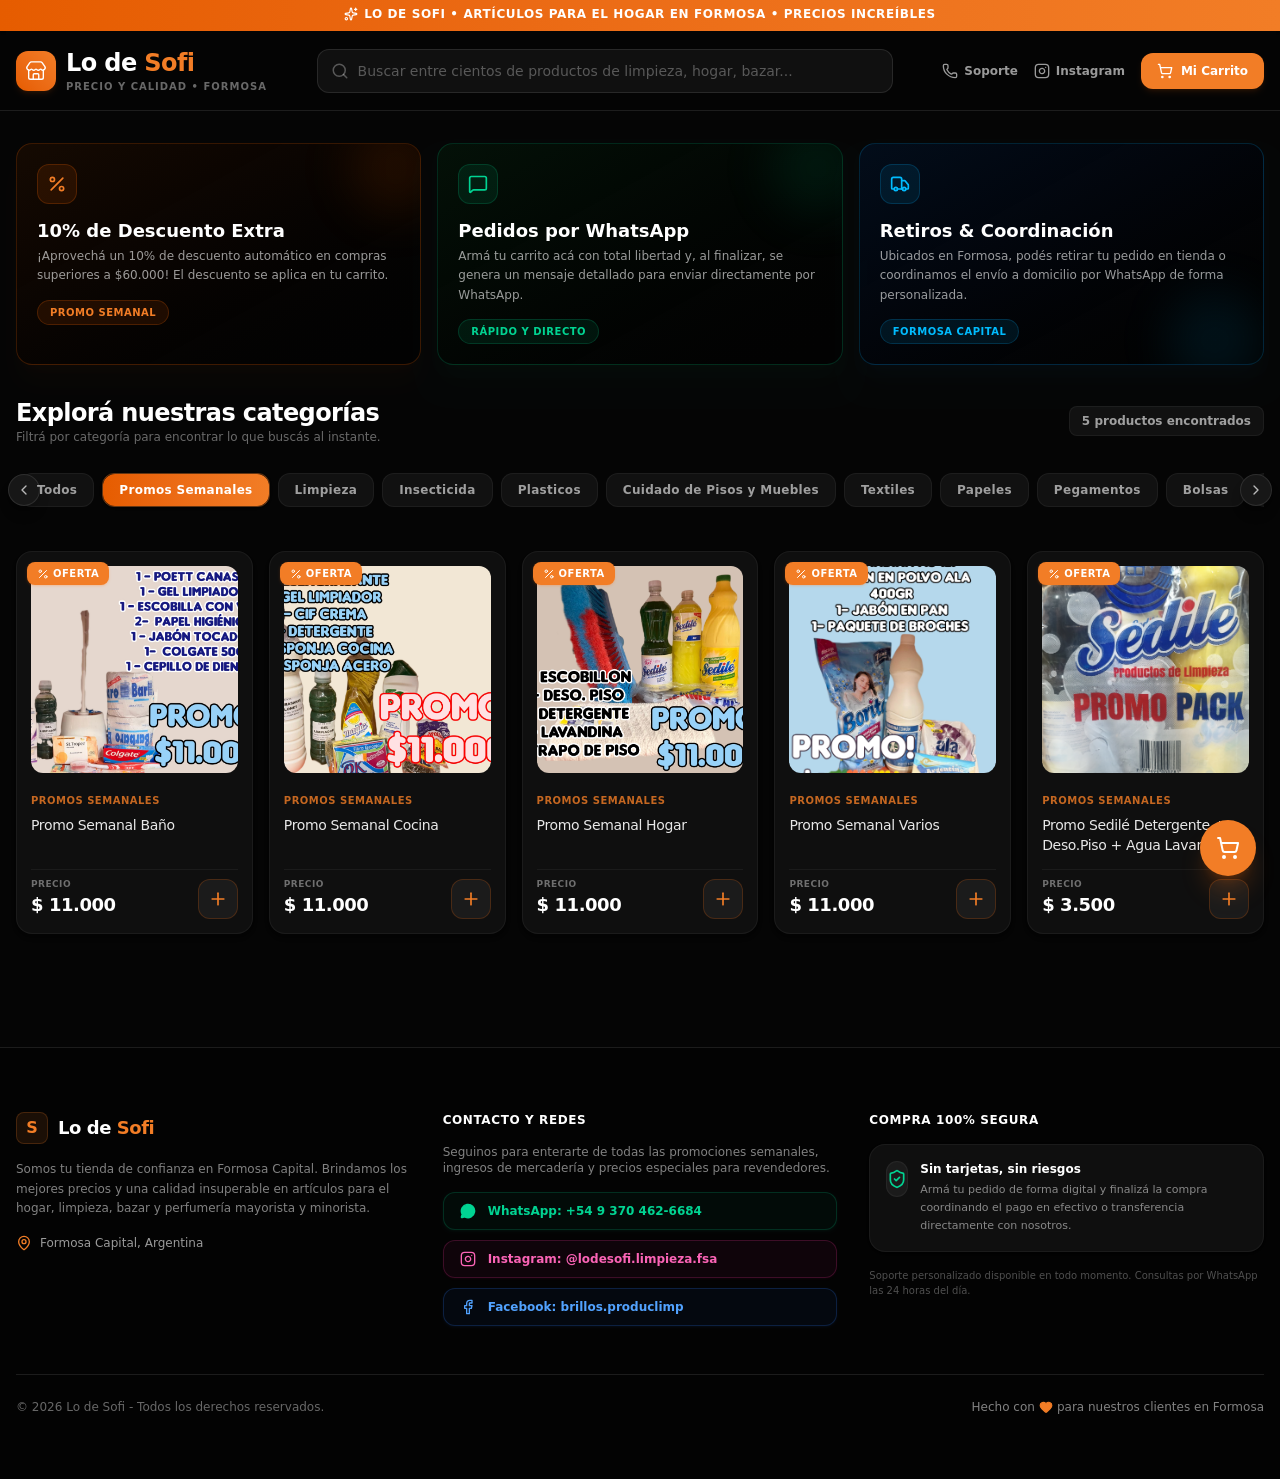
==== commit 95545068: "corregir rutas para dominio" ====
--- a/index.html
+++ b/index.html
@@ -4,8 +4,8 @@
     <meta charset="UTF-8" />
     <meta name="viewport" content="width=device-width, initial-scale=1.0" />
     <title>My Google AI Studio App</title>
-    <script type="module" crossorigin src="/Lodesofi/assets/index-BeQq96ZI.js"></script>
-    <link rel="stylesheet" crossorigin href="/Lodesofi/assets/index-Ck9wo7RZ.css">
+    <script type="module" crossorigin src="/assets/index-BeQq96ZI.js"></script>
+    <link rel="stylesheet" crossorigin href="/assets/index-Ck9wo7RZ.css">
   </head>
   <body>
     <div id="root"></div>
--- a/assets/index-Ck9wo7RZ.css
+++ b/assets/index-Ck9wo7RZ.css
@@ -0,0 +1 @@
+@import"https://fonts.googleapis.com/css2?family=Inter:wght@300;400;500;600;700&family=Outfit:wght@400;500;600;700;800&family=JetBrains+Mono:wght@400;500;600&display=swap";/*! tailwindcss v4.3.3 | MIT License | https://tailwindcss.com */@layer properties{@supports (((-webkit-hyphens:none)) and (not (margin-trim:inline))) or ((-moz-orient:inline) and (not (color:rgb(from red r g b)))){*,:before,:after,::backdrop{--tw-space-y-reverse:0;--tw-divide-y-reverse:0;--tw-border-style:solid;--tw-gradient-position:initial;--tw-gradient-from:#0000;--tw-gradient-via:#0000;--tw-gradient-to:#0000;--tw-gradient-stops:initial;--tw-gradient-via-stops:initial;--tw-gradient-from-position:0%;--tw-gradient-via-position:50%;--tw-gradient-to-position:100%;--tw-leading:initial;--tw-font-weight:initial;--tw-tracking:initial;--tw-shadow:0 0 #0000;--tw-shadow-color:initial;--tw-shadow-alpha:100%;--tw-inset-shadow:0 0 #0000;--tw-inset-shadow-color:initial;--tw-inset-shadow-alpha:100%;--tw-ring-color:initial;--tw-ring-shadow:0 0 #0000;--tw-inset-ring-color:initial;--tw-inset-ring-shadow:0 0 #0000;--tw-ring-inset:initial;--tw-ring-offset-width:0px;--tw-ring-offset-color:#fff;--tw-ring-offset-shadow:0 0 #0000;--tw-blur:initial;--tw-brightness:initial;--tw-contrast:initial;--tw-grayscale:initial;--tw-hue-rotate:initial;--tw-invert:initial;--tw-opacity:initial;--tw-saturate:initial;--tw-sepia:initial;--tw-drop-shadow:initial;--tw-drop-shadow-color:initial;--tw-drop-shadow-alpha:100%;--tw-drop-shadow-size:initial;--tw-backdrop-blur:initial;--tw-backdrop-brightness:initial;--tw-backdrop-contrast:initial;--tw-backdrop-grayscale:initial;--tw-backdrop-hue-rotate:initial;--tw-backdrop-invert:initial;--tw-backdrop-opacity:initial;--tw-backdrop-saturate:initial;--tw-backdrop-sepia:initial;--tw-duration:initial;--tw-ease:initial;--tw-scale-x:1;--tw-scale-y:1;--tw-scale-z:1;--tw-translate-x:0;--tw-translate-y:0;--tw-translate-z:0}}}@layer theme{:root,:host{--font-sans:"Outfit", "Inter", ui-sans-serif, system-ui, sans-serif;--font-mono:"JetBrains Mono", ui-monospace, SFMono-Regular, monospace;--color-red-400:oklch(70.4% .191 22.216);--color-red-500:oklch(63.7% .237 25.331);--color-orange-400:oklch(75% .183 55.934);--color-orange-500:oklch(70.5% .213 47.604);--color-amber-500:oklch(76.9% .188 70.08);--color-emerald-400:oklch(76.5% .177 163.223);--color-emerald-500:oklch(69.6% .17 162.48);--color-sky-400:oklch(74.6% .16 232.661);--color-sky-500:oklch(68.5% .169 237.323);--color-blue-400:oklch(70.7% .165 254.624);--color-blue-500:oklch(62.3% .214 259.815);--color-blue-600:oklch(54.6% .245 262.881);--color-pink-400:oklch(71.8% .202 349.761);--color-pink-500:oklch(65.6% .241 354.308);--color-pink-600:oklch(59.2% .249 .584);--color-neutral-800:oklch(26.9% 0 none);--color-neutral-900:oklch(20.5% 0 none);--color-neutral-950:oklch(14.5% 0 none);--color-black:#000;--color-white:#fff;--spacing:.25rem;--container-sm:24rem;--container-md:28rem;--container-lg:32rem;--container-xl:36rem;--container-7xl:80rem;--text-xs:.75rem;--text-xs--line-height:calc(1 / .75);--text-sm:.875rem;--text-sm--line-height:calc(1.25 / .875);--text-base:1rem;--text-base--line-height: 1.5 ;--text-lg:1.125rem;--text-lg--line-height:calc(1.75 / 1.125);--text-xl:1.25rem;--text-xl--line-height:calc(1.75 / 1.25);--text-2xl:1.5rem;--text-2xl--line-height:calc(2 / 1.5);--font-weight-light:300;--font-weight-medium:500;--font-weight-semibold:600;--font-weight-bold:700;--font-weight-extrabold:800;--tracking-tight:-.025em;--tracking-wide:.025em;--tracking-wider:.05em;--tracking-widest:.1em;--leading-tight:1.25;--leading-relaxed:1.625;--radius-lg:.5rem;--radius-xl:.75rem;--radius-2xl:1rem;--ease-out:cubic-bezier(0, 0, .2, 1);--animate-pulse:pulse 2s cubic-bezier(.4, 0, .6, 1) infinite;--blur-sm:8px;--blur-md:12px;--blur-xl:24px;--default-transition-duration:.15s;--default-transition-timing-function:cubic-bezier(.4, 0, .2, 1);--default-font-family:var(--font-sans);--default-mono-font-family:var(--font-mono)}}@layer base{*,:after,:before,::backdrop{box-sizing:border-box;border:0 solid;margin:0;padding:0}::file-selector-button{box-sizing:border-box;border:0 solid;margin:0;padding:0}html,:host{-webkit-text-size-adjust:100%;-moz-tab-size:4;tab-size:4;line-height:1.5;font-family:var(--default-font-family,-apple-system, BlinkMacSystemFont, "Segoe UI", Roboto, "Helvetica Neue", "Noto Sans", Arial, sans-serif, "Apple Color Emoji", "Segoe UI Emoji", "Segoe UI Symbol", "Noto Color Emoji");font-feature-settings:var(--default-font-feature-settings,normal);font-variation-settings:var(--default-font-variation-settings,normal);-webkit-tap-highlight-color:transparent}hr{height:0;color:inherit;border-top-width:1px}abbr:where([title]){-webkit-text-decoration:underline dotted;text-decoration:underline dotted}h1,h2,h3,h4,h5,h6{font-size:inherit;font-weight:inherit}a{color:inherit;-webkit-text-decoration:inherit;text-decoration:inherit}b,strong{font-weight:bolder}code,kbd,samp,pre{font-family:var(--default-mono-font-family,ui-monospace, SFMono-Regular, Menlo, Monaco, Consolas, "Liberation Mono", "Courier New", monospace);font-feature-settings:var(--default-mono-font-feature-settings,normal);font-variation-settings:var(--default-mono-font-variation-settings,normal);font-size:1em}small{font-size:80%}sub,sup{vertical-align:baseline;font-size:75%;line-height:0;position:relative}sub{bottom:-.25em}sup{top:-.5em}table{text-indent:0;border-color:inherit;border-collapse:collapse}:-moz-focusring:where(:not(iframe)){outline:auto}progress{vertical-align:baseline}summary{display:list-item}ol,ul,menu{list-style:none}img,svg,video,canvas,audio,iframe,embed,object{vertical-align:middle;display:block}img,video{max-width:100%;height:auto}button,input,select,optgroup,textarea{font:inherit;font-feature-settings:inherit;font-variation-settings:inherit;letter-spacing:inherit;color:inherit;opacity:1;background-color:#0000;border-radius:0}::file-selector-button{font:inherit;font-feature-settings:inherit;font-variation-settings:inherit;letter-spacing:inherit;color:inherit;opacity:1;background-color:#0000;border-radius:0}:where(select:is([multiple],[size])) optgroup{font-weight:bolder}:where(select:is([multiple],[size])) optgroup option{padding-inline-start:20px}::file-selector-button{margin-inline-end:4px}::placeholder{opacity:1}@supports (not ((-webkit-appearance:-apple-pay-button))) or (contain-intrinsic-size:1px){::placeholder{color:currentColor}@supports (color:color-mix(in lab,red,red)){::placeholder{color:color-mix(in oklab,currentcolor 50%,transparent)}}}textarea{resize:vertical}::-webkit-search-decoration{-webkit-appearance:none}::-webkit-date-and-time-value{min-height:1lh;text-align:inherit}::-webkit-datetime-edit{display:inline-flex}::-webkit-datetime-edit-fields-wrapper{padding:0}::-webkit-datetime-edit{padding-block:0}::-webkit-datetime-edit-year-field{padding-block:0}::-webkit-datetime-edit-month-field{padding-block:0}::-webkit-datetime-edit-day-field{padding-block:0}::-webkit-datetime-edit-hour-field{padding-block:0}::-webkit-datetime-edit-minute-field{padding-block:0}::-webkit-datetime-edit-second-field{padding-block:0}::-webkit-datetime-edit-millisecond-field{padding-block:0}::-webkit-datetime-edit-meridiem-field{padding-block:0}::-webkit-calendar-picker-indicator{line-height:1}:-moz-ui-invalid{box-shadow:none}button,input:where([type=button],[type=reset],[type=submit]){-webkit-appearance:button;-moz-appearance:button;appearance:button}::file-selector-button{-webkit-appearance:button;-moz-appearance:button;appearance:button}::-webkit-inner-spin-button{height:auto}::-webkit-outer-spin-button{height:auto}[hidden]:where(:not([hidden=until-found])){display:none!important}}@layer components;@layer utilities{.pointer-events-none{pointer-events:none}.absolute{position:absolute}.fixed{position:fixed}.relative{position:relative}.sticky{position:sticky}.inset-0{top:0;right:0;bottom:0;left:0}.inset-y-0{inset-block:0}.-top-1{top:calc(var(--spacing) * -1)}.-top-1\.5{top:calc(var(--spacing) * -1.5)}.top-0{top:0}.top-2\.5{top:calc(var(--spacing) * 2.5)}.-right-1{right:calc(var(--spacing) * -1)}.-right-1\.5{right:calc(var(--spacing) * -1.5)}.-right-2{right:calc(var(--spacing) * -2)}.right-0{right:0}.right-2\.5{right:calc(var(--spacing) * 2.5)}.right-6{right:calc(var(--spacing) * 6)}.bottom-0{bottom:0}.bottom-6{bottom:calc(var(--spacing) * 6)}.-left-2{left:calc(var(--spacing) * -2)}.left-0{left:0}.left-2\.5{left:calc(var(--spacing) * 2.5)}.z-0{z-index:0}.z-10{z-index:10}.z-40{z-index:40}.z-50{z-index:50}.container{width:100%}@media(min-width:40rem){.container{max-width:40rem}}@media(min-width:48rem){.container{max-width:48rem}}@media(min-width:64rem){.container{max-width:64rem}}@media(min-width:80rem){.container{max-width:80rem}}@media(min-width:96rem){.container{max-width:96rem}}.mx-auto{margin-inline:auto}.-mt-6{margin-top:calc(var(--spacing) * -6)}.mt-1{margin-top:var(--spacing)}.mt-2{margin-top:calc(var(--spacing) * 2)}.mt-2\.5{margin-top:calc(var(--spacing) * 2.5)}.mt-3\.5{margin-top:calc(var(--spacing) * 3.5)}.mt-4{margin-top:calc(var(--spacing) * 4)}.mt-6{margin-top:calc(var(--spacing) * 6)}.mt-12{margin-top:calc(var(--spacing) * 12)}.mt-16{margin-top:calc(var(--spacing) * 16)}.-mr-6{margin-right:calc(var(--spacing) * -6)}.-mb-6{margin-bottom:calc(var(--spacing) * -6)}.mb-3\.5{margin-bottom:calc(var(--spacing) * 3.5)}.mb-4{margin-bottom:calc(var(--spacing) * 4)}.line-clamp-2{-webkit-line-clamp:2;-webkit-box-orient:vertical;display:-webkit-box;overflow:hidden}.flex{display:flex}.grid{display:grid}.hidden{display:none}.inline-block{display:inline-block}.inline-flex{display:inline-flex}.aspect-square{aspect-ratio:1}.h-2{height:calc(var(--spacing) * 2)}.h-3{height:calc(var(--spacing) * 3)}.h-3\.5{height:calc(var(--spacing) * 3.5)}.h-4{height:calc(var(--spacing) * 4)}.h-4\.5{height:calc(var(--spacing) * 4.5)}.h-5{height:calc(var(--spacing) * 5)}.h-5\.5{height:calc(var(--spacing) * 5.5)}.h-6{height:calc(var(--spacing) * 6)}.h-7{height:calc(var(--spacing) * 7)}.h-8{height:calc(var(--spacing) * 8)}.h-9{height:calc(var(--spacing) * 9)}.h-10{height:calc(var(--spacing) * 10)}.h-11{height:calc(var(--spacing) * 11)}.h-14{height:calc(var(--spacing) * 14)}.h-16{height:calc(var(--spacing) * 16)}.h-24{height:calc(var(--spacing) * 24)}.h-full{height:100%}.min-h-\[2\.5rem\]{min-height:2.5rem}.min-h-\[400px\]{min-height:400px}.min-h-screen{min-height:100vh}.w-3{width:calc(var(--spacing) * 3)}.w-3\.5{width:calc(var(--spacing) * 3.5)}.w-4{width:calc(var(--spacing) * 4)}.w-4\.5{width:calc(var(--spacing) * 4.5)}.w-5{width:calc(var(--spacing) * 5)}.w-5\.5{width:calc(var(--spacing) * 5.5)}.w-6{width:calc(var(--spacing) * 6)}.w-7{width:calc(var(--spacing) * 7)}.w-8{width:calc(var(--spacing) * 8)}.w-9{width:calc(var(--spacing) * 9)}.w-10{width:calc(var(--spacing) * 10)}.w-11{width:calc(var(--spacing) * 11)}.w-14{width:calc(var(--spacing) * 14)}.w-16{width:calc(var(--spacing) * 16)}.w-24{width:calc(var(--spacing) * 24)}.w-full{width:100%}.max-w-7xl{max-width:var(--container-7xl)}.max-w-\[240px\]{max-width:240px}.max-w-lg{max-width:var(--container-lg)}.max-w-md{max-width:var(--container-md)}.max-w-sm{max-width:var(--container-sm)}.min-w-0{min-width:0}.min-w-\[20px\]{min-width:20px}.min-w-\[24px\]{min-width:24px}.flex-1{flex:1}.flex-none{flex:none}.flex-shrink-0{flex-shrink:0}.animate-pulse{animation:var(--animate-pulse)}.grid-cols-1{grid-template-columns:repeat(1,minmax(0,1fr))}.grid-cols-2{grid-template-columns:repeat(2,minmax(0,1fr))}.flex-col{flex-direction:column}.items-center{align-items:center}.items-start{align-items:flex-start}.justify-between{justify-content:space-between}.justify-center{justify-content:center}.gap-1{gap:var(--spacing)}.gap-1\.5{gap:calc(var(--spacing) * 1.5)}.gap-2{gap:calc(var(--spacing) * 2)}.gap-2\.5{gap:calc(var(--spacing) * 2.5)}.gap-3{gap:calc(var(--spacing) * 3)}.gap-3\.5{gap:calc(var(--spacing) * 3.5)}.gap-4{gap:calc(var(--spacing) * 4)}.gap-8{gap:calc(var(--spacing) * 8)}:where(.space-y-2>:not(:last-child)){--tw-space-y-reverse:0;margin-block-start:calc(calc(var(--spacing) * 2) * var(--tw-space-y-reverse));margin-block-end:calc(calc(var(--spacing) * 2) * calc(1 - var(--tw-space-y-reverse)))}:where(.space-y-4>:not(:last-child)){--tw-space-y-reverse:0;margin-block-start:calc(calc(var(--spacing) * 4) * var(--tw-space-y-reverse));margin-block-end:calc(calc(var(--spacing) * 4) * calc(1 - var(--tw-space-y-reverse)))}:where(.space-y-6>:not(:last-child)){--tw-space-y-reverse:0;margin-block-start:calc(calc(var(--spacing) * 6) * var(--tw-space-y-reverse));margin-block-end:calc(calc(var(--spacing) * 6) * calc(1 - var(--tw-space-y-reverse)))}:where(.divide-y>:not(:last-child)){--tw-divide-y-reverse:0;border-bottom-style:var(--tw-border-style);border-top-style:var(--tw-border-style);border-top-width:calc(1px * var(--tw-divide-y-reverse));border-bottom-width:calc(1px * calc(1 - var(--tw-divide-y-reverse)))}:where(.divide-white\/5>:not(:last-child)){border-color:#ffffff0d}@supports (color:color-mix(in lab,red,red)){:where(.divide-white\/5>:not(:last-child)){border-color:color-mix(in oklab,var(--color-white) 5%,transparent)}}.self-start{align-self:flex-start}.truncate{text-overflow:ellipsis;white-space:nowrap;overflow:hidden}.overflow-hidden{overflow:hidden}.overflow-x-auto{overflow-x:auto}.overflow-y-auto{overflow-y:auto}.scroll-smooth{scroll-behavior:smooth}.rounded{border-radius:.25rem}.rounded-2xl{border-radius:var(--radius-2xl)}.rounded-full{border-radius:3.40282e38px}.rounded-lg{border-radius:var(--radius-lg)}.rounded-xl{border-radius:var(--radius-xl)}.border{border-style:var(--tw-border-style);border-width:1px}.border-t{border-top-style:var(--tw-border-style);border-top-width:1px}.border-b{border-bottom-style:var(--tw-border-style);border-bottom-width:1px}.border-l{border-left-style:var(--tw-border-style);border-left-width:1px}.border-\[\#f27d26\]\/20{border-color:#f27d2633}.border-\[\#f27d26\]\/40{border-color:#f27d2666}.border-blue-500\/20{border-color:#3080ff33}@supports (color:color-mix(in lab,red,red)){.border-blue-500\/20{border-color:color-mix(in oklab,var(--color-blue-500) 20%,transparent)}}.border-emerald-500\/20{border-color:#00bb7f33}@supports (color:color-mix(in lab,red,red)){.border-emerald-500\/20{border-color:color-mix(in oklab,var(--color-emerald-500) 20%,transparent)}}.border-orange-500\/20{border-color:#fe6e0033}@supports (color:color-mix(in lab,red,red)){.border-orange-500\/20{border-color:color-mix(in oklab,var(--color-orange-500) 20%,transparent)}}.border-pink-500\/20{border-color:#f6339a33}@supports (color:color-mix(in lab,red,red)){.border-pink-500\/20{border-color:color-mix(in oklab,var(--color-pink-500) 20%,transparent)}}.border-sky-500\/20{border-color:#00a5ef33}@supports (color:color-mix(in lab,red,red)){.border-sky-500\/20{border-color:color-mix(in oklab,var(--color-sky-500) 20%,transparent)}}.border-white\/5{border-color:#ffffff0d}@supports (color:color-mix(in lab,red,red)){.border-white\/5{border-color:color-mix(in oklab,var(--color-white) 5%,transparent)}}.border-white\/10{border-color:#ffffff1a}@supports (color:color-mix(in lab,red,red)){.border-white\/10{border-color:color-mix(in oklab,var(--color-white) 10%,transparent)}}.bg-\[\#0a0a0a\]{background-color:#0a0a0a}.bg-\[\#0f0f0f\]{background-color:#0f0f0f}.bg-\[\#050505\]{background-color:#050505}.bg-\[\#050505\]\/95{background-color:#050505f2}.bg-\[\#070707\]{background-color:#070707}.bg-\[\#f27d26\]{background-color:#f27d26}.bg-\[\#f27d26\]\/10{background-color:#f27d261a}.bg-amber-500{background-color:var(--color-amber-500)}.bg-black\/40{background-color:#0006}@supports (color:color-mix(in lab,red,red)){.bg-black\/40{background-color:color-mix(in oklab,var(--color-black) 40%,transparent)}}.bg-black\/60{background-color:#0009}@supports (color:color-mix(in lab,red,red)){.bg-black\/60{background-color:color-mix(in oklab,var(--color-black) 60%,transparent)}}.bg-blue-500\/5{background-color:#3080ff0d}@supports (color:color-mix(in lab,red,red)){.bg-blue-500\/5{background-color:color-mix(in oklab,var(--color-blue-500) 5%,transparent)}}.bg-blue-600{background-color:var(--color-blue-600)}.bg-emerald-500\/5{background-color:#00bb7f0d}@supports (color:color-mix(in lab,red,red)){.bg-emerald-500\/5{background-color:color-mix(in oklab,var(--color-emerald-500) 5%,transparent)}}.bg-emerald-500\/10{background-color:#00bb7f1a}@supports (color:color-mix(in lab,red,red)){.bg-emerald-500\/10{background-color:color-mix(in oklab,var(--color-emerald-500) 10%,transparent)}}.bg-neutral-900{background-color:var(--color-neutral-900)}.bg-neutral-900\/60{background-color:#17171799}@supports (color:color-mix(in lab,red,red)){.bg-neutral-900\/60{background-color:color-mix(in oklab,var(--color-neutral-900) 60%,transparent)}}.bg-neutral-950{background-color:var(--color-neutral-950)}.bg-orange-500\/5{background-color:#fe6e000d}@supports (color:color-mix(in lab,red,red)){.bg-orange-500\/5{background-color:color-mix(in oklab,var(--color-orange-500) 5%,transparent)}}.bg-orange-500\/10{background-color:#fe6e001a}@supports (color:color-mix(in lab,red,red)){.bg-orange-500\/10{background-color:color-mix(in oklab,var(--color-orange-500) 10%,transparent)}}.bg-pink-500\/5{background-color:#f6339a0d}@supports (color:color-mix(in lab,red,red)){.bg-pink-500\/5{background-color:color-mix(in oklab,var(--color-pink-500) 5%,transparent)}}.bg-sky-500\/10{background-color:#00a5ef1a}@supports (color:color-mix(in lab,red,red)){.bg-sky-500\/10{background-color:color-mix(in oklab,var(--color-sky-500) 10%,transparent)}}.bg-white{background-color:var(--color-white)}.bg-white\/5{background-color:#ffffff0d}@supports (color:color-mix(in lab,red,red)){.bg-white\/5{background-color:color-mix(in oklab,var(--color-white) 5%,transparent)}}.bg-gradient-to-br{--tw-gradient-position:to bottom right in oklab;background-image:linear-gradient(var(--tw-gradient-stops))}.bg-gradient-to-r{--tw-gradient-position:to right in oklab;background-image:linear-gradient(var(--tw-gradient-stops))}.bg-gradient-to-t{--tw-gradient-position:to top in oklab;background-image:linear-gradient(var(--tw-gradient-stops))}.bg-gradient-to-tr{--tw-gradient-position:to top right in oklab;background-image:linear-gradient(var(--tw-gradient-stops))}.from-\[\#25D366\]{--tw-gradient-from:#25d366;--tw-gradient-stops:var(--tw-gradient-via-stops,var(--tw-gradient-position), var(--tw-gradient-from) var(--tw-gradient-from-position), var(--tw-gradient-to) var(--tw-gradient-to-position))}.from-\[\#030d1a\]{--tw-gradient-from:#030d1a;--tw-gradient-stops:var(--tw-gradient-via-stops,var(--tw-gradient-position), var(--tw-gradient-from) var(--tw-gradient-from-position), var(--tw-gradient-to) var(--tw-gradient-to-position))}.from-\[\#150a02\]{--tw-gradient-from:#150a02;--tw-gradient-stops:var(--tw-gradient-via-stops,var(--tw-gradient-position), var(--tw-gradient-from) var(--tw-gradient-from-position), var(--tw-gradient-to) var(--tw-gradient-to-position))}.from-\[\#041108\]{--tw-gradient-from:#041108;--tw-gradient-stops:var(--tw-gradient-via-stops,var(--tw-gradient-position), var(--tw-gradient-from) var(--tw-gradient-from-position), var(--tw-gradient-to) var(--tw-gradient-to-position))}.from-\[\#050505\]\/40{--tw-gradient-from:oklab(11.4918% 7.45058e-9 7.45058e-9/.4);--tw-gradient-stops:var(--tw-gradient-via-stops,var(--tw-gradient-position), var(--tw-gradient-from) var(--tw-gradient-from-position), var(--tw-gradient-to) var(--tw-gradient-to-position))}.from-\[\#e65c00\]{--tw-gradient-from:#e65c00;--tw-gradient-stops:var(--tw-gradient-via-stops,var(--tw-gradient-position), var(--tw-gradient-from) var(--tw-gradient-from-position), var(--tw-gradient-to) var(--tw-gradient-to-position))}.to-\[\#128C7E\]{--tw-gradient-to:#128c7e;--tw-gradient-stops:var(--tw-gradient-via-stops,var(--tw-gradient-position), var(--tw-gradient-from) var(--tw-gradient-from-position), var(--tw-gradient-to) var(--tw-gradient-to-position))}.to-\[\#f27d26\]{--tw-gradient-to:#f27d26;--tw-gradient-stops:var(--tw-gradient-via-stops,var(--tw-gradient-position), var(--tw-gradient-from) var(--tw-gradient-from-position), var(--tw-gradient-to) var(--tw-gradient-to-position))}.to-black\/40{--tw-gradient-to:#0006}@supports (color:color-mix(in lab,red,red)){.to-black\/40{--tw-gradient-to:color-mix(in oklab, var(--color-black) 40%, transparent)}}.to-black\/40{--tw-gradient-stops:var(--tw-gradient-via-stops,var(--tw-gradient-position), var(--tw-gradient-from) var(--tw-gradient-from-position), var(--tw-gradient-to) var(--tw-gradient-to-position))}.to-transparent{--tw-gradient-to:transparent;--tw-gradient-stops:var(--tw-gradient-via-stops,var(--tw-gradient-position), var(--tw-gradient-from) var(--tw-gradient-from-position), var(--tw-gradient-to) var(--tw-gradient-to-position))}.fill-current{fill:currentColor}.stroke-\[1\.5\]{stroke-width:1.5px}.object-cover{object-fit:cover}.p-1{padding:var(--spacing)}.p-3\.5{padding:calc(var(--spacing) * 3.5)}.p-4{padding:calc(var(--spacing) * 4)}.p-5{padding:calc(var(--spacing) * 5)}.px-1{padding-inline:var(--spacing)}.px-1\.5{padding-inline:calc(var(--spacing) * 1.5)}.px-2\.5{padding-inline:calc(var(--spacing) * 2.5)}.px-3{padding-inline:calc(var(--spacing) * 3)}.px-4{padding-inline:calc(var(--spacing) * 4)}.px-5{padding-inline:calc(var(--spacing) * 5)}.py-1{padding-block:var(--spacing)}.py-1\.5{padding-block:calc(var(--spacing) * 1.5)}.py-2{padding-block:calc(var(--spacing) * 2)}.py-2\.5{padding-block:calc(var(--spacing) * 2.5)}.py-3{padding-block:calc(var(--spacing) * 3)}.py-3\.5{padding-block:calc(var(--spacing) * 3.5)}.py-6{padding-block:calc(var(--spacing) * 6)}.py-12{padding-block:calc(var(--spacing) * 12)}.py-20{padding-block:calc(var(--spacing) * 20)}.pt-2{padding-top:calc(var(--spacing) * 2)}.pt-3{padding-top:calc(var(--spacing) * 3)}.pt-6{padding-top:calc(var(--spacing) * 6)}.pr-4{padding-right:calc(var(--spacing) * 4)}.pl-3\.5{padding-left:calc(var(--spacing) * 3.5)}.pl-10{padding-left:calc(var(--spacing) * 10)}.text-center{text-align:center}.text-right{text-align:right}.font-sans{font-family:var(--font-sans)}.text-base{font-size:var(--text-base);line-height:var(--tw-leading,var(--text-base--line-height))}.text-lg{font-size:var(--text-lg);line-height:var(--tw-leading,var(--text-lg--line-height))}.text-sm{font-size:var(--text-sm);line-height:var(--tw-leading,var(--text-sm--line-height))}.text-xl{font-size:var(--text-xl);line-height:var(--tw-leading,var(--text-xl--line-height))}.text-xs{font-size:var(--text-xs);line-height:var(--tw-leading,var(--text-xs--line-height))}.text-\[9px\]{font-size:9px}.text-\[10px\]{font-size:10px}.text-\[11px\]{font-size:11px}.leading-relaxed{--tw-leading:var(--leading-relaxed);line-height:var(--leading-relaxed)}.leading-tight{--tw-leading:var(--leading-tight);line-height:var(--leading-tight)}.font-bold{--tw-font-weight:var(--font-weight-bold);font-weight:var(--font-weight-bold)}.font-extrabold{--tw-font-weight:var(--font-weight-extrabold);font-weight:var(--font-weight-extrabold)}.font-light{--tw-font-weight:var(--font-weight-light);font-weight:var(--font-weight-light)}.font-medium{--tw-font-weight:var(--font-weight-medium);font-weight:var(--font-weight-medium)}.font-semibold{--tw-font-weight:var(--font-weight-semibold);font-weight:var(--font-weight-semibold)}.tracking-tight{--tw-tracking:var(--tracking-tight);letter-spacing:var(--tracking-tight)}.tracking-wide{--tw-tracking:var(--tracking-wide);letter-spacing:var(--tracking-wide)}.tracking-wider{--tw-tracking:var(--tracking-wider);letter-spacing:var(--tracking-wider)}.tracking-widest{--tw-tracking:var(--tracking-widest);letter-spacing:var(--tracking-widest)}.whitespace-nowrap{white-space:nowrap}.text-\[\#f27d26\]{color:#f27d26}.text-\[\#f27d26\]\/80{color:#f27d26cc}.text-blue-400{color:var(--color-blue-400)}.text-emerald-400{color:var(--color-emerald-400)}.text-orange-400{color:var(--color-orange-400)}.text-pink-400{color:var(--color-pink-400)}.text-sky-400{color:var(--color-sky-400)}.text-white{color:var(--color-white)}.text-white\/20{color:#fff3}@supports (color:color-mix(in lab,red,red)){.text-white\/20{color:color-mix(in oklab,var(--color-white) 20%,transparent)}}.text-white\/30{color:#ffffff4d}@supports (color:color-mix(in lab,red,red)){.text-white\/30{color:color-mix(in oklab,var(--color-white) 30%,transparent)}}.text-white\/40{color:#fff6}@supports (color:color-mix(in lab,red,red)){.text-white\/40{color:color-mix(in oklab,var(--color-white) 40%,transparent)}}.text-white\/50{color:#ffffff80}@supports (color:color-mix(in lab,red,red)){.text-white\/50{color:color-mix(in oklab,var(--color-white) 50%,transparent)}}.text-white\/60{color:#fff9}@supports (color:color-mix(in lab,red,red)){.text-white\/60{color:color-mix(in oklab,var(--color-white) 60%,transparent)}}.text-white\/70{color:#ffffffb3}@supports (color:color-mix(in lab,red,red)){.text-white\/70{color:color-mix(in oklab,var(--color-white) 70%,transparent)}}.text-white\/75{color:#ffffffbf}@supports (color:color-mix(in lab,red,red)){.text-white\/75{color:color-mix(in oklab,var(--color-white) 75%,transparent)}}.text-white\/80{color:#fffc}@supports (color:color-mix(in lab,red,red)){.text-white\/80{color:color-mix(in oklab,var(--color-white) 80%,transparent)}}.text-white\/90{color:#ffffffe6}@supports (color:color-mix(in lab,red,red)){.text-white\/90{color:color-mix(in oklab,var(--color-white) 90%,transparent)}}.uppercase{text-transform:uppercase}.antialiased{-webkit-font-smoothing:antialiased;-moz-osx-font-smoothing:grayscale}.opacity-0{opacity:0}.shadow-2xl{--tw-shadow:0 25px 50px -12px var(--tw-shadow-color,#00000040);box-shadow:var(--tw-inset-shadow),var(--tw-inset-ring-shadow),var(--tw-ring-offset-shadow),var(--tw-ring-shadow),var(--tw-shadow)}.shadow-lg{--tw-shadow:0 10px 15px -3px var(--tw-shadow-color,#0000001a), 0 4px 6px -4px var(--tw-shadow-color,#0000001a);box-shadow:var(--tw-inset-shadow),var(--tw-inset-ring-shadow),var(--tw-ring-offset-shadow),var(--tw-ring-shadow),var(--tw-shadow)}.shadow-md{--tw-shadow:0 4px 6px -1px var(--tw-shadow-color,#0000001a), 0 2px 4px -2px var(--tw-shadow-color,#0000001a);box-shadow:var(--tw-inset-shadow),var(--tw-inset-ring-shadow),var(--tw-ring-offset-shadow),var(--tw-ring-shadow),var(--tw-shadow)}.shadow-sm{--tw-shadow:0 1px 3px 0 var(--tw-shadow-color,#0000001a), 0 1px 2px -1px var(--tw-shadow-color,#0000001a);box-shadow:var(--tw-inset-shadow),var(--tw-inset-ring-shadow),var(--tw-ring-offset-shadow),var(--tw-ring-shadow),var(--tw-shadow)}.shadow-xl{--tw-shadow:0 20px 25px -5px var(--tw-shadow-color,#0000001a), 0 8px 10px -6px var(--tw-shadow-color,#0000001a);box-shadow:var(--tw-inset-shadow),var(--tw-inset-ring-shadow),var(--tw-ring-offset-shadow),var(--tw-ring-shadow),var(--tw-shadow)}.shadow-amber-500\/20{--tw-shadow-color:#f99c0033}@supports (color:color-mix(in lab,red,red)){.shadow-amber-500\/20{--tw-shadow-color:color-mix(in oklab, color-mix(in oklab, var(--color-amber-500) 20%, transparent) var(--tw-shadow-alpha), transparent)}}.shadow-blue-500\/5{--tw-shadow-color:#3080ff0d}@supports (color:color-mix(in lab,red,red)){.shadow-blue-500\/5{--tw-shadow-color:color-mix(in oklab, color-mix(in oklab, var(--color-blue-500) 5%, transparent) var(--tw-shadow-alpha), transparent)}}.shadow-blue-600\/20{--tw-shadow-color:#155dfc33}@supports (color:color-mix(in lab,red,red)){.shadow-blue-600\/20{--tw-shadow-color:color-mix(in oklab, color-mix(in oklab, var(--color-blue-600) 20%, transparent) var(--tw-shadow-alpha), transparent)}}.shadow-emerald-500\/5{--tw-shadow-color:#00bb7f0d}@supports (color:color-mix(in lab,red,red)){.shadow-emerald-500\/5{--tw-shadow-color:color-mix(in oklab, color-mix(in oklab, var(--color-emerald-500) 5%, transparent) var(--tw-shadow-alpha), transparent)}}.shadow-emerald-500\/10{--tw-shadow-color:#00bb7f1a}@supports (color:color-mix(in lab,red,red)){.shadow-emerald-500\/10{--tw-shadow-color:color-mix(in oklab, color-mix(in oklab, var(--color-emerald-500) 10%, transparent) var(--tw-shadow-alpha), transparent)}}.shadow-emerald-500\/\[0\.02\]{--tw-shadow-color:#00bb7f05}@supports (color:color-mix(in lab,red,red)){.shadow-emerald-500\/\[0\.02\]{--tw-shadow-color:color-mix(in oklab, color-mix(in oklab, var(--color-emerald-500) 2%, transparent) var(--tw-shadow-alpha), transparent)}}.shadow-orange-500\/10{--tw-shadow-color:#fe6e001a}@supports (color:color-mix(in lab,red,red)){.shadow-orange-500\/10{--tw-shadow-color:color-mix(in oklab, color-mix(in oklab, var(--color-orange-500) 10%, transparent) var(--tw-shadow-alpha), transparent)}}.shadow-orange-500\/20{--tw-shadow-color:#fe6e0033}@supports (color:color-mix(in lab,red,red)){.shadow-orange-500\/20{--tw-shadow-color:color-mix(in oklab, color-mix(in oklab, var(--color-orange-500) 20%, transparent) var(--tw-shadow-alpha), transparent)}}.shadow-orange-500\/25{--tw-shadow-color:#fe6e0040}@supports (color:color-mix(in lab,red,red)){.shadow-orange-500\/25{--tw-shadow-color:color-mix(in oklab, color-mix(in oklab, var(--color-orange-500) 25%, transparent) var(--tw-shadow-alpha), transparent)}}.shadow-orange-500\/\[0\.02\]{--tw-shadow-color:#fe6e0005}@supports (color:color-mix(in lab,red,red)){.shadow-orange-500\/\[0\.02\]{--tw-shadow-color:color-mix(in oklab, color-mix(in oklab, var(--color-orange-500) 2%, transparent) var(--tw-shadow-alpha), transparent)}}.shadow-pink-500\/5{--tw-shadow-color:#f6339a0d}@supports (color:color-mix(in lab,red,red)){.shadow-pink-500\/5{--tw-shadow-color:color-mix(in oklab, color-mix(in oklab, var(--color-pink-500) 5%, transparent) var(--tw-shadow-alpha), transparent)}}.shadow-sky-500\/\[0\.02\]{--tw-shadow-color:#00a5ef05}@supports (color:color-mix(in lab,red,red)){.shadow-sky-500\/\[0\.02\]{--tw-shadow-color:color-mix(in oklab, color-mix(in oklab, var(--color-sky-500) 2%, transparent) var(--tw-shadow-alpha), transparent)}}.blur-xl{--tw-blur:blur(var(--blur-xl));filter:var(--tw-blur,) var(--tw-brightness,) var(--tw-contrast,) var(--tw-grayscale,) var(--tw-hue-rotate,) var(--tw-invert,) var(--tw-saturate,) var(--tw-sepia,) var(--tw-drop-shadow,)}.backdrop-blur-md{--tw-backdrop-blur:blur(var(--blur-md));-webkit-backdrop-filter:var(--tw-backdrop-blur,) var(--tw-backdrop-brightness,) var(--tw-backdrop-contrast,) var(--tw-backdrop-grayscale,) var(--tw-backdrop-hue-rotate,) var(--tw-backdrop-invert,) var(--tw-backdrop-opacity,) var(--tw-backdrop-saturate,) var(--tw-backdrop-sepia,);backdrop-filter:var(--tw-backdrop-blur,) var(--tw-backdrop-brightness,) var(--tw-backdrop-contrast,) var(--tw-backdrop-grayscale,) var(--tw-backdrop-hue-rotate,) var(--tw-backdrop-invert,) var(--tw-backdrop-opacity,) var(--tw-backdrop-saturate,) var(--tw-backdrop-sepia,)}.backdrop-blur-sm{--tw-backdrop-blur:blur(var(--blur-sm));-webkit-backdrop-filter:var(--tw-backdrop-blur,) var(--tw-backdrop-brightness,) var(--tw-backdrop-contrast,) var(--tw-backdrop-grayscale,) var(--tw-backdrop-hue-rotate,) var(--tw-backdrop-invert,) var(--tw-backdrop-opacity,) var(--tw-backdrop-saturate,) var(--tw-backdrop-sepia,);backdrop-filter:var(--tw-backdrop-blur,) var(--tw-backdrop-brightness,) var(--tw-backdrop-contrast,) var(--tw-backdrop-grayscale,) var(--tw-backdrop-hue-rotate,) var(--tw-backdrop-invert,) var(--tw-backdrop-opacity,) var(--tw-backdrop-saturate,) var(--tw-backdrop-sepia,)}.transition{transition-property:color,background-color,border-color,outline-color,text-decoration-color,fill,stroke,--tw-gradient-from,--tw-gradient-via,--tw-gradient-to,opacity,box-shadow,transform,translate,scale,rotate,filter,-webkit-backdrop-filter,backdrop-filter,display,content-visibility,overlay,pointer-events;transition-timing-function:var(--tw-ease,var(--default-transition-timing-function));transition-duration:var(--tw-duration,var(--default-transition-duration))}.transition-all{transition-property:all;transition-timing-function:var(--tw-ease,var(--default-transition-timing-function));transition-duration:var(--tw-duration,var(--default-transition-duration))}.transition-colors{transition-property:color,background-color,border-color,outline-color,text-decoration-color,fill,stroke,--tw-gradient-from,--tw-gradient-via,--tw-gradient-to;transition-timing-function:var(--tw-ease,var(--default-transition-timing-function));transition-duration:var(--tw-duration,var(--default-transition-duration))}.transition-opacity{transition-property:opacity;transition-timing-function:var(--tw-ease,var(--default-transition-timing-function));transition-duration:var(--tw-duration,var(--default-transition-duration))}.transition-transform{transition-property:transform,translate,scale,rotate;transition-timing-function:var(--tw-ease,var(--default-transition-timing-function));transition-duration:var(--tw-duration,var(--default-transition-duration))}.duration-200{--tw-duration:.2s;transition-duration:.2s}.duration-300{--tw-duration:.3s;transition-duration:.3s}.duration-500{--tw-duration:.5s;transition-duration:.5s}.ease-out{--tw-ease:var(--ease-out);transition-timing-function:var(--ease-out)}@media(hover:hover){.group-hover\:scale-105:is(:where(.group):hover *){--tw-scale-x:105%;--tw-scale-y:105%;--tw-scale-z:105%;scale:var(--tw-scale-x) var(--tw-scale-y)}.group-hover\:text-white:is(:where(.group):hover *){color:var(--color-white)}.group-hover\:opacity-100:is(:where(.group):hover *){opacity:1}}.placeholder\:text-white\/30::placeholder{color:#ffffff4d}@supports (color:color-mix(in lab,red,red)){.placeholder\:text-white\/30::placeholder{color:color-mix(in oklab,var(--color-white) 30%,transparent)}}@media(hover:hover){.hover\:-translate-y-1:hover{--tw-translate-y:calc(var(--spacing) * -1);translate:var(--tw-translate-x) var(--tw-translate-y)}.hover\:scale-105:hover{--tw-scale-x:105%;--tw-scale-y:105%;--tw-scale-z:105%;scale:var(--tw-scale-x) var(--tw-scale-y)}.hover\:border-white\/10:hover{border-color:#ffffff1a}@supports (color:color-mix(in lab,red,red)){.hover\:border-white\/10:hover{border-color:color-mix(in oklab,var(--color-white) 10%,transparent)}}.hover\:bg-\[\#25D366\]:hover{background-color:#25d366}.hover\:bg-\[\#e65c00\]:hover{background-color:#e65c00}.hover\:bg-\[\#f27d26\]:hover{background-color:#f27d26}.hover\:bg-blue-600:hover{background-color:var(--color-blue-600)}.hover\:bg-neutral-800:hover{background-color:var(--color-neutral-800)}.hover\:bg-pink-600:hover{background-color:var(--color-pink-600)}.hover\:bg-red-500\/10:hover{background-color:#fb2c361a}@supports (color:color-mix(in lab,red,red)){.hover\:bg-red-500\/10:hover{background-color:color-mix(in oklab,var(--color-red-500) 10%,transparent)}}.hover\:bg-white\/10:hover{background-color:#ffffff1a}@supports (color:color-mix(in lab,red,red)){.hover\:bg-white\/10:hover{background-color:color-mix(in oklab,var(--color-white) 10%,transparent)}}.hover\:from-\[\#128C7E\]:hover{--tw-gradient-from:#128c7e;--tw-gradient-stops:var(--tw-gradient-via-stops,var(--tw-gradient-position), var(--tw-gradient-from) var(--tw-gradient-from-position), var(--tw-gradient-to) var(--tw-gradient-to-position))}.hover\:to-\[\#075E54\]:hover{--tw-gradient-to:#075e54;--tw-gradient-stops:var(--tw-gradient-via-stops,var(--tw-gradient-position), var(--tw-gradient-from) var(--tw-gradient-from-position), var(--tw-gradient-to) var(--tw-gradient-to-position))}.hover\:text-\[\#f27d26\]:hover{color:#f27d26}.hover\:text-red-400:hover{color:var(--color-red-400)}.hover\:text-white:hover{color:var(--color-white)}.hover\:shadow-2xl:hover{--tw-shadow:0 25px 50px -12px var(--tw-shadow-color,#00000040);box-shadow:var(--tw-inset-shadow),var(--tw-inset-ring-shadow),var(--tw-ring-offset-shadow),var(--tw-ring-shadow),var(--tw-shadow)}.hover\:shadow-lg:hover{--tw-shadow:0 10px 15px -3px var(--tw-shadow-color,#0000001a), 0 4px 6px -4px var(--tw-shadow-color,#0000001a);box-shadow:var(--tw-inset-shadow),var(--tw-inset-ring-shadow),var(--tw-ring-offset-shadow),var(--tw-ring-shadow),var(--tw-shadow)}.hover\:shadow-orange-500\/10:hover{--tw-shadow-color:#fe6e001a}@supports (color:color-mix(in lab,red,red)){.hover\:shadow-orange-500\/10:hover{--tw-shadow-color:color-mix(in oklab, color-mix(in oklab, var(--color-orange-500) 10%, transparent) var(--tw-shadow-alpha), transparent)}}.hover\:shadow-orange-500\/\[0\.03\]:hover{--tw-shadow-color:#fe6e0008}@supports (color:color-mix(in lab,red,red)){.hover\:shadow-orange-500\/\[0\.03\]:hover{--tw-shadow-color:color-mix(in oklab, color-mix(in oklab, var(--color-orange-500) 3%, transparent) var(--tw-shadow-alpha), transparent)}}}.focus\:border-\[\#f27d26\]\/60:focus{border-color:#f27d2699}.focus\:bg-white\/10:focus{background-color:#ffffff1a}@supports (color:color-mix(in lab,red,red)){.focus\:bg-white\/10:focus{background-color:color-mix(in oklab,var(--color-white) 10%,transparent)}}.focus\:ring-4:focus{--tw-ring-shadow:var(--tw-ring-inset,) 0 0 0 calc(4px + var(--tw-ring-offset-width)) var(--tw-ring-color,currentcolor);box-shadow:var(--tw-inset-shadow),var(--tw-inset-ring-shadow),var(--tw-ring-offset-shadow),var(--tw-ring-shadow),var(--tw-shadow)}.focus\:ring-orange-500\/5:focus{--tw-ring-color:#fe6e000d}@supports (color:color-mix(in lab,red,red)){.focus\:ring-orange-500\/5:focus{--tw-ring-color:color-mix(in oklab, var(--color-orange-500) 5%, transparent)}}.focus\:outline-none:focus{--tw-outline-style:none;outline-style:none}.active\:scale-90:active{--tw-scale-x:90%;--tw-scale-y:90%;--tw-scale-z:90%;scale:var(--tw-scale-x) var(--tw-scale-y)}.active\:scale-95:active{--tw-scale-x:95%;--tw-scale-y:95%;--tw-scale-z:95%;scale:var(--tw-scale-x) var(--tw-scale-y)}.active\:scale-\[0\.98\]:active{scale:.98}@media(min-width:40rem){.sm\:grid-cols-3{grid-template-columns:repeat(3,minmax(0,1fr))}.sm\:flex-row{flex-direction:row}.sm\:items-center{align-items:center}.sm\:justify-between{justify-content:space-between}.sm\:self-auto{align-self:auto}}@media(min-width:48rem){.md\:flex{display:flex}.md\:hidden{display:none}.md\:max-w-xl{max-width:var(--container-xl)}.md\:grid-cols-3{grid-template-columns:repeat(3,minmax(0,1fr))}.md\:grid-cols-4{grid-template-columns:repeat(4,minmax(0,1fr))}.md\:flex-row{flex-direction:row}.md\:items-center{align-items:center}.md\:justify-between{justify-content:space-between}.md\:gap-6{gap:calc(var(--spacing) * 6)}:where(.md\:space-y-8>:not(:last-child)){--tw-space-y-reverse:0;margin-block-start:calc(calc(var(--spacing) * 8) * var(--tw-space-y-reverse));margin-block-end:calc(calc(var(--spacing) * 8) * calc(1 - var(--tw-space-y-reverse)))}.md\:py-4{padding-block:calc(var(--spacing) * 4)}.md\:py-8{padding-block:calc(var(--spacing) * 8)}.md\:py-16{padding-block:calc(var(--spacing) * 16)}.md\:text-2xl{font-size:var(--text-2xl);line-height:var(--tw-leading,var(--text-2xl--line-height))}.md\:text-xs{font-size:var(--text-xs);line-height:var(--tw-leading,var(--text-xs--line-height))}}@media(min-width:64rem){.lg\:grid-cols-5{grid-template-columns:repeat(5,minmax(0,1fr))}}}body{color:#fff;background-color:#050505}.glass{-webkit-backdrop-filter:blur(12px);background:#ffffff08;border:1px solid #ffffff0d}.glass-dark{-webkit-backdrop-filter:blur(16px);background:#0a0a0abf;border-left:1px solid #ffffff14}::-webkit-scrollbar{width:6px;height:6px}::-webkit-scrollbar-track{background:#ffffff03}::-webkit-scrollbar-thumb{background:#ffffff1f;border-radius:99px}::-webkit-scrollbar-thumb:hover{background:#ffffff40}.no-scrollbar::-webkit-scrollbar{display:none}.no-scrollbar{-ms-overflow-style:none;scrollbar-width:none}@property --tw-space-y-reverse{syntax:"*";inherits:false;initial-value:0}@property --tw-divide-y-reverse{syntax:"*";inherits:false;initial-value:0}@property --tw-border-style{syntax:"*";inherits:false;initial-value:solid}@property --tw-gradient-position{syntax:"*";inherits:false}@property --tw-gradient-from{syntax:"<color>";inherits:false;initial-value:#0000}@property --tw-gradient-via{syntax:"<color>";inherits:false;initial-value:#0000}@property --tw-gradient-to{syntax:"<color>";inherits:false;initial-value:#0000}@property --tw-gradient-stops{syntax:"*";inherits:false}@property --tw-gradient-via-stops{syntax:"*";inherits:false}@property --tw-gradient-from-position{syntax:"<length-percentage>";inherits:false;initial-value:0%}@property --tw-gradient-via-position{syntax:"<length-percentage>";inherits:false;initial-value:50%}@property --tw-gradient-to-position{syntax:"<length-percentage>";inherits:false;initial-value:100%}@property --tw-leading{syntax:"*";inherits:false}@property --tw-font-weight{syntax:"*";inherits:false}@property --tw-tracking{syntax:"*";inherits:false}@property --tw-shadow{syntax:"*";inherits:false;initial-value:0 0 #0000}@property --tw-shadow-color{syntax:"*";inherits:false}@property --tw-shadow-alpha{syntax:"<percentage>";inherits:false;initial-value:100%}@property --tw-inset-shadow{syntax:"*";inherits:false;initial-value:0 0 #0000}@property --tw-inset-shadow-color{syntax:"*";inherits:false}@property --tw-inset-shadow-alpha{syntax:"<percentage>";inherits:false;initial-value:100%}@property --tw-ring-color{syntax:"*";inherits:false}@property --tw-ring-shadow{syntax:"*";inherits:false;initial-value:0 0 #0000}@property --tw-inset-ring-color{syntax:"*";inherits:false}@property --tw-inset-ring-shadow{syntax:"*";inherits:false;initial-value:0 0 #0000}@property --tw-ring-inset{syntax:"*";inherits:false}@property --tw-ring-offset-width{syntax:"<length>";inherits:false;initial-value:0}@property --tw-ring-offset-color{syntax:"*";inherits:false;initial-value:#fff}@property --tw-ring-offset-shadow{syntax:"*";inherits:false;initial-value:0 0 #0000}@property --tw-blur{syntax:"*";inherits:false}@property --tw-brightness{syntax:"*";inherits:false}@property --tw-contrast{syntax:"*";inherits:false}@property --tw-grayscale{syntax:"*";inherits:false}@property --tw-hue-rotate{syntax:"*";inherits:false}@property --tw-invert{syntax:"*";inherits:false}@property --tw-opacity{syntax:"*";inherits:false}@property --tw-saturate{syntax:"*";inherits:false}@property --tw-sepia{syntax:"*";inherits:false}@property --tw-drop-shadow{syntax:"*";inherits:false}@property --tw-drop-shadow-color{syntax:"*";inherits:false}@property --tw-drop-shadow-alpha{syntax:"<percentage>";inherits:false;initial-value:100%}@property --tw-drop-shadow-size{syntax:"*";inherits:false}@property --tw-backdrop-blur{syntax:"*";inherits:false}@property --tw-backdrop-brightness{syntax:"*";inherits:false}@property --tw-backdrop-contrast{syntax:"*";inherits:false}@property --tw-backdrop-grayscale{syntax:"*";inherits:false}@property --tw-backdrop-hue-rotate{syntax:"*";inherits:false}@property --tw-backdrop-invert{syntax:"*";inherits:false}@property --tw-backdrop-opacity{syntax:"*";inherits:false}@property --tw-backdrop-saturate{syntax:"*";inherits:false}@property --tw-backdrop-sepia{syntax:"*";inherits:false}@property --tw-duration{syntax:"*";inherits:false}@property --tw-ease{syntax:"*";inherits:false}@property --tw-scale-x{syntax:"*";inherits:false;initial-value:1}@property --tw-scale-y{syntax:"*";inherits:false;initial-value:1}@property --tw-scale-z{syntax:"*";inherits:false;initial-value:1}@property --tw-translate-x{syntax:"*";inherits:false;initial-value:0}@property --tw-translate-y{syntax:"*";inherits:false;initial-value:0}@property --tw-translate-z{syntax:"*";inherits:false;initial-value:0}@keyframes pulse{50%{opacity:.5}}
